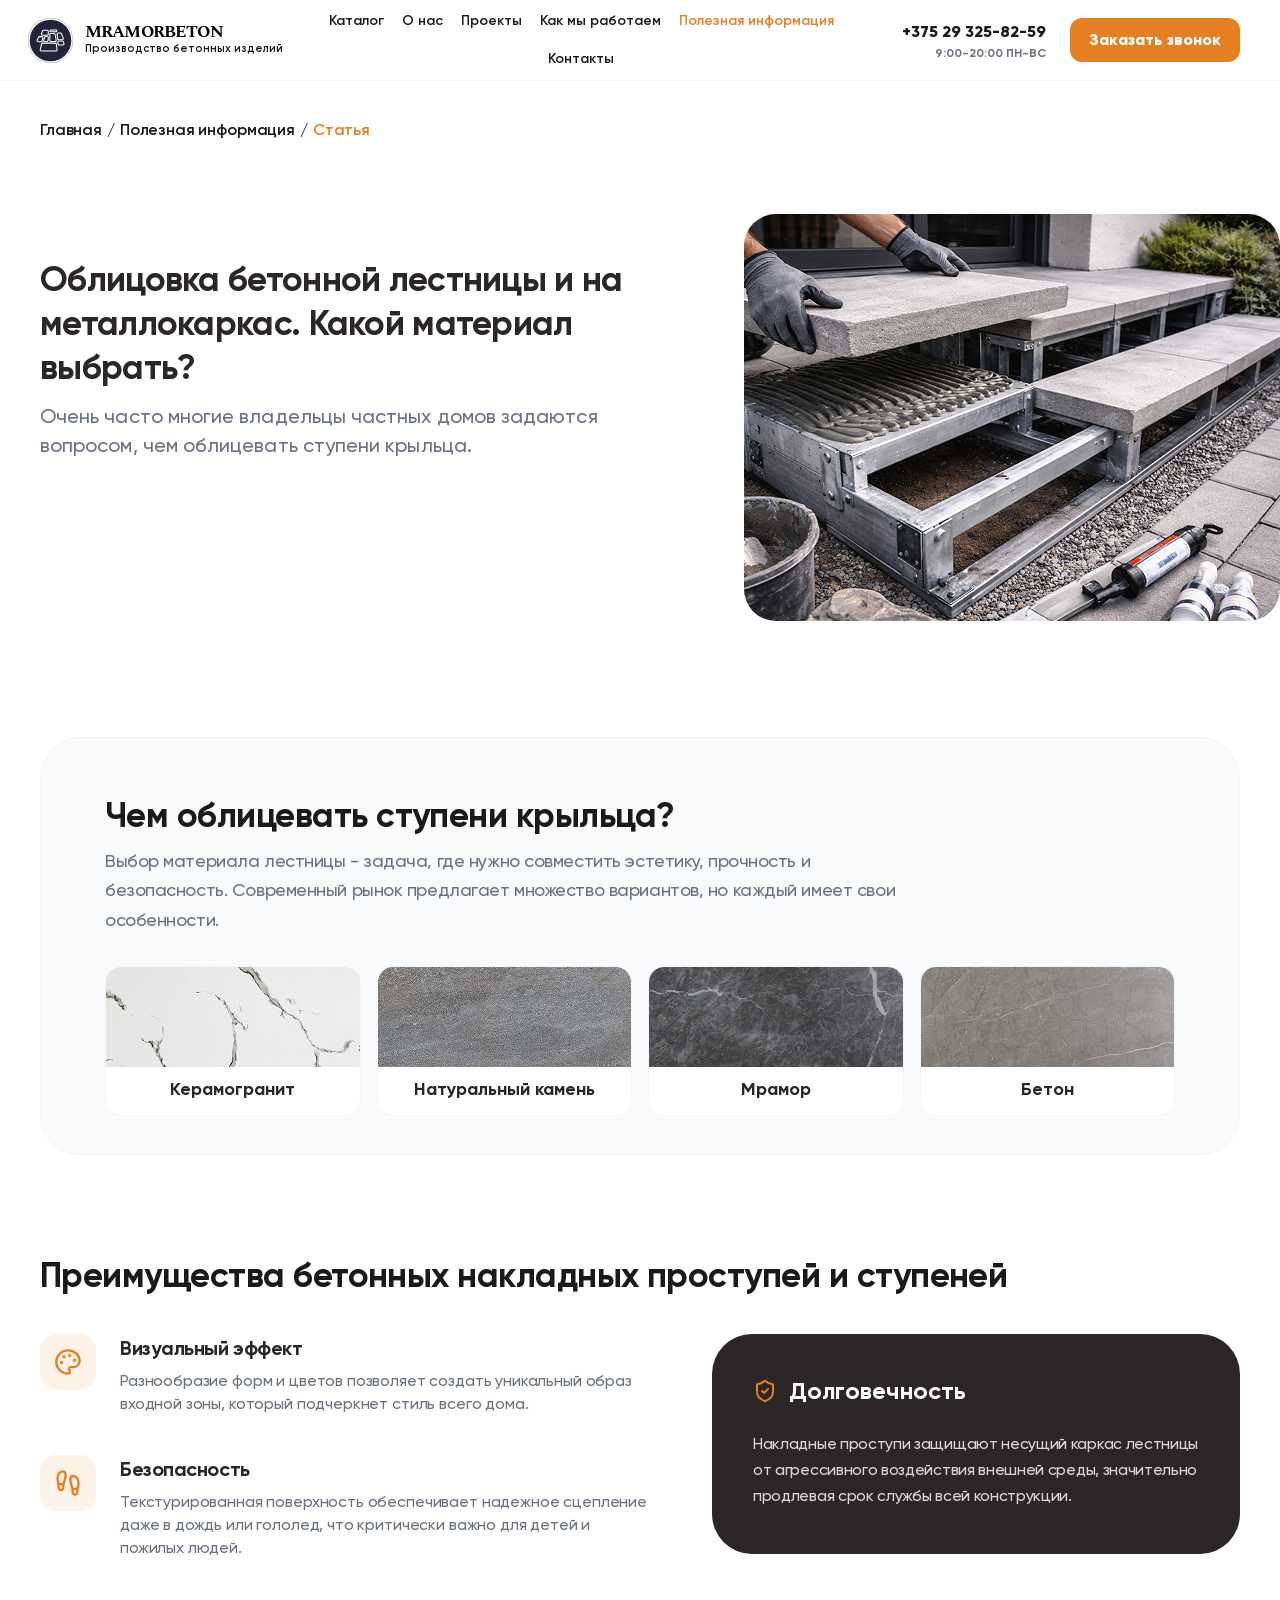
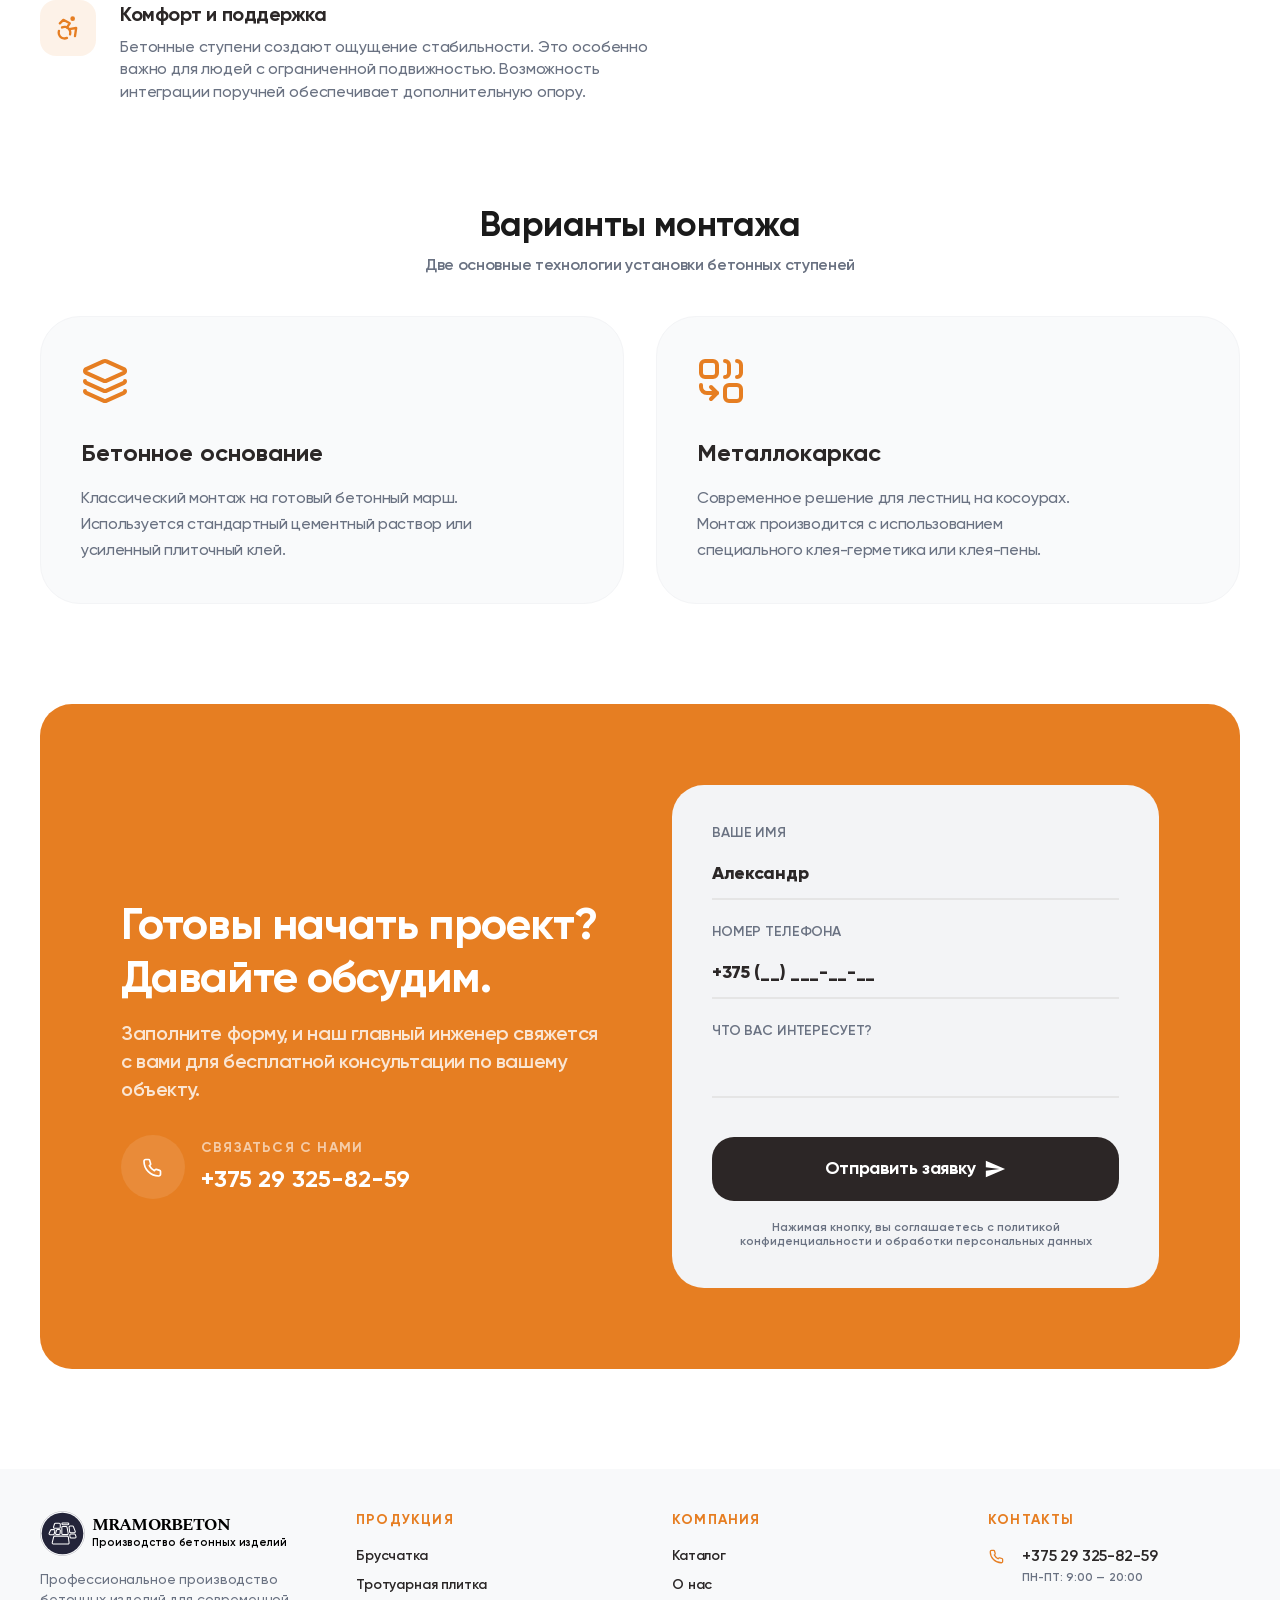
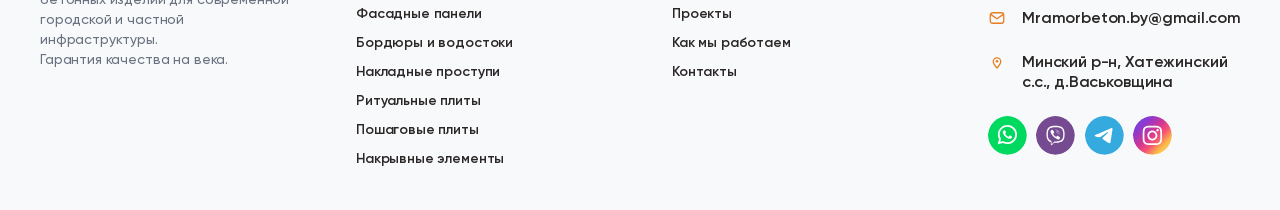
==== article-cladding.html @ 26e768cf "admin + mobile index page" ====
<!DOCTYPE html>
<html lang="ru">
<head>
  <meta charset="UTF-8">
  <meta name="viewport" content="width=device-width, initial-scale=1.0">
  <title>Облицовка бетонной лестницы и на металлокаркас. Какой материал выбрать? — MRAMORBETON</title>
  <meta
    name="description"
    content="Сравнение материалов для облицовки ступеней крыльца, преимущества бетонных накладных проступей и варианты их монтажа."
  >
  <link rel="preconnect" href="https://fonts.googleapis.com">
  <link rel="preconnect" href="https://fonts.gstatic.com" crossorigin>
  <link
    href="https://fonts.googleapis.com/css2?family=Spectral+SC:wght@700&display=swap"
    rel="stylesheet"
  >
  <link rel="stylesheet" href="styles.css">
  <link rel="stylesheet" href="lead-form.css">
  <link rel="stylesheet" href="article.css">
</head>
<body class="page-article page-article-cladding">
  <header class="site-header">
    <div class="container header-inner">
      <a class="brand" href="index.html" aria-label="MRAMORBETON">
        <img class="brand-logo" src="assets/images/logo.svg" alt="Логотип MRAMORBETON">
        <span class="brand-copy">
          <strong>MRAMORBETON</strong>
          <small>Производство бетонных изделий</small>
        </span>
      </a>

      <button class="menu-toggle" type="button" aria-expanded="false" aria-controls="site-nav">
        Меню
      </button>

      <nav class="site-nav" id="site-nav">
        <a href="catalog.php">Каталог</a>
        <a href="index.html#about">О нас</a>
        <a href="projects.html">Проекты</a>
        <a href="index.html#process">Как мы работаем</a>
        <a href="useful-info.html" aria-current="page">Полезная информация</a>
        <a href="contacts.html">Контакты</a>
      </nav>

      <div class="header-contacts">
        <div class="header-phone-wrap">
          <a class="header-phone" href="tel:+375293258259">+375 29 325-82-59</a>
          <span>9:00-20:00 Пн-Вс</span>
        </div>
        <a class="button button-accent button-small" href="#contact-form">Заказать звонок</a>
      </div>
    </div>
  </header>

  <main class="article-main">
    <div class="container">
      <nav class="article-breadcrumbs" aria-label="Хлебные крошки">
        <a href="index.html">Главная</a>
        <span aria-hidden="true">/</span>
        <a class="article-breadcrumbs-current" href="useful-info.html">Полезная информация</a>
        <span aria-hidden="true">/</span>
        <span class="article-breadcrumbs-active">Статья</span>
      </nav>

      <section class="article-hero article-hero--cladding">
        <div class="article-copy article-copy--cladding">
          <h1 class="article-title">Облицовка бетонной лестницы и на металлокаркас. Какой материал выбрать?</h1>
          <p class="article-lead">
            Очень часто многие владельцы частных домов задаются вопросом, чем облицевать ступени крыльца.
          </p>
        </div>

        <figure class="article-media article-media--cladding">
          <img
            src="assets/article-cladding/hero.png"
            alt="Облицовка бетонной лестницы ступенями на металлокаркасе"
            loading="lazy"
          >
        </figure>
      </section>

      <section class="article-cladding-materials" aria-labelledby="cladding-materials-title">
        <div class="article-cladding-materials__head">
          <h2 class="article-section-title article-cladding-materials__title" id="cladding-materials-title">Чем облицевать ступени крыльца?</h2>
          <p class="article-section-text article-cladding-materials__text">
            Выбор материала лестницы - задача, где нужно совместить эстетику, прочность и безопасность. Современный
            рынок предлагает множество вариантов, но каждый имеет свои особенности.
          </p>
        </div>

        <div class="article-cladding-materials__grid">
          <article class="article-cladding-material">
            <img src="assets/article-cladding/ceramic.png" alt="Керамогранит" loading="lazy" decoding="async">
            <h3>Керамогранит</h3>
          </article>
          <article class="article-cladding-material">
            <img src="assets/article-cladding/natural-stone.png" alt="Натуральный камень" loading="lazy" decoding="async">
            <h3>Натуральный камень</h3>
          </article>
          <article class="article-cladding-material">
            <img src="assets/article-cladding/marble.png" alt="Мрамор" loading="lazy" decoding="async">
            <h3>Мрамор</h3>
          </article>
          <article class="article-cladding-material">
            <img src="assets/article-cladding/concrete.png" alt="Бетон" loading="lazy" decoding="async">
            <h3>Бетон</h3>
          </article>
        </div>
      </section>

      <section class="article-cladding-benefits" aria-labelledby="cladding-benefits-title">
        <h2 class="article-section-title article-cladding-benefits__title" id="cladding-benefits-title">
          Преимущества бетонных накладных проступей и ступеней
        </h2>

        <div class="article-cladding-benefits__grid">
          <div class="article-cladding-benefits__list">
            <article class="article-cladding-benefit">
              <span class="article-cladding-benefit__icon-wrap" aria-hidden="true">
                <img src="assets/article-cladding/advantages-1.svg" alt="" decoding="async">
              </span>
              <div class="article-cladding-benefit__copy">
                <h3>Визуальный эффект</h3>
                <p>Разнообразие форм и цветов позволяет создать уникальный образ входной зоны, который подчеркнет стиль всего дома.</p>
              </div>
            </article>

            <article class="article-cladding-benefit">
              <span class="article-cladding-benefit__icon-wrap" aria-hidden="true">
                <img src="assets/article-cladding/advantages-2.svg" alt="" decoding="async">
              </span>
              <div class="article-cladding-benefit__copy">
                <h3>Безопасность</h3>
                <p>Текстурированная поверхность обеспечивает надежное сцепление даже в дождь или гололед, что критически важно для детей и пожилых людей.</p>
              </div>
            </article>

            <article class="article-cladding-benefit">
              <span class="article-cladding-benefit__icon-wrap" aria-hidden="true">
                <img src="assets/article-cladding/advantages-3.svg" alt="" decoding="async">
              </span>
              <div class="article-cladding-benefit__copy">
                <h3>Комфорт и поддержка</h3>
                <p>Бетонные ступени создают ощущение стабильности. Это особенно важно для людей с ограниченной подвижностью. Возможность интеграции поручней обеспечивает дополнительную опору.</p>
              </div>
            </article>
          </div>

          <article class="article-cladding-spotlight">
            <div class="article-cladding-spotlight__head">
              <img src="assets/article-cladding/advantages-4.svg" alt="" aria-hidden="true" decoding="async">
              <h3>Долговечность</h3>
            </div>
            <p>
              Накладные проступи защищают несущий каркас лестницы от агрессивного воздействия внешней среды,
              значительно продлевая срок службы всей конструкции.
            </p>
          </article>
        </div>
      </section>

      <section class="article-cladding-montage" aria-labelledby="cladding-montage-title">
        <div class="article-cladding-montage__head">
          <h2 class="article-section-title article-cladding-montage__title" id="cladding-montage-title">Варианты монтажа</h2>
          <p class="article-cladding-montage__subtitle">Две основные технологии установки бетонных ступеней</p>
        </div>

        <div class="article-cladding-montage__grid">
          <article class="article-cladding-montage__card">
            <img src="assets/article-cladding/montage-1.svg" alt="" aria-hidden="true" decoding="async">
            <h3>Бетонное основание</h3>
            <p>Классический монтаж на готовый бетонный марш. Используется стандартный цементный раствор или усиленный плиточный клей.</p>
          </article>

          <article class="article-cladding-montage__card">
            <img src="assets/article-cladding/montage-2.svg" alt="" aria-hidden="true" decoding="async">
            <h3>Металлокаркас</h3>
            <p>Современное решение для лестниц на косоурах. Монтаж производится с использованием специального клея-герметика или клея-пены.</p>
          </article>
        </div>
      </section>
    </div>

    <section class="section section-article-cta">
      <div class="container">
        <div class="contact-banner article-contact-banner">
          <div class="contact-copy">
            <div class="contact-copy-lead">
              <h2>Готовы начать проект?<br>Давайте обсудим.</h2>
              <p>
                Заполните форму, и наш главный инженер свяжется с вами для бесплатной консультации по вашему объекту.
              </p>
            </div>

            <div class="contact-phone-card article-contact-phone">
              <span class="contact-icon" aria-hidden="true">
                <svg viewBox="0 0 24 24" fill="none">
                  <path d="M7.5 4.5H4.8A1.8 1.8 0 0 0 3 6.3c0 8.118 6.582 14.7 14.7 14.7a1.8 1.8 0 0 0 1.8-1.8v-2.7a1.2 1.2 0 0 0-.87-1.154l-3.252-.93a1.2 1.2 0 0 0-1.214.353l-.713.871a12.035 12.035 0 0 1-5.084-5.084l.871-.713a1.2 1.2 0 0 0 .353-1.214l-.93-3.252A1.2 1.2 0 0 0 7.5 4.5Z" stroke="currentColor" stroke-width="1.7" stroke-linecap="round" stroke-linejoin="round"/>
                </svg>
              </span>
              <div class="contact-phone-card__text">
                <small>Связаться с нами</small>
                <a href="tel:+375293258259">+375 29 325-82-59</a>
              </div>
            </div>
          </div>

          <form class="contact-form contact-form--underline" id="contact-form">
            <label>
              <span>Ваше имя</span>
              <input type="text" name="name" placeholder="Александр" autocomplete="name">
            </label>
            <label>
              <span>Номер телефона</span>
              <input type="tel" name="phone" placeholder="+375 (__) ___-__-__" autocomplete="tel">
            </label>
            <label>
              <span>Что вас интересует?</span>
              <input type="text" name="interest" autocomplete="off" required>
            </label>
            <button class="lead-form__submit" type="submit">
              <span>Отправить заявку</span>
              <svg class="lead-form__submit-icon" width="22" height="22" viewBox="0 0 24 24" aria-hidden="true">
                <path fill="currentColor" d="M2.01 21 23 12 2.01 3 2 10l15 2-15 2z"></path>
              </svg>
            </button>
            <p class="form-policy article-form-policy">
              Нажимая кнопку, вы соглашаетесь с политикой конфиденциальности и обработки персональных данных
            </p>
            <p class="form-status" id="form-status" aria-live="polite"></p>
          </form>
        </div>
      </div>
    </section>
  </main>

  <footer class="site-footer">
    <div class="container footer-grid">
      <div class="footer-brand">
        <div class="footer-brand-top">
          <a class="brand footer-brand-logo" href="index.html" aria-label="MRAMORBETON">
            <img class="brand-logo" src="assets/images/logo.svg" alt="" width="45" height="45" decoding="async">
            <span class="brand-copy">
              <strong>MRAMORBETON</strong>
              <small>Производство бетонных изделий</small>
            </span>
          </a>
        </div>
        <p class="footer-brand-text">
          Профессиональное производство<br>
          бетонных изделий для современной<br>
          городской и частной инфраструктуры.<br>
          Гарантия качества на века.
        </p>
      </div>

      <nav class="footer-column" aria-label="Продукция">
        <p class="footer-heading">Продукция</p>
        <div class="footer-links">
          <a href="category.php?c=trotuarnaya-plitka">Брусчатка</a>
          <a href="category.php?c=trotuarnaya-plitka">Тротуарная плитка</a>
          <a href="category.php?c=fasadnye-paneli">Фасадные панели</a>
          <a href="category.php?c=bordyury-i-vodostoki">Бордюры и водостоки</a>
          <a href="category.php?c=nakladnye-prostupi">Накладные проступи</a>
          <a href="category.php?c=ritualnye-plity">Ритуальные плиты</a>
          <a href="category.php?c=poshagovye-plity">Пошаговые плиты</a>
          <a href="category.php?c=parapetnye-plity">Накрывные элементы</a>
        </div>
      </nav>

      <nav class="footer-column" aria-label="Компания">
        <p class="footer-heading">Компания</p>
        <div class="footer-links">
          <a href="catalog.php">Каталог</a>
          <a href="index.html#about">О нас</a>
          <a href="projects.html">Проекты</a>
          <a href="index.html#process">Как мы работаем</a>
          <a href="contacts.html">Контакты</a>
        </div>
      </nav>

      <div class="footer-column footer-column-contacts">
        <p class="footer-heading">Контакты</p>
        <div class="footer-contacts-stack">
          <a class="footer-contact" href="tel:+375293258259">
            <span class="footer-contact-icon" aria-hidden="true">
              <svg viewBox="0 0 24 24" fill="none">
                <path d="M7.5 4.5H4.8A1.8 1.8 0 0 0 3 6.3c0 8.118 6.582 14.7 14.7 14.7a1.8 1.8 0 0 0 1.8-1.8v-2.7a1.2 1.2 0 0 0-.87-1.154l-3.252-.93a1.2 1.2 0 0 0-1.214.353l-.713.871a12.035 12.035 0 0 1-5.084-5.084l.871-.713a1.2 1.2 0 0 0 .353-1.214l-.93-3.252A1.2 1.2 0 0 0 7.5 4.5Z" stroke="currentColor" stroke-width="1.7" stroke-linecap="round" stroke-linejoin="round"/>
              </svg>
            </span>
            <span class="footer-contact-body">
              <span class="footer-contact-primary">+375 29 325-82-59</span>
              <span class="footer-contact-meta">Пн-Пт: 9:00 — 20:00</span>
            </span>
          </a>

          <a class="footer-contact" href="mailto:Mramorbeton.by@gmail.com">
            <span class="footer-contact-icon" aria-hidden="true">
              <svg viewBox="0 0 24 24" fill="none">
                <path d="M4 7.5 12 13l8-5.5" stroke="currentColor" stroke-width="1.7" stroke-linecap="round" stroke-linejoin="round"/>
                <rect x="3" y="5" width="18" height="14" rx="3" stroke="currentColor" stroke-width="1.7"></rect>
              </svg>
            </span>
            <span class="footer-contact-body">
              <span class="footer-contact-primary">Mramorbeton.by@gmail.com</span>
            </span>
          </a>

          <div class="footer-contact">
            <span class="footer-contact-icon" aria-hidden="true">
              <svg viewBox="0 0 24 24" fill="none">
                <path d="M12 20c3.333-3.895 5-6.727 5-8.5a5 5 0 1 0-10 0c0 1.773 1.667 4.605 5 8.5Z" stroke="currentColor" stroke-width="1.7" stroke-linecap="round" stroke-linejoin="round"/>
                <circle cx="12" cy="11" r="1.8" fill="currentColor"></circle>
              </svg>
            </span>
            <span class="footer-contact-body">
              <span class="footer-contact-primary footer-contact-primary--wide">Минский р-н, Хатежинский c.c., д.Васьковщина</span>
            </span>
          </div>

          <div class="socials socials-contacts" aria-label="Соцсети">
            <a class="social social--whatsapp" href="#" aria-label="WhatsApp">
              <img src="assets/images/footer-icon-1.svg" width="39" height="39" alt="" decoding="async">
            </a>
            <a class="social social--viber" href="#" aria-label="Viber">
              <img src="assets/images/footer-icon-2.svg" width="39" height="39" alt="" decoding="async">
            </a>
            <a class="social social--telegram" href="#" aria-label="Telegram">
              <img src="assets/images/footer-icon-3.svg" width="39" height="39" alt="" decoding="async">
            </a>
            <a class="social social--photo" href="#" aria-label="Наш профиль">
              <img src="assets/images/footer-icon-4.svg" width="39" height="39" alt="" decoding="async">
            </a>
          </div>
        </div>
      </div>
    </div>
  </footer>

  <script src="script.js"></script>
</body>
</html>
---- styles.css ----
@font-face {
  font-family: "Gilroy";
  src:
    url("assets/fonts/gilroy-medium.woff2") format("woff2"),
    url("assets/fonts/gilroy-medium.ttf") format("truetype");
  font-weight: 500;
  font-style: normal;
  font-display: swap;
}

@font-face {
  font-family: "Gilroy";
  src:
    url("assets/fonts/gilroy-bold.woff2") format("woff2"),
    url("assets/fonts/gilroy-bold.ttf") format("truetype");
  font-weight: 700;
  font-style: normal;
  font-display: swap;
}

@font-face {
  font-family: "Gilroy";
  src:
    url("assets/fonts/gilroy-semibold.woff2") format("woff2"),
    url("assets/fonts/gilroy-semibold.ttf") format("truetype");
  font-weight: 600;
  font-style: normal;
  font-display: swap;
}

@font-face {
  font-family: "Gilroy";
  src:
    url("assets/fonts/gilroy-extrabold.woff2") format("woff2"),
    url("assets/fonts/gilroy-extrabold.ttf") format("truetype");
  font-weight: 800;
  font-style: normal;
  font-display: swap;
}

:root {
  --font-sans: "Gilroy", -apple-system, BlinkMacSystemFont, "Segoe UI", Arial, sans-serif;
  --bg: #ffffff;
  --bg-soft: #f8f9fa;
  --bg-tech: #e0e0e0;
  --text: #2b2727;
  --text-soft: #6a7282;
  --dark: #2c2626;
  --accent: #e67e22;
  --white: #ffffff;
  --border: #eceff3;
  --container: 1200px;
  --radius-xl: 32px;
  --radius-lg: 22px;
  --radius-md: 16px;
}

* {
  box-sizing: border-box;
}

html {
  scroll-behavior: smooth;
}

body {
  margin: 0;
  min-width: 320px;
  background: var(--bg);
  color: var(--text);
  font-family: var(--font-sans);
  font-weight: 500;
}

h1,
h2,
h3,
h4,
h5,
h6 {
  font-family: var(--font-sans);
  font-weight: 700;
}

img {
  display: block;
  max-width: 100%;
  width: 100%;
}

a {
  color: inherit;
  text-decoration: none;
}

button,
input,
textarea {
  font: inherit;
}

button {
  cursor: pointer;
}

.container {
  width: min(var(--container), calc(100% - 32px));
  margin: 0 auto;
}

.site-header {
  position: sticky;
  top: 0;
  z-index: 30;
  background: rgba(255, 255, 255, 0.92);
  border-bottom: 1px solid #f1f3f6;
  backdrop-filter: blur(16px);
}

.header-inner {
  display: grid;
  grid-template-columns: 220px 1fr auto;
  align-items: center;
  min-height: 80px;
  gap: 28px;
}

.brand {
  display: inline-flex;
  align-items: center;
  gap: 12px;
  margin-left: -12px;
}

.brand-logo {
  width: 45px;
  height: 45px;
  flex: 0 0 45px;
}

.brand-copy {
  display: flex;
  flex-direction: column;
  gap: 1px;
}

.brand-copy strong {
  font-family: "Spectral SC", serif;
  font-size: 17px;
  line-height: 1;
  letter-spacing: -0.05em;
  color: #000;
}

.brand-copy small {
  font-size: 11px;
  line-height: 1.3;
  font-weight: 600;
  color: #1a1a1a;
  white-space: nowrap;
}

.site-header a.brand:link,
.site-header a.brand:visited,
.site-header a.brand:hover,
.site-header a.brand:active {
  color: #000;
  text-decoration: none;
}

.site-nav {
  display: flex;
  justify-content: center;
  gap: 18px;
  flex-wrap: wrap;
}

.site-nav a {
  font-size: 14px;
  line-height: 20px;
  font-weight: 600;
  color: #1a1a1a;
  transition: color 0.2s ease;
}

.site-nav a:hover,
.site-nav a:focus-visible {
  color: var(--accent);
}

.site-nav a[aria-current="page"] {
  color: var(--accent);
}

.header-contacts {
  display: flex;
  align-items: center;
  gap: 24px;
}

.header-phone-wrap {
  display: flex;
  flex-direction: column;
  align-items: flex-end;
  gap: 2px;
}

.header-phone {
  font-size: 16px;
  line-height: 24px;
  font-weight: 800;
  color: #1a1a1a;
}

.header-phone-wrap span {
  font-size: 12px;
  line-height: 15px;
  font-weight: 700;
  text-transform: uppercase;
  color: var(--text-soft);
}

.menu-toggle {
  display: none;
  border: 1px solid var(--border);
  background: var(--white);
  border-radius: 12px;
  padding: 11px 14px;
  font-size: 14px;
  font-weight: 800;
  color: var(--text);
}

.button {
  display: inline-flex;
  align-items: center;
  justify-content: center;
  gap: 10px;
  border: none;
  border-radius: var(--radius-lg);
  padding: 18px 30px;
  min-height: 64px;
  font-size: 18px;
  line-height: 1.2;
  font-weight: 800;
  transition:
    background-color 0.22s ease,
    color 0.22s ease,
    box-shadow 0.22s ease;
}

.button:hover,
.button:focus-visible {
  outline: none;
}

.button-small {
  min-height: 44px;
  padding: 12px 19px;
  border-radius: 12px;
  font-size: 16px;
}

.button-accent {
  background: var(--accent);
  color: var(--white);
}

.button-dark {
  background: var(--dark);
  color: var(--white);
}

.button-accent:hover,
.button-accent:focus-visible,
.button-dark:hover,
.button-dark:focus-visible {
  background: #de6800;
}

.button-accent:active,
.button-dark:active {
  background: #f47301;
}

.button-outline {
  min-height: 71px;
  padding: 18px 34px;
  border: 3px solid var(--text);
  background: transparent;
  color: var(--text);
}

.button-icon .button-arrow {
  position: relative;
  width: 24px;
  height: 24px;
  flex: 0 0 24px;
  transition: transform 0.22s ease;
}

.button-icon .button-arrow::before,
.button-icon .button-arrow::after {
  content: "";
  position: absolute;
  display: block;
  background: currentColor;
}

.button-icon .button-arrow::before {
  left: 2px;
  top: 11px;
  width: 17px;
  height: 2px;
}

.button-icon .button-arrow::after {
  right: 3px;
  top: 6px;
  width: 8px;
  height: 8px;
  border-top: 2px solid currentColor;
  border-right: 2px solid currentColor;
  background: transparent;
  transform: rotate(45deg);
}

.button-icon:hover .button-arrow,
.button-icon:focus-visible .button-arrow {
  transform: translateX(3px);
}

.button-icon:active .button-arrow {
  transform: translateX(1px);
}

body.site-popup-open {
  overflow: hidden;
}

.site-popup {
  position: fixed;
  inset: 0;
  z-index: 120;
  display: flex;
  align-items: center;
  justify-content: center;
  padding: 24px 16px;
  opacity: 0;
  visibility: hidden;
  transition: opacity 0.24s ease, visibility 0.24s ease;
}

.site-popup.is-open {
  opacity: 1;
  visibility: visible;
}

.site-popup__backdrop {
  position: absolute;
  inset: 0;
  background: rgba(0, 0, 0, 0.6);
}

.site-popup__dialog {
  position: relative;
  width: min(100%, 600px);
  max-height: min(92vh, 758px);
  padding: 44px 44px 32px;
  overflow: auto;
  border-radius: 40px;
  background: #fff;
  box-shadow: 0 25px 50px -12px rgba(0, 0, 0, 0.25);
  transform: translateY(20px) scale(0.97);
  transition: transform 0.24s ease;
}

.site-popup.is-open .site-popup__dialog {
  transform: translateY(0) scale(1);
}

.site-popup__close {
  position: absolute;
  top: 33px;
  right: 33px;
  display: inline-flex;
  align-items: center;
  justify-content: center;
  width: 48px;
  height: 48px;
  padding: 0;
  border: 1px solid #e5e7eb;
  border-radius: 50%;
  background: #fff;
  color: #1a1a1a;
  cursor: pointer;
  transition: background-color 0.2s ease, border-color 0.2s ease, transform 0.2s ease;
}

.site-popup__close:hover,
.site-popup__close:focus-visible {
  background: #f8f9fb;
  border-color: #d7dde6;
  outline: none;
}

.site-popup__close:active {
  transform: scale(0.98);
}

.site-popup__close svg {
  width: 24px;
  height: 24px;
}

.site-popup__copy {
  max-width: 418px;
  margin-bottom: 26px;
}

.site-popup__title {
  margin: 0 0 5px;
  font-size: 32px;
  line-height: 1.25;
  font-weight: 700;
  letter-spacing: -0.64px;
  color: #1a1a1a;
}

.site-popup__subtitle {
  margin: 0;
  font-size: 18px;
  line-height: 26px;
  font-weight: 500;
  color: #6a7282;
}

.site-popup-form {
  display: flex;
  flex-direction: column;
  gap: 22px;
}

.site-popup-form__field {
  display: flex;
  flex-direction: column;
  gap: 10px;
}

.site-popup-form__label-row {
  display: flex;
  align-items: baseline;
  justify-content: space-between;
  gap: 12px;
}

.site-popup-form__label {
  margin: 0;
  font-size: 14px;
  line-height: 15px;
  font-weight: 600;
  letter-spacing: -0.14px;
  text-transform: uppercase;
  color: #6a7282;
}

.site-popup-form__error {
  margin: 0;
  font-size: 15px;
  line-height: 1;
  font-weight: 600;
  letter-spacing: -0.387px;
  color: #ff0000;
  opacity: 0;
  transition: opacity 0.2s ease;
}

.site-popup-form__error.is-visible {
  opacity: 1;
}

.site-popup-form__control {
  width: 100%;
  min-height: 58px;
  padding: 12px 18px;
  border: 2px solid #f5f5f5;
  border-radius: 16px;
  background: #f5f5f5;
  font-family: inherit;
  font-size: 18px;
  line-height: normal;
  font-weight: 600;
  letter-spacing: -0.3125px;
  color: #6a7282;
  outline: none;
  transition: border-color 0.2s ease, box-shadow 0.2s ease, background-color 0.2s ease, color 0.2s ease;
}

.site-popup-form__control::placeholder {
  color: #6a7282;
  opacity: 1;
}

.site-popup-form__control:hover,
.site-popup-form__control:focus {
  border-color: #2b2727;
  background: #f2f0f0;
  color: #2b2727;
}

.site-popup-form__control:focus {
  box-shadow: 0 0 0 4px rgba(43, 39, 39, 0.08);
}

.site-popup-form__control--message {
  min-height: 58px;
  resize: vertical;
  font-weight: 500;
}

.site-popup-form__control--error {
  border-color: #ff0000;
  border-bottom-width: 3px;
  box-shadow: none;
}

.site-popup-form__control--error:hover,
.site-popup-form__control--error:focus {
  border-color: #ff0000;
  background: #f5f5f5;
  color: #6a7282;
}

.site-popup-form__control--filled {
  color: #2b2727;
}

.site-popup-form__submit {
  display: inline-flex;
  align-items: center;
  justify-content: center;
  gap: 8px;
  width: 100%;
  min-height: 64px;
  margin-top: 8px;
  padding: 18px 24px;
  border: none;
  border-radius: 22px;
  background: #2c2626;
  color: #fff;
  font-family: inherit;
  font-size: 18px;
  line-height: 24px;
  font-weight: 700;
  letter-spacing: -0.3125px;
  cursor: pointer;
  transition: background-color 0.22s ease;
}

.site-popup-form__submit:hover,
.site-popup-form__submit:focus-visible {
  background: #de6800;
  outline: none;
}

.site-popup-form__submit:active {
  background: #f47301;
}

.site-popup-form__submit-icon {
  width: 22px;
  height: 22px;
  flex: 0 0 22px;
  transition: transform 0.22s ease;
}

.site-popup-form__submit:hover .site-popup-form__submit-icon,
.site-popup-form__submit:focus-visible .site-popup-form__submit-icon {
  transform: translateX(3px);
}

.site-popup-form__submit:active .site-popup-form__submit-icon {
  transform: translateX(1px);
}

.site-popup-form__policy {
  max-width: 360px;
  margin: 0 auto;
  font-size: 12px;
  line-height: 14px;
  font-weight: 600;
  text-align: center;
  color: #6a7282;
}

.site-popup-form__status {
  min-height: 20px;
  margin: 0;
  font-size: 14px;
  line-height: 1.45;
  font-weight: 700;
  text-align: center;
  color: #6a7282;
}

@media (max-width: 767px) {
  .site-popup {
    padding: 18px 12px;
  }

  .site-popup__dialog {
    padding: 28px 20px 24px;
    border-radius: 28px;
  }

  .site-popup__close {
    top: 18px;
    right: 18px;
    width: 42px;
    height: 42px;
  }

  .site-popup__copy {
    max-width: none;
    padding-right: 52px;
  }

  .site-popup__title {
    font-size: 28px;
    line-height: 1.2;
  }

  .site-popup__subtitle,
  .site-popup-form__control {
    font-size: 16px;
  }

  .site-popup-form__label {
    font-size: 13px;
  }

  .site-popup-form__control {
    min-height: 60px;
    padding: 14px 16px;
  }

  .site-popup-form__submit {
    min-height: 64px;
    border-radius: 22px;
  }

  .site-popup-form__policy {
    font-size: 12px;
    line-height: 16px;
  }
}

.section {
  padding: 100px 0;
}

.section.section-tech {
  padding: 58px 0 72px;
  background: #e0e0e0;
}

.section-projects {
  background: var(--bg-soft);
  padding-top: 58px;
}

.section-heading {
  margin-bottom: 39px;
}

.section-heading-inline {
  display: flex;
  justify-content: space-between;
  align-items: flex-start;
  gap: 24px;
}

.section-tag {
  margin: 0 0 13px;
  font-family: var(--font-sans);
  font-size: 20px;
  line-height: 1;
  font-weight: 700;
  color: var(--accent);
  text-transform: uppercase;
}

.section-tag-light {
  color: rgba(255, 255, 255, 0.78);
}

.section-heading h2,
.about-copy h2,
.process-copy h2,
.contact-copy h2 {
  margin: 0;
  font-size: clamp(36px, 4vw, 45px);
  line-height: 1.17;
  letter-spacing: -0.02em;
}

.section-note,
.about-copy p,
.process-copy p,
.contact-copy p {
  margin: 14px 0 0;
  max-width: 550px;
  font-size: 18px;
  line-height: 1.62;
  color: var(--text-soft);
}

#instagram .section-heading-inline > div {
  display: flex;
  flex-direction: column;
  align-items: flex-start;
  max-width: 527px;
}

#instagram .section-heading-inline h2 {
  margin: 0;
  font-size: clamp(32px, 4vw, 45px);
  line-height: 1.173;
  letter-spacing: -0.9px;
  color: #2b2727;
}

#instagram .section-note {
  margin: 5px 0 0;
  max-width: 412px;
  font-size: 16px;
  line-height: 24px;
  letter-spacing: -0.3125px;
  color: var(--text-soft);
}

#instagram .section-note strong {
  color: #2b2727;
  font-weight: 700;
}

#instagram {
  background: var(--white);
}

#shop {
  background: var(--white);
}

#shop .section-heading {
  margin-bottom: 44px;
}

#shop .section-tag {
  text-transform: uppercase;
}

#shop .section-heading h2 {
  font-size: clamp(32px, 4vw, 45px);
  line-height: 1.173;
  letter-spacing: -0.9px;
  color: #2b2727;
}

@media (min-width: 1261px) {
  #shop .products-grid {
    grid-template-columns: repeat(4, 272px);
    gap: 37px;
    justify-content: space-between;
    width: 100%;
    max-width: 1199px;
  }

  #shop .product-card {
    width: 272px;
    max-width: 272px;
    justify-self: start;
  }
}

.hero {
  background: var(--bg-soft);
  padding: 50px 0 60px;
}

.hero-grid {
  display: grid;
  grid-template-columns: 583px 537px;
  justify-content: space-between;
  align-items: start;
  gap: 40px;
  min-height: 511px;
  padding-top: 33px;
}

.hero-copy h1 {
  margin: 0;
  font-size: clamp(44px, 4.6vw, 50px);
  line-height: 0.96;
  letter-spacing: -0.04em;
}

.hero-copy h1 span {
  color: var(--accent);
}

.hero-description {
  max-width: 504px;
  margin: 17px 0 33px;
  font-size: 22px;
  line-height: 1.25;
  color: var(--text-soft);
}

.hero-actions {
  margin-bottom: 40px;
}

.hero-actions .button {
  min-width: 287px;
  min-height: 71px;
  padding: 0 34px;
}

.hero-features {
  display: flex;
  gap: 29px;
  flex-wrap: wrap;
  padding: 0;
  margin: 0;
  list-style: none;
}

.hero-features li {
  position: relative;
  width: 175px;
  padding-left: 25px;
  font-size: 18px;
  line-height: 1.25;
  font-weight: 700;
  letter-spacing: -0.03em;
}

.hero-features li::before {
  content: "";
  position: absolute;
  top: 5px;
  left: 0;
  width: 13px;
  height: 13px;
  background: var(--accent);
}

.image-frame {
  position: relative;
  overflow: hidden;
  border-radius: var(--radius-xl);
  background: linear-gradient(135deg, #d6dbe2, #b7c0ca);
}

.image-frame img {
  width: 100%;
  height: 100%;
  object-fit: cover;
  transition: opacity 0.24s ease;
}

.image-frame::after {
  content: "";
  position: absolute;
  inset: 0;
  border-radius: inherit;
  box-shadow: inset 0 0 0 1px rgba(255, 255, 255, 0.08);
  pointer-events: none;
}

.image-frame-hero {
  width: 537px;
  height: 460px;
  border-radius: 38px 0 38px 0;
}

.image-frame.is-loading,
.image-frame.is-missing,
.catalog-card.is-loading,
.catalog-card.is-missing {
  min-height: 220px;
  background: #f5f5f5;
}

.image-frame.is-loading::before,
.catalog-card.is-loading::before,
.image-frame.is-missing::before,
.catalog-card.is-missing::before {
  content: "";
  position: absolute;
  left: 50%;
  top: 50%;
  width: 64px;
  height: 64px;
  z-index: 2;
  background-position: center;
  background-repeat: no-repeat;
  background-size: contain;
  transform: translate(-50%, -50%);
  pointer-events: none;
}

.image-frame.is-loading::before,
.catalog-card.is-loading::before {
  background-image: url("assets/images/image-loading.svg");
}

.image-frame.is-missing::before,
.catalog-card.is-missing::before {
  background-image: url("assets/images/image-absent.svg");
}

.image-frame.is-loading img,
.catalog-card.is-loading img,
.image-frame.is-missing img,
.catalog-card.is-missing img {
  opacity: 0;
}

.catalog-grid {
  display: grid;
  grid-template-columns: 578px 276px 276px;
  grid-template-rows: repeat(3, 276px);
  column-gap: 35px;
  row-gap: 26px;
  width: 100%;
  max-width: 1200px;
  margin: 0 auto;
}

.catalog-grid__row3 {
  grid-column: 1;
  grid-row: 3;
  display: grid;
  grid-template-columns: 276px 276px;
  column-gap: 26px;
  align-items: stretch;
  min-height: 276px;
  width: 578px;
  max-width: 100%;
}

.catalog-grid__row3 .catalog-card-link {
  width: 276px;
  max-width: 100%;
  min-height: 276px;
}

a.catalog-card-link {
  text-decoration: none;
  color: inherit;
  cursor: pointer;
}

.catalog-grid a.catalog-card.catalog-card-link {
  color: #fff;
}

a.catalog-card-link:focus-visible {
  outline: 2px solid var(--accent);
  outline-offset: 3px;
}

.catalog-card {
  position: relative;
  overflow: hidden;
  border-radius: var(--radius-xl);
  color: var(--white);
  background: linear-gradient(135deg, #c4cbd3, #9da8b6);
}

.catalog-card > img {
  position: absolute;
  inset: 0;
  width: 100%;
  height: 100%;
  object-fit: cover;
  z-index: 0;
}

.catalog-card:focus-visible {
  outline: 2px solid var(--accent);
  outline-offset: 3px;
}

.catalog-card::after {
  content: "";
  position: absolute;
  inset: 0;
  z-index: 0;
  pointer-events: none;
  background: linear-gradient(
    to top,
    rgba(26, 26, 26, 0.9) 0%,
    rgba(26, 26, 26, 0.86) 46.8%,
    rgba(0, 0, 0, 0) 93.7%
  );
  opacity: 0.8;
}

.catalog-card-large {
  grid-column: 1;
  grid-row: 1 / span 2;
}

.catalog-card-top-center { grid-column: 2; grid-row: 1; }
.catalog-card-top-right { grid-column: 3; grid-row: 1; }
.catalog-card-middle-center { grid-column: 2; grid-row: 2; }
.catalog-card-middle-right { grid-column: 3; grid-row: 2; }
.catalog-card-bottom-left { grid-column: 1; grid-row: 3; }
.catalog-card-bottom-center { grid-column: 2; grid-row: 3; }

.catalog-card-content {
  position: absolute;
  left: 26px;
  right: 26px;
  bottom: 24px;
  z-index: 1;
  display: flex;
  flex-direction: column;
  gap: 14px;
}

.catalog-card h3 {
  margin: 0;
  font-size: 24px;
  line-height: 1.25;
  font-weight: 800;
  letter-spacing: 0.07px;
  color: #fff;
}

.catalog-card-large h3 {
  max-width: 508px;
  font-size: 36px;
  line-height: 1.25;
  letter-spacing: 0.37px;
}

.catalog-card-desc {
  margin: 0;
  max-height: 0;
  opacity: 0;
  overflow: hidden;
  font-size: 15px;
  line-height: 1.45;
  font-weight: 500;
  color: rgba(255, 255, 255, 0.92);
  transition:
    max-height 0.35s ease,
    opacity 0.3s ease,
    margin 0.35s ease;
}

.catalog-card:hover .catalog-card-desc,
.catalog-card:focus-within .catalog-card-desc {
  max-height: 6rem;
  opacity: 1;
  margin: 0 0 12px;
}

.catalog-card-large:hover .catalog-card-desc,
.catalog-card-large:focus-within .catalog-card-desc {
  max-height: 7.5rem;
}

@media (prefers-reduced-motion: reduce) {
  .catalog-card-desc {
    transition: none;
  }

  .catalog-card:hover .catalog-card-desc,
  .catalog-card:focus-within .catalog-card-desc {
    max-height: 6rem;
  }
}

.catalog-card .link-line {
  display: inline-flex;
  align-items: center;
  gap: 12px;
  font-size: 18px;
  line-height: 16px;
  font-weight: 800;
  color: var(--accent);
  text-transform: uppercase;
  letter-spacing: 1.2px;
}

.catalog-card .link-line::before {
  content: "";
  width: 32px;
  height: 2px;
  background: var(--accent);
}

.section-tech .section-heading {
  margin-bottom: 39px;
}

.section-tech .section-heading .section-tag {
  margin-bottom: 13px;
}

.section-tech .section-heading h2 {
  margin: 0;
  color: #1a1a1a;
  font-size: 45px;
  line-height: 52.8px;
  font-weight: 800;
  letter-spacing: -0.9px;
}

.section-tech .features-grid {
  display: grid;
  grid-template-columns: repeat(3, 373px);
  gap: 40px;
  justify-content: flex-start;
  align-items: stretch;
}

.section-tech .feature-card {
  display: flex;
  flex-direction: column;
  gap: 14px;
  width: 373px;
  min-height: 240px;
  box-sizing: border-box;
  border-radius: 32px;
  background: #ffffff;
  border: 1px solid #f3f4f6;
  box-shadow: 0 1px 2px rgba(0, 0, 0, 0.05);
  padding: 31px 31px 56px 36px;
}

.section-tech .feature-card.dark {
  background: #2b2727;
  border: none;
  box-shadow: none;
  padding: 31px 22px 56px 36px;
}

.section-tech .feature-card.accent {
  background: #e67e22;
  border: none;
  box-shadow: none;
  padding: 31px 31px 56px 36px;
}

.section-tech .feature-card-top {
  display: flex;
  flex-direction: row;
  align-items: center;
  justify-content: space-between;
  gap: 8px;
  width: 100%;
  max-width: 100%;
  min-height: 40px;
  flex-shrink: 0;
}

.section-tech .feature-card h3 {
  margin: 0;
  flex: 1 1 auto;
  min-width: 0;
  font-size: 22px;
  line-height: 37.5px;
  font-weight: 800;
  letter-spacing: -0.22px;
  color: #1a1a1a;
}

.section-tech .feature-card.dark h3,
.section-tech .feature-card.accent h3 {
  color: #ffffff;
  letter-spacing: 0.3955px;
}

.section-tech .feature-card:not(.dark):not(.accent) h3 {
  flex: 1 1 0;
  white-space: nowrap;
  overflow: hidden;
  text-overflow: clip;
}

.section-tech .feature-card-badge {
  display: inline-flex;
  align-items: center;
  justify-content: center;
  flex: 0 0 56px;
  width: 56px;
  height: 40px;
  border-radius: 10px;
  border: 1px solid #6a7282;
  background: transparent;
  font-size: 12px;
  line-height: 16px;
  font-weight: 800;
  letter-spacing: 1.2px;
  text-transform: uppercase;
  color: #6a7282;
}

.section-tech .feature-card.dark .feature-card-badge,
.section-tech .feature-card.accent .feature-card-badge {
  border-color: rgba(255, 255, 255, 0.22);
  color: #ffffff;
}

.section-tech .feature-card p {
  margin: 0;
  max-width: 300px;
  width: 100%;
  font-size: 18px;
  line-height: 24px;
  font-weight: 500;
  letter-spacing: -0.4395px;
  color: #6a7282;
}

.section-tech .feature-card.dark p,
.section-tech .feature-card.accent p {
  color: rgba(255, 255, 255, 0.8);
}

.about-grid {
  display: grid;
  grid-template-columns: 552px 552px;
  column-gap: 80px;
  justify-content: flex-start;
  align-items: start;
  max-width: 1200px;
  margin: 0 auto;
}

.section-about {
  overflow: visible;
}

.about-visual {
  position: relative;
  width: 552px;
  min-height: 454px;
  overflow: visible;
}

.about-visual__square {
  position: absolute;
  left: -40px;
  top: -40px;
  width: 160px;
  height: 160px;
  background: #f9fafb;
  z-index: 0;
  pointer-events: none;
}

.about-photo {
  position: relative;
  z-index: 1;
  width: 552px;
  height: 414px;
  border-radius: var(--radius-xl);
  overflow: hidden;
}

.about-photo.image-frame {
  background: #e8eaef;
}

.about-badge {
  position: absolute;
  left: 292px;
  top: 302px;
  z-index: 2;
  right: auto;
  bottom: auto;
  display: flex;
  flex-direction: column;
  gap: 8px;
  align-items: flex-start;
  box-sizing: border-box;
  width: 300px;
  height: 152px;
  padding: 40px 40px 0;
  border-radius: 32px;
  background: #2b2727;
  color: var(--white);
}

.about-badge strong {
  display: block;
  font-size: 51px;
  line-height: 48px;
  font-weight: 700;
  letter-spacing: 0.35px;
}

.about-badge span {
  display: block;
  margin: 0;
  font-size: 14px;
  line-height: 16px;
  font-weight: 700;
  letter-spacing: 2.4px;
  text-transform: uppercase;
}

.section-about .about-copy {
  padding-top: 0;
  max-width: 552px;
}

.section-about .about-copy .section-tag {
  margin: 0 0 15px;
  color: var(--accent);
}

.section-about .about-copy h2 {
  margin: 0 0 18px;
  max-width: 536px;
  font-size: 48px;
  line-height: 52.8px;
  font-weight: 700;
  letter-spacing: -0.96px;
  color: #1a1a1a;
}

.section-about .about-copy .about-copy__lead {
  margin: 0;
  max-width: 550px;
  font-size: 18px;
  line-height: 29.25px;
  font-weight: 500;
  letter-spacing: -0.4395px;
  color: #4a5565;
}

.projects-grid {
  display: grid;
  grid-template-columns: minmax(0, 788fr) minmax(0, 383fr);
  gap: 29px;
  align-items: start;
}

.section-projects .section-heading h2 {
  font-size: clamp(32px, 4vw, 45px);
  line-height: 1.173;
  letter-spacing: -0.9px;
  color: #2b2727;
}

.section-projects .section-heading-inline .button-outline {
  width: 276px;
  min-height: 71px;
  flex-shrink: 0;
  padding: 18px 24px;
}

.project-card {
  position: relative;
  min-height: 388px;
  border-radius: var(--radius-xl);
  overflow: hidden;
}

.project-card > img {
  position: absolute;
  inset: 0;
  width: 100%;
  height: 100%;
  object-fit: cover;
}

.project-card-large {
  min-height: 800px;
}

.project-card::after {
  content: "";
  position: absolute;
  left: 0;
  right: 0;
  bottom: 0;
  height: 103px;
  opacity: 0.8;
  pointer-events: none;
  background: linear-gradient(
    0.73deg,
    rgba(0, 0, 0, 0.9) 18.07%,
    rgba(26, 26, 26, 0.2) 89.05%,
    rgba(0, 0, 0, 0) 102.14%
  );
}

.project-card-large::after {
  height: 197px;
}

.project-overlay {
  position: absolute;
  z-index: 1;
  color: var(--white);
}

.project-card-large .project-overlay {
  left: 40px;
  right: 40px;
  bottom: 40px;
}

.project-card:not(.project-card-large) .project-overlay {
  left: 32px;
  right: 32px;
  bottom: 32px;
}

.project-overlay h3 {
  margin: 0 0 8px;
  font-size: 30px;
  line-height: 36px;
  font-weight: 700;
  letter-spacing: 0.3955px;
}

.project-card:not(.project-card-large) .project-overlay h3 {
  margin: 0;
  font-size: 20px;
  line-height: 28px;
  letter-spacing: -0.4492px;
}

.project-overlay p {
  margin: 0;
  font-size: 16px;
  line-height: 24px;
  font-weight: 600;
  letter-spacing: -0.3125px;
  color: rgba(255, 255, 255, 0.82);
}

.projects-stack {
  display: grid;
  gap: 24px;
}

.instagram-grid {
  display: grid;
  grid-template-columns: repeat(4, 282px);
  justify-content: space-between;
  gap: 24px;
}

.instagram-card {
  width: 282px;
  aspect-ratio: 282 / 278;
}

.instagram-card .image-frame,
.instagram-card img {
  height: 100%;
}

.section-process {
  padding: 48px 0;
  background: var(--bg-soft);
}

.process-layout {
  display: flex;
  align-items: flex-start;
  gap: 51px;
}

.process-copy {
  flex: 0 0 auto;
  width: min(404px, 100%);
  max-width: 404px;
}

.section-process .process-copy .section-tag {
  margin: 0 0 13px;
  color: var(--accent);
}

.section-process .process-copy h2 {
  margin: 0 0 20px;
  font-size: clamp(32px, 4vw, 45px);
  line-height: 1.173;
  letter-spacing: -0.02em;
  color: #2b2727;
}

.section-process .process-copy .process-intro {
  margin: 0;
  max-width: 367px;
  font-size: 16px;
  line-height: 26px;
  letter-spacing: -0.3125px;
  color: var(--text-soft);
}

.process-steps-panel {
  flex: 1 1 0;
  min-width: 0;
  border-left: 1px solid rgba(106, 114, 130, 0.24);
  padding: 0 0 0 61px;
}

.process-steps {
  display: flex;
  flex-direction: column;
  gap: 48px;
}

.process-step {
  display: flex;
  align-items: flex-start;
  gap: 24px;
}

.process-step__number {
  flex: 0 0 70px;
  width: 70px;
  font-family: system-ui, -apple-system, "Segoe UI", Roboto, sans-serif;
  font-size: 48px;
  font-weight: 900;
  line-height: 48px;
  letter-spacing: 0.35px;
  color: rgba(106, 114, 130, 0.28);
}

.process-step--current .process-step__number {
  color: var(--accent);
  opacity: 1;
}

.process-step__body {
  flex: 1 1 0;
  min-width: 0;
  display: flex;
  flex-direction: column;
  gap: 9px;
}

.process-step__title {
  margin: 0;
  font-size: 20px;
  line-height: 28px;
  font-weight: 700;
  color: #1a1a1a;
}

.process-step__text-block {
  display: flex;
  flex-direction: column;
}

.process-step__text {
  margin: 0;
  font-size: 16px;
  line-height: 22.75px;
  letter-spacing: -0.1504px;
  font-weight: 500;
  color: var(--text-soft);
}

.products-grid {
  display: grid;
  grid-template-columns: repeat(4, minmax(0, 1fr));
  gap: 37px;
  align-items: stretch;
}

.product-card {
  display: flex;
  flex-direction: column;
  width: 100%;
  max-width: 272px;
  min-height: 380px;
  height: 100%;
  justify-self: center;
  border-radius: var(--radius-xl);
  border: 1px solid rgba(0, 0, 0, 0.06);
  background: var(--bg-soft);
  overflow: hidden;
  box-shadow: none;
}

.products-grid .product-card .product-card-link {
  text-decoration: none;
  color: inherit;
  display: flex;
  flex-direction: column;
  flex: 1 1 auto;
  min-height: 0;
  cursor: pointer;
}

.products-grid .product-card .product-card-link:focus-visible {
  outline: 2px solid var(--accent);
  outline-offset: 3px;
}

.product-media {
  position: relative;
  width: 100%;
  height: 209px;
  flex-shrink: 0;
  overflow: hidden;
}

.product-media.image-frame {
  border-radius: 32px 32px 0 0;
  background: var(--bg-soft);
}

.product-media.image-frame::after {
  display: none;
}

.product-media img {
  width: 100%;
  height: 209px;
  object-fit: cover;
}

.product-stock-badge {
  position: absolute;
  top: 22px;
  right: 22px;
  z-index: 2;
  display: inline-flex;
  align-items: center;
  justify-content: center;
  gap: 10px;
  min-height: 36px;
  padding: 9px 16px;
  border-radius: 12px;
  background: #f03;
  color: #fff;
  font-size: 16px;
  line-height: 15px;
  font-weight: 700;
  text-transform: uppercase;
  letter-spacing: 0;
  text-align: center;
  box-shadow: 0 6px 20px rgba(255, 0, 51, 0.22);
  pointer-events: none;
}

.product-stock-badge::before {
  content: "";
  width: 8px;
  height: 8px;
  border-radius: 50%;
  background: #fff;
  flex-shrink: 0;
}

.product-stock-badge--compact {
  max-width: calc(100% - 28px);
}

.product-content {
  display: flex;
  flex-direction: column;
  align-items: stretch;
  flex: 1 1 auto;
  min-height: 170px;
  padding: 18px 24px 32px;
  box-sizing: border-box;
}

.product-card h3 {
  margin: 0;
  font-size: 20px;
  line-height: 28px;
  font-weight: 700;
  letter-spacing: -0.4395px;
  color: #2b2727;
  text-transform: capitalize;
}

.product-meta {
  margin: 0;
  max-width: 222px;
  font-size: 14px;
  line-height: 20px;
  font-weight: 600;
  letter-spacing: -0.1504px;
  color: var(--text-soft);
}

div.product-meta {
  display: flex;
  flex-direction: column;
  align-items: flex-start;
  gap: 0;
  font-size: unset;
  line-height: unset;
  font-weight: unset;
  letter-spacing: unset;
  color: unset;
}

.product-meta p {
  margin: 0;
  font-size: 14px;
  line-height: 20px;
  font-weight: 600;
  letter-spacing: -0.1504px;
  color: var(--text-soft);
}

.product-bottom {
  display: flex;
  justify-content: space-between;
  align-items: center;
  gap: 12px;
  margin-top: auto;
  padding-top: 18px;
  min-height: 40px;
}

.product-price {
  font-size: 20px;
  line-height: 28px;
  font-weight: 700;
  letter-spacing: -0.4492px;
  color: #1a1a1a;
}

.product-price__sq {
  font-size: 12.9px;
  font-weight: 700;
  line-height: 0;
  vertical-align: 0.35em;
}

.product-action {
  display: inline-flex;
  align-items: center;
  justify-content: center;
  flex-shrink: 0;
  width: 40px;
  height: 40px;
  border-radius: 10px;
  background: #2b2727;
  color: var(--white);
}

.product-action__icon {
  display: block;
  width: 18px;
  max-width: 18px;
  height: 18px;
  flex-shrink: 0;
  object-fit: contain;
}

.contact-banner {
  display: grid;
  grid-template-columns: minmax(0, 487px) minmax(0, 487px);
  justify-content: space-between;
  align-items: start;
  gap: 64px;
  min-height: 658px;
  padding: 81px;
  border-radius: var(--radius-xl);
  background: var(--accent);
  color: var(--white);
}

.contact-banner > .contact-copy {
  display: flex;
  flex-direction: column;
  gap: 32px;
  padding-top: 113px;
  box-sizing: border-box;
}

.contact-copy {
  padding-top: 0;
}

.contact-copy-lead {
  display: flex;
  flex-direction: column;
  gap: 16px;
  align-items: flex-start;
  max-width: 487px;
}

.contact-banner .contact-copy-lead h2 {
  margin: 0;
  font-size: clamp(32px, 4vw, 45px);
  line-height: 1.173;
  letter-spacing: -0.9px;
  color: var(--white);
  max-width: 520px;
}

.contact-banner .contact-copy-lead > p:not(.section-tag) {
  margin: 0;
  font-size: 20px;
  line-height: 28px;
  font-weight: 600;
  letter-spacing: -0.4492px;
  color: rgba(255, 255, 255, 0.8);
  max-width: 485px;
}

.contact-phone-card {
  display: inline-flex;
  align-items: center;
  gap: 16px;
}

.contact-icon {
  display: inline-flex;
  align-items: center;
  justify-content: center;
  width: 64px;
  height: 64px;
  border-radius: 50%;
  background: rgba(255, 255, 255, 0.1);
}

.contact-icon svg {
  width: 24px;
  height: 24px;
}

.contact-phone-card__text {
  display: flex;
  flex-direction: column;
  gap: 7px;
  align-items: flex-start;
}

.contact-phone-card small {
  display: block;
  font-size: 14px;
  line-height: 16px;
  font-weight: 700;
  letter-spacing: 1.2px;
  text-transform: uppercase;
  color: rgba(255, 255, 255, 0.6);
}

.contact-phone-card a {
  font-size: 24px;
  line-height: 32px;
  font-weight: 700;
  letter-spacing: 0.07px;
  color: #fff;
}

.contact-form {
  padding: 40px;
  border-radius: var(--radius-xl);
  background: var(--white);
  color: var(--text);
}

.contact-form label {
  display: block;
}

.contact-form label + label {
  margin-top: 20px;
}

.contact-form span {
  display: block;
  margin-bottom: 8px;
  font-size: 14px;
  line-height: 15px;
  font-weight: 600;
  letter-spacing: -0.14px;
  text-transform: uppercase;
  color: var(--text-soft);
}

.contact-form input,
.contact-form textarea {
  width: 100%;
  border: 2px solid #f5f5f5;
  border-radius: 16px;
  background: #f5f5f5;
  padding: 18px;
  color: var(--text);
  outline: none;
  transition: border-color 0.2s ease, box-shadow 0.2s ease;
}

.contact-form input:focus,
.contact-form textarea:focus {
  border-color: rgba(230, 126, 34, 0.75);
  box-shadow: 0 0 0 4px rgba(230, 126, 34, 0.12);
}

.contact-form textarea {
  min-height: 58px;
  resize: vertical;
}

.button-submit {
  width: 100%;
  margin-top: 21px;
}

.button-submit .button-arrow {
  margin-left: auto;
}

.form-policy {
  margin: 16px 0 0;
  font-size: 12px;
  line-height: 14px;
  font-weight: 600;
  text-align: center;
  color: var(--text-soft);
}

.form-status {
  margin: 16px 0 0;
  font-size: 14px;
  line-height: 1.45;
  color: var(--text-soft);
}

.form-status {
  min-height: 20px;
  font-weight: 700;
}

.site-footer {
  padding: 42px 0 41px;
  background: var(--bg-soft);
}

.footer-grid {
  display: grid;
  grid-template-columns: repeat(4, minmax(0, 1fr));
  column-gap: 64px;
  row-gap: 64px;
  align-items: start;
}

.footer-brand {
  display: flex;
  flex-direction: column;
  align-items: flex-start;
  row-gap: 13px;
  max-width: 284px;
  min-width: 0;
}

.footer-brand-top {
  display: flex;
  flex-direction: column;
  align-items: flex-start;
  flex-shrink: 0;
}

.site-footer .footer-brand .footer-brand-top .brand {
  display: flex;
  align-items: center;
  min-height: 45px;
  margin: 0;
  padding: 0;
}

.site-footer .footer-brand .brand {
  margin-left: 0;
  gap: 7px;
}

.site-footer .footer-brand a.brand:link,
.site-footer .footer-brand a.brand:visited,
.site-footer .footer-brand a.brand:hover,
.site-footer .footer-brand a.brand:active {
  color: #000;
  text-decoration: none;
}

.site-footer .footer-brand .brand-logo {
  flex-shrink: 0;
  align-self: center;
  border-radius: 50%;
  box-shadow: 0 0 0 0.75px rgba(255, 255, 255, 0.45);
}

.site-footer .footer-brand .brand-copy {
  display: flex;
  flex-direction: column;
  justify-content: center;
  align-items: flex-start;
  align-self: center;
  gap: 0;
  height: 39px;
  min-width: 0;
  box-sizing: border-box;
}

.site-footer .footer-brand .brand-copy strong {
  font-family: "Spectral SC", serif;
  font-size: 17px;
  line-height: 1;
  font-weight: 700;
  letter-spacing: -0.85px;
  color: #000;
  margin: 0;
  padding: 0;
}

.site-footer .footer-brand .brand-copy small {
  display: block;
  margin: 0;
  margin-top: 2px;
  padding: 0;
  font-size: 11px;
  line-height: 1.2;
  font-weight: 600;
  letter-spacing: -0.11px;
  color: #000;
  white-space: nowrap;
}

.footer-brand-text {
  margin: 0;
  padding: 0;
  max-width: 284px;
  width: 100%;
  font-size: 14px;
  line-height: 20px;
  font-weight: 500;
  letter-spacing: -0.1504px;
  color: #6a7282;
}

.footer-brand > p:not(.footer-brand-text) {
  margin: 0;
  max-width: 284px;
  font-size: 14px;
  line-height: 20px;
  font-weight: 500;
  letter-spacing: -0.1504px;
  color: var(--text-soft);
}

.footer-heading {
  margin: 0;
  padding-top: 1px;
  min-height: 16px;
  font-size: 14px;
  line-height: 16px;
  font-weight: 700;
  letter-spacing: 1.2px;
  text-transform: uppercase;
  color: var(--accent);
}

.footer-column {
  display: flex;
  flex-direction: column;
  gap: 18px;
  min-width: 0;
}

.footer-column:not(.footer-column-contacts):has(> h3) {
  gap: 0;
}

.footer-column > h3 {
  margin: 0 0 18px;
  font-size: 14px;
  line-height: 16px;
  font-weight: 700;
  letter-spacing: 1.2px;
  text-transform: uppercase;
  color: var(--accent);
}

.footer-column:not(.footer-column-contacts):has(> h3) > a {
  margin-top: 9px;
  font-size: 14px;
  line-height: 20px;
  font-weight: 600;
  letter-spacing: -0.1504px;
  color: #2b2727;
  text-decoration: none;
  width: fit-content;
}

.footer-column:not(.footer-column-contacts):has(> h3) > a:hover,
.footer-column:not(.footer-column-contacts):has(> h3) > a:focus-visible {
  color: var(--accent);
}

.footer-column:not(.footer-column-contacts):has(> h3) > h3 + a {
  margin-top: 0;
}

.footer-links {
  display: flex;
  flex-direction: column;
  gap: 9px;
}

.footer-links a {
  font-size: 14px;
  line-height: 20px;
  font-weight: 600;
  letter-spacing: -0.1504px;
  color: #2b2727;
  text-decoration: none;
  width: fit-content;
}

.footer-links a:hover,
.footer-links a:focus-visible {
  color: var(--accent);
}

.footer-column-contacts {
  gap: 18px;
}

.footer-column-contacts > .footer-heading,
.footer-column-contacts > h3 {
  margin-bottom: 0;
}

.footer-contacts-stack {
  display: flex;
  flex-direction: column;
  gap: 24px;
}

.footer-contact {
  display: flex;
  align-items: flex-start;
  gap: 16px;
  color: var(--text);
  text-decoration: none;
}

a.footer-contact:hover .footer-contact-primary,
a.footer-contact:focus-visible .footer-contact-primary {
  color: var(--accent);
}

.footer-contact-body {
  display: flex;
  flex-direction: column;
  gap: 4px;
  min-width: 0;
}

.footer-contact-primary {
  font-size: 16px;
  line-height: 20px;
  font-weight: 600;
  letter-spacing: -0.1504px;
  color: #2b2727;
}

.footer-contact-primary--wide {
  max-width: 212px;
}

.footer-contact-meta {
  font-size: 12px;
  line-height: 14.286px;
  font-weight: 600;
  letter-spacing: 0.1172px;
  text-transform: uppercase;
  color: var(--text-soft);
}

.footer-contact-icon {
  display: inline-flex;
  flex-shrink: 0;
  align-items: center;
  justify-content: center;
  width: 18px;
  height: 18px;
  margin-top: 1px;
  color: var(--accent);
}

.footer-contact-icon svg {
  width: 18px;
  height: 18px;
}

.footer-contact:not(:has(.footer-contact-body)) .footer-contact-icon {
  margin-top: 2px;
}

.footer-contact:not(:has(.footer-contact-body)) > span:last-child {
  display: flex;
  flex-direction: column;
  gap: 4px;
  min-width: 0;
}

.footer-contact:not(:has(.footer-contact-body)) strong {
  font-size: 16px;
  line-height: 20px;
  font-weight: 600;
  letter-spacing: -0.1504px;
  color: #2b2727;
}

.footer-contact:not(:has(.footer-contact-body)) small {
  font-size: 12px;
  line-height: 14.286px;
  font-weight: 600;
  letter-spacing: 0.1172px;
  text-transform: uppercase;
  color: var(--text-soft);
}

a.footer-contact:not(:has(.footer-contact-body)):hover strong,
a.footer-contact:not(:has(.footer-contact-body)):focus-visible strong {
  color: var(--accent);
}

.site-footer .socials-contacts {
  display: flex;
  flex-wrap: wrap;
  align-items: center;
  gap: 9.684px;
  margin: 0;
}

.socials-contacts .social {
  display: inline-flex;
  align-items: center;
  justify-content: center;
  width: 38.737px;
  height: 38.737px;
  border-radius: 50%;
  font-size: 0;
  text-decoration: none;
  background: transparent !important;
  overflow: hidden;
}

.socials-contacts .social img {
  display: block;
  width: 100%;
  height: 100%;
  object-fit: contain;
}

@media (max-width: 1260px) {
  .header-inner {
    grid-template-columns: auto auto;
  }

  .menu-toggle {
    display: inline-flex;
    justify-self: end;
  }

  .site-nav {
    display: none;
    grid-column: 1 / -1;
    justify-content: flex-start;
    padding-bottom: 6px;
  }

  .site-nav.is-open {
    display: flex;
  }

  .header-contacts {
    grid-column: 1 / -1;
    justify-content: space-between;
    padding-bottom: 16px;
  }

  .hero-grid,
  .about-grid,
  .projects-grid,
  .contact-banner,
  .footer-grid {
    grid-template-columns: 1fr;
  }

  .hero-grid,
  .about-grid,
  .projects-grid,
  .contact-banner,
  .blog-grid {
    gap: 40px;
  }

  .contact-banner {
    min-height: 0;
  }

  .process-layout {
    flex-direction: column;
    gap: 40px;
  }

  .process-steps-panel {
    border-left: none;
    border-top: 1px solid rgba(106, 114, 130, 0.24);
    padding: 40px 0 0;
  }

  .image-frame-hero,
  .about-visual,
  .about-photo,
  .instagram-card,
  .product-media {
    width: 100%;
    max-width: 552px;
  }

  .about-visual {
    min-height: 0;
    margin: 0 auto;
  }

  .about-photo {
    height: auto;
    min-height: 260px;
    aspect-ratio: 552 / 414;
  }

  .about-badge {
    left: auto;
    top: auto;
    right: max(16px, 4%);
    bottom: max(-20px, -4vw);
    width: min(300px, 92%);
  }

  .catalog-grid {
    grid-template-columns: repeat(2, minmax(0, 1fr));
    grid-template-rows: auto;
  }

  .catalog-card,
  .catalog-card-large,
  .catalog-card-top-center,
  .catalog-card-top-right,
  .catalog-card-middle-center,
  .catalog-card-middle-right,
  .catalog-card-bottom-left,
  .catalog-card-bottom-center,
  .catalog-card--row3-tile {
    grid-column: auto;
    grid-row: auto;
    min-height: 276px;
  }

  .catalog-card-large {
    min-height: 578px;
  }

  .catalog-grid__row3 {
    grid-column: 1 / -1;
    grid-row: auto;
    width: 100%;
    max-width: none;
    grid-template-columns: repeat(2, minmax(0, 1fr));
  }

  .catalog-grid__row3 .catalog-card-link {
    width: 100%;
  }

  .features-grid,
  .instagram-grid,
  .products-grid {
    grid-template-columns: repeat(2, minmax(0, 1fr));
  }

  #shop .products-grid {
    justify-content: stretch;
    max-width: none;
  }

  .section-tech .features-grid {
    grid-template-columns: repeat(2, minmax(0, 1fr));
  }

  .section-tech .feature-card {
    width: 100%;
    max-width: 373px;
    height: auto;
    min-height: 240px;
  }

  .instagram-card,
  .product-card {
    width: 100%;
    max-width: none;
  }

  .projects-stack {
    grid-template-columns: repeat(2, minmax(0, 1fr));
  }
}

@media (max-width: 767px) {
  .section {
    padding: 68px 0;
  }

  .container {
    width: min(var(--container), calc(100% - 24px));
  }

  .header-phone-wrap,
  .header-contacts {
    align-items: flex-start;
  }

  .header-contacts {
    flex-wrap: wrap;
    gap: 12px;
  }

  .hero {
    padding: 24px 0 50px;
  }

  .hero-grid {
    padding-top: 10px;
  }

  .hero-copy h1 {
    font-size: 42px;
  }

  .hero-description {
    font-size: 18px;
  }

  .hero-actions .button,
  .button-outline,
  .button-submit {
    width: 100%;
    min-width: 0;
  }

  .section-projects .section-heading-inline .button-outline {
    width: 100%;
  }

  .section-heading-inline {
    flex-direction: column;
    align-items: stretch;
    gap: 20px;
  }

  .hero-features,
  .features-grid,
  .instagram-grid,
  .products-grid,
  .catalog-grid,
  .projects-stack {
    grid-template-columns: 1fr;
  }

  .catalog-grid__row3 {
    grid-template-columns: 1fr;
  }

  .catalog-card-large {
    min-height: 320px;
  }

  .catalog-card h3,
  .catalog-card-large h3 {
    font-size: 28px;
  }

  .section-tech .section-heading h2 {
    font-size: clamp(28px, 8vw, 45px);
    line-height: 1.15;
    letter-spacing: -0.06em;
  }

  .section-tech .feature-card:not(.dark):not(.accent) h3 {
    white-space: normal;
    font-size: 22px;
    letter-spacing: -0.22px;
  }

  .section-tech .feature-card,
  .contact-banner,
  .contact-form {
    padding: 24px;
  }

  .section-tech .feature-card {
    width: 100%;
    max-width: none;
    height: auto;
    min-height: 0;
  }

  .section-tech .feature-card-top {
    max-width: none;
  }

  .section-tech .feature-card p {
    max-width: none;
  }

  .about-badge {
    position: relative;
    left: auto;
    top: auto;
    right: auto;
    bottom: auto;
    width: 100%;
    max-width: none;
    height: auto;
    min-height: 152px;
    margin-top: -48px;
    border-radius: 0 0 32px 32px;
  }

  .section-about .about-copy h2 {
    font-size: clamp(32px, 8vw, 48px);
    line-height: 1.1;
  }

  .contact-copy {
    padding-top: 0;
  }

  .contact-banner > .contact-copy {
    padding-top: 24px;
  }

  .contact-phone-card a {
    font-size: 26px;
  }

  .process-step {
    gap: 16px;
  }

  .process-step__number {
    flex: 0 0 54px;
    width: 54px;
    font-size: 38px;
    line-height: 38px;
  }

  .footer-grid {
    gap: 32px;
  }
}

.mobile-menu {
  position: fixed;
  inset: 0;
  z-index: 140;
  opacity: 0;
  visibility: hidden;
  transition: opacity 0.24s ease, visibility 0.24s ease;
}

.mobile-menu.is-open {
  opacity: 1;
  visibility: visible;
}

.mobile-menu__backdrop {
  position: absolute;
  inset: 0;
  background: rgba(255, 255, 255, 0.9);
}

.mobile-menu__panel {
  position: relative;
  display: flex;
  flex-direction: column;
  min-height: 100%;
  padding: 78px 18px 28px;
  background: rgba(255, 255, 255, 0.9);
}

.mobile-menu__header {
  display: flex;
  align-items: flex-start;
  justify-content: space-between;
  gap: 16px;
}

.mobile-menu__brand {
  margin-left: 0;
}

.mobile-menu__close {
  display: inline-flex;
  align-items: center;
  justify-content: center;
  width: 24px;
  height: 24px;
  margin-top: 8px;
  padding: 0;
  border: none;
  background: transparent;
}

.mobile-menu__close img {
  width: 24px;
  height: 24px;
}

.mobile-menu__nav {
  display: flex;
  flex-direction: column;
  gap: 9px;
  margin-top: 38px;
}

.mobile-menu__nav a,
.mobile-menu__catalog-toggle {
  padding: 0;
  border: none;
  background: transparent;
  font-size: 16px;
  line-height: 20px;
  font-weight: 600;
  text-align: left;
  color: #2b2727;
}

.mobile-menu__group {
  display: flex;
  flex-direction: column;
  gap: 9px;
}

.mobile-menu__catalog-toggle {
  display: inline-flex;
  align-items: center;
  gap: 6px;
}

.mobile-menu__chevron {
  width: 12px;
  height: 12px;
  border-right: 2px solid currentColor;
  border-bottom: 2px solid currentColor;
  transform: rotate(45deg) translateY(-2px);
  transform-origin: center;
  transition: transform 0.2s ease;
}

.mobile-menu__catalog-toggle[aria-expanded="false"] .mobile-menu__chevron {
  transform: rotate(-45deg) translateY(2px);
}

.mobile-menu__catalog-list {
  display: flex;
  flex-direction: column;
  gap: 9px;
}

.mobile-menu__catalog-list a {
  font-weight: 600;
}

.mobile-menu__group.is-collapsed .mobile-menu__catalog-list {
  display: none;
}

.mobile-menu__footer {
  margin-top: auto;
  padding-top: 18px;
  border-top: 1px solid #eceff3;
}

.mobile-menu__contacts {
  display: flex;
  flex-direction: column;
  gap: 12px;
}

.mobile-menu__phone {
  font-size: 24px;
  line-height: 24px;
  font-weight: 700;
  color: #1a1a1a;
}

.mobile-menu__contacts p {
  margin: 0;
  font-size: 16px;
  line-height: 15px;
  font-weight: 600;
  text-transform: uppercase;
  color: #6a7282;
}

.mobile-menu__button {
  display: inline-flex;
  align-items: center;
  justify-content: center;
  width: 100%;
  min-height: 69px;
  margin-top: 119px;
  border-radius: 16px;
  background: #e67e22;
  font-size: 18px;
  line-height: 20px;
  font-weight: 700;
  color: #fff;
}

.mobile-slider-controls,
.mobile-section-button {
  display: none;
}

body.mobile-menu-open {
  overflow: hidden;
}

@media (max-width: 1260px) {
  .header-inner {
    grid-template-columns: minmax(0, 1fr) 24px;
    gap: 20px;
  }

  .site-nav,
  .header-contacts {
    display: none;
  }

  .menu-toggle {
    position: relative;
    display: inline-flex;
    justify-self: end;
    width: 24px;
    height: 24px;
    padding: 0;
    border: none;
    background: transparent;
    color: transparent;
    font-size: 0;
  }

  .menu-toggle::before {
    content: "";
    position: absolute;
    inset: 0;
    background: url("assets/menu.svg") center / 24px 24px no-repeat;
  }
}

@media (max-width: 767px) {
  .container {
    width: min(var(--container), calc(100% - 36px));
  }

  .site-header {
    border-bottom: 1px solid #f3f4f6;
    background: rgba(255, 255, 255, 0.9);
    backdrop-filter: none;
  }

  .header-inner {
    min-height: 74px;
    padding: 12px 0;
    align-items: center;
  }

  .brand {
    gap: 6.236px;
    margin-left: 0;
  }

  .brand-logo {
    width: 40.091px;
    height: 40.091px;
    flex-basis: 40.091px;
  }

  .brand-copy {
    gap: 0;
  }

  .brand-copy strong {
    font-size: 15.145px;
    letter-spacing: -0.05em;
  }

  .brand-copy small {
    font-size: 9.8px;
    line-height: 1.25;
  }

  .page-home {
    background: #fbfbfb;
  }

  .page-home .site-header {
    border-bottom-width: 2px;
    background: #fefefe;
  }

  .page-home .header-inner {
    min-height: 72px;
    height: auto;
    padding: 12px 0 10px;
    align-items: center;
  }

  .page-home .brand-copy {
    height: auto;
    padding-bottom: 0;
  }

  .page-home .hero {
    padding: 14px 0 16px;
    background: #f8f9fa;
  }

  .page-home .hero-grid {
    display: flex;
    flex-direction: column;
    gap: 0;
    min-height: 0;
    padding-top: 0;
  }

  .page-home .hero-copy {
    width: 357px;
    max-width: 100%;
  }

  .page-home .hero-copy h1 {
    margin: 0;
    width: 329px;
    max-width: 100%;
    font-size: 35px;
    line-height: 0.96;
    letter-spacing: -0.7px;
  }

  .page-home .hero-description {
    width: 324px;
    max-width: 100%;
    margin: 12px 0 0;
    font-size: 16px;
    line-height: 20.05px;
    letter-spacing: -0.64px;
  }

  .page-home .hero-actions {
    margin-top: 24px;
    margin-bottom: 0;
  }

  .page-home .hero-actions .button {
    width: 241px;
    min-width: 0;
    min-height: 64px;
    padding: 0 22px 0 24px;
    border-radius: 22px;
    font-size: 18px;
    line-height: 24px;
    font-weight: 600;
    letter-spacing: 0.16px;
    gap: 10px;
    justify-content: center;
  }

  .page-home .hero-actions .button > span:first-child {
    white-space: nowrap;
  }

  .page-home .image-frame-hero {
    width: 100%;
    height: 306px;
    max-width: none;
    margin-top: 25px;
    border-radius: 38px 0 38px 0;
  }

  .page-home .hero-features {
    display: grid;
    grid-template-columns: 116px 99px 92px;
    gap: 15px;
    margin-top: 25px;
    width: 100%;
  }

  .page-home .hero-features li {
    width: auto;
    padding-left: 25px;
    font-size: 14px;
    line-height: 17.54px;
    font-weight: 600;
    letter-spacing: -0.42px;
  }

  .page-home .hero-features li::before {
    top: 5px;
    width: 13px;
    height: 13px;
  }

  .page-home .hero-features li:nth-child(2)::before,
  .page-home .hero-features li:nth-child(3)::before {
    top: 6px;
    width: 10.707px;
    height: 10.707px;
  }

  .page-home .hero-actions .button-arrow {
    flex: 0 0 24px;
    width: 24px;
    height: 24px;
    background: url("assets/arrow-form.svg") center / 18px 18px no-repeat;
    transform: none;
  }

  .page-home .hero-actions .button-arrow::before,
  .page-home .hero-actions .button-arrow::after {
    display: none;
  }

  .page-home .section-tag {
    margin: 0 0 4px;
    font-size: 16px;
    line-height: 1;
  }

  .page-home .section-heading,
  .page-home .section-tech .section-heading,
  .page-home #shop .section-heading {
    margin-bottom: 25px;
  }

  .page-home .section-heading h2,
  .page-home .section-tech .section-heading h2,
  .page-home .section-about .about-copy h2,
  .page-home .section-projects .section-heading h2,
  .page-home #instagram .section-heading-inline h2,
  .page-home .section-process .process-copy h2,
  .page-home .contact-banner .contact-copy-lead h2,
  .page-home #shop .section-heading h2 {
    font-size: 25px;
    line-height: 34px;
    letter-spacing: -0.5px;
  }

  .page-home #catalog {
    padding-top: 50px;
    padding-bottom: 50px;
  }

  .page-home .catalog-grid {
    grid-template-columns: repeat(2, minmax(0, 174px));
    grid-template-rows: none;
    column-gap: 9px;
    row-gap: 9px;
    width: 100%;
    max-width: 357px;
    margin: 0;
  }

  .page-home .catalog-card,
  .page-home .catalog-card-large,
  .page-home .catalog-card-top-center,
  .page-home .catalog-card-top-right,
  .page-home .catalog-card-middle-center,
  .page-home .catalog-card-middle-right,
  .page-home .catalog-card-bottom-left,
  .page-home .catalog-card-bottom-center,
  .page-home .catalog-card--row3-tile {
    grid-column: auto;
    grid-row: auto;
    min-height: 276px;
    border-radius: 32px;
  }

  .page-home .catalog-card-large {
    grid-column: auto;
  }

  .page-home .catalog-grid__row3 {
    grid-column: 1 / -1;
    width: 100%;
    grid-template-columns: repeat(2, minmax(0, 174px));
    column-gap: 9px;
  }

  .page-home .catalog-grid__row3 .catalog-card-link {
    width: 100%;
    min-height: 276px;
  }

  .page-home .catalog-card-content {
    left: 15px;
    right: 15px;
    bottom: 15px;
    gap: 8px;
  }

  .page-home .catalog-card h3,
  .page-home .catalog-card-large h3 {
    max-width: 139px;
    font-size: 18px;
    line-height: 25px;
    font-weight: 600;
    letter-spacing: 0.07px;
  }

  .page-home .catalog-card-desc {
    display: none;
  }

  .page-home .catalog-card .link-line {
    gap: 12px;
    font-size: 16px;
    line-height: 1;
  }

  .page-home .catalog-card .link-line::before {
    width: 32px;
    height: 2px;
  }

  .page-home .section-tech {
    padding: 30px 0;
  }

  .page-home .section-tech .features-grid {
    grid-template-columns: 1fr;
    gap: 14px;
  }

  .page-home .section-tech .feature-card,
  .page-home .section-tech .feature-card.dark,
  .page-home .section-tech .feature-card.accent {
    max-width: none;
    min-height: 240px;
    padding: 31px 31px 56px 36px;
  }

  .page-home .section-tech .feature-card h3,
  .page-home .section-tech .feature-card:not(.dark):not(.accent) h3 {
    font-size: 20px;
    line-height: 37.5px;
    letter-spacing: -0.2px;
  }

  .page-home .section-about {
    padding: 50px 0;
  }

  .page-home .about-grid {
    display: flex;
    flex-direction: column;
    gap: 24px;
  }

  .page-home .about-copy {
    order: 1;
    max-width: none;
  }

  .page-home .about-visual {
    order: 2;
    position: relative;
    width: 100%;
    min-height: 414px;
    max-width: none;
    margin: 0;
  }

  .page-home .about-visual__square {
    display: none;
  }

  .page-home .about-photo {
    position: relative;
    z-index: 1;
    width: 100%;
    height: 414px;
    max-width: none;
    aspect-ratio: auto;
  }

  .page-home .about-badge {
    position: absolute;
    z-index: 2;
    top: 246px;
    right: auto;
    bottom: auto;
    left: 16px;
    width: 300px;
    max-width: calc(100% - 32px);
    height: 152px;
    margin-top: 0;
    padding: 40px 40px 0;
    border-radius: 32px;
  }

  .page-home .section-projects {
    padding: 30px 0 50px;
    background: #f8f9fa;
  }

  .page-home .section-projects .section-heading-inline {
    display: block;
  }

  .page-home .section-projects .section-heading-inline .button-outline,
  .page-home #instagram .section-heading-inline .button-outline {
    display: none;
  }

  .page-home .projects-grid,
  .page-home .instagram-grid,
  .page-home .products-grid {
    display: flex;
    gap: 24px;
    overflow-x: auto;
    scroll-snap-type: x mandatory;
    padding-right: 18px;
    margin-right: -18px;
    scrollbar-width: none;
  }

  .page-home .projects-grid::-webkit-scrollbar,
  .page-home .instagram-grid::-webkit-scrollbar,
  .page-home .products-grid::-webkit-scrollbar {
    display: none;
  }

  .page-home .projects-grid > *,
  .page-home .instagram-grid > *,
  .page-home .products-grid > * {
    scroll-snap-align: start;
  }

  .page-home .project-card,
  .page-home .projects-stack {
    flex: 0 0 357px;
  }

  .page-home .project-card,
  .page-home .project-card-large {
    min-height: 387px;
    border-radius: 32px;
  }

  .page-home .projects-stack {
    display: grid;
    grid-template-columns: 1fr;
    gap: 24px;
  }

  .page-home .projects-stack .project-card {
    min-height: 181px;
  }

  .page-home .project-card-large .project-overlay,
  .page-home .project-card:not(.project-card-large) .project-overlay {
    left: 22px;
    right: 18px;
    bottom: 22px;
  }

  .page-home .project-overlay h3,
  .page-home .project-card:not(.project-card-large) .project-overlay h3 {
    margin: 0;
    font-size: 20px;
    line-height: 36px;
    letter-spacing: 0.3955px;
  }

  .page-home .project-overlay p {
    font-size: 16px;
    line-height: 24px;
    letter-spacing: -0.3125px;
  }

  .page-home #instagram {
    padding-top: 0;
    padding-bottom: 50px;
  }

  .page-home #instagram .section-heading-inline {
    display: block;
  }

  .page-home #instagram .section-heading-inline {
    margin-bottom: 24px;
  }

  .page-home #instagram .section-note {
    margin: 5px 0 0;
    max-width: 356px;
    font-size: 16px;
    line-height: 24px;
  }

  .page-home .instagram-card {
    flex: 0 0 355px;
    width: 355px;
    height: 317px;
  }

  .page-home .instagram-card .image-frame {
    height: 317px;
    border-radius: 32px;
  }

  .page-home .section-process {
    padding: 30px 0;
  }

  .page-home .process-layout {
    gap: 24px;
  }

  .page-home .process-copy {
    width: 100%;
    max-width: none;
  }

  .page-home .process-steps-panel {
    padding: 0;
    border-top: none;
  }

  .page-home .process-steps {
    gap: 16px;
  }

  .page-home .process-step {
    gap: 24px;
  }

  .page-home .process-step__number {
    flex: 0 0 45px;
    width: 45px;
    font-size: 30px;
    line-height: 48px;
  }

  .page-home .process-step__title {
    font-size: 20px;
    line-height: 28px;
  }

  .page-home .process-step__text {
    font-size: 16px;
    line-height: 22.75px;
  }

  .page-home #shop {
    padding-top: 50px;
    padding-bottom: 72px;
  }

  .page-home #shop .section-heading {
    margin-bottom: 14px;
  }

  .page-home .product-card {
    flex: 0 0 272px;
    width: 272px;
    max-width: 272px;
  }

  .page-home #contacts {
    padding: 0;
  }

  .page-home #contacts .container {
    width: 100%;
    max-width: none;
  }

  .page-home .contact-banner {
    gap: 20px;
    min-height: 0;
    padding: 30px 18px;
    border-radius: 0;
  }

  .page-home .contact-banner > .contact-copy {
    gap: 17px;
    padding-top: 0;
  }

  .page-home .contact-copy-lead {
    gap: 4px;
    max-width: 352px;
  }

  .page-home .contact-banner .contact-copy-lead > p:not(.section-tag) {
    max-width: 352px;
    font-size: 16px;
    line-height: 24px;
    letter-spacing: -0.4492px;
  }

  .page-home .contact-banner .contact-copy-lead h2 {
    line-height: 37px;
  }

  .page-home .contact-phone-card a {
    font-size: 20px;
    line-height: 32px;
  }

  .page-home .lead-form {
    width: 357px;
    max-width: 100%;
    min-height: 465px;
    margin: 0 auto;
    padding: 18px;
    border-radius: 32px;
  }

  .page-home .site-footer {
    padding: 30px 0 23px;
    background: #f8f9fa;
  }

  .page-home .footer-grid {
    grid-template-columns: 153px minmax(0, 1fr);
    column-gap: 7px;
    row-gap: 20px;
  }

  .page-home .footer-brand {
    grid-column: 1 / -1;
    max-width: none;
    row-gap: 13px;
  }

  .page-home .footer-brand-text {
    max-width: 357px;
    line-height: 18px;
  }

  .page-home .footer-column[aria-label="Продукция"] {
    display: none;
  }

  .page-home .footer-heading {
    font-size: 12px;
    line-height: 16px;
  }

  .page-home .footer-column {
    gap: 12px;
  }

  .page-home .footer-links {
    gap: 9px;
  }

  .page-home .footer-contacts-stack {
    gap: 14px;
  }

  .page-home .footer-contact {
    gap: 16px;
  }

  .page-home .footer-column-contacts {
    min-width: 0;
  }

  .page-home .site-footer .socials-contacts {
    display: grid;
    grid-template-columns: repeat(4, 38.737px);
    justify-content: start;
    gap: 9.684px;
    width: max-content;
    max-width: 100%;
  }

  .page-home .footer-links a,
  .page-home .footer-contact-primary,
  .page-home .footer-contact:not(:has(.footer-contact-body)) strong {
    font-size: 14px;
    line-height: 20px;
  }

  .page-home .footer-contact-meta,
  .page-home .footer-contact:not(:has(.footer-contact-body)) small {
    font-size: 12px;
    line-height: 14.286px;
  }

  .page-home .mobile-slider-controls {
    display: flex;
    justify-content: center;
    gap: 21px;
    margin-top: 24px;
  }

  .page-home #instagram .mobile-slider-controls,
  .page-home #shop .mobile-slider-controls {
    margin-top: 19px;
  }

  .page-home .mobile-slider-control {
    position: relative;
    width: 62px;
    height: 62px;
    padding: 0;
    border: 1px solid #eceff3;
    border-radius: 50%;
    background: #fff;
    color: #2b2727;
    box-shadow: 0 1px 2px rgba(0, 0, 0, 0.05);
  }

  .page-home .mobile-slider-control::before {
    content: "";
    position: absolute;
    inset: 0;
    width: 23px;
    height: 15px;
    margin: auto;
    background-position: center;
    background-repeat: no-repeat;
    background-size: 23px 15px;
  }

  .page-home .mobile-slider-control--prev::before {
    background-image: url("assets/arrow-left.svg");
  }

  .page-home .mobile-slider-control--next::before {
    background-image: url("assets/arrow-right.svg");
  }

  .page-home .mobile-slider-control:disabled {
    opacity: 0.45;
  }

  .page-home .mobile-section-button {
    display: inline-flex;
    width: 100%;
    margin-top: 23px;
    min-height: 71px;
    border-radius: 22px;
    padding: 0 24px;
    font-size: 20px;
    line-height: 1;
    letter-spacing: 0;
  }

  .page-home #instagram .mobile-section-button {
    margin-top: 19px;
  }
}
---- lead-form.css ----
.lead-form {
  box-sizing: border-box;
  width: 100%;
  max-width: 487px;
  min-height: 495px;
  margin: 0;
  padding: 40px;
  border: none;
  border-radius: 32px;
  background: #fff;
  color: #2b2727;
  font-family: inherit;
}

.lead-form__inner {
  display: flex;
  flex-direction: column;
  width: 100%;
  max-width: 407px;
}

.lead-form__field {
  display: flex;
  flex-direction: column;
  gap: 8px;
}

.lead-form__field + .lead-form__field {
  margin-top: 20px;
}

.lead-form__label {
  display: block;
  margin: 0;
  font-size: 14px;
  line-height: 15px;
  font-weight: 600;
  letter-spacing: -0.14px;
  text-transform: uppercase;
  color: #6a7282;
}

.lead-form__control {
  box-sizing: border-box;
  width: 100%;
  min-height: 58px;
  margin: 0;
  padding: 12px 18px;
  border: 2px solid #f5f5f5;
  border-radius: 16px;
  background: #f5f5f5;
  font-family: inherit;
  font-size: 18px;
  font-weight: 700;
  letter-spacing: -0.3125px;
  line-height: normal;
  color: #2b2727;
  outline: none;
  transition: border-color 0.2s ease, box-shadow 0.2s ease;
}

.lead-form__control::placeholder {
  font-weight: 700;
  color: #2b2727;
  opacity: 1;
}

.lead-form__control--message {
  min-height: 58px;
  resize: vertical;
  font-weight: 600;
}

.lead-form__control--message::placeholder {
  font-weight: 600;
  color: #6a7282;
}

.lead-form__control:hover {
  border-color: #ebebeb;
}

.lead-form__control:focus {
  border-color: rgba(230, 126, 34, 0.85);
  box-shadow: 0 0 0 4px rgba(230, 126, 34, 0.12);
}

.lead-form__submit {
  display: flex;
  align-items: center;
  justify-content: center;
  gap: 8.668px;
  width: 100%;
  min-height: 64px;
  margin: 21px 0 0;
  padding: 0 24px;
  border: none;
  border-radius: 22px;
  background: #2c2626;
  font-family: inherit;
  font-size: 18px;
  font-weight: 700;
  line-height: 29.72px;
  letter-spacing: -0.387px;
  color: #fff;
  cursor: pointer;
  transition: background 0.2s ease, transform 0.2s ease;
}

.lead-form__submit:hover {
  background: #252020;
}

.lead-form__submit:focus-visible {
  outline: 2px solid #e67e22;
  outline-offset: 3px;
}

.lead-form__submit:active {
  transform: translateY(1px);
}

.lead-form__submit-icon {
  flex-shrink: 0;
  display: block;
}

.lead-form__policy {
  box-sizing: border-box;
  max-width: 360px;
  margin: 19px auto 0;
  padding: 0 4px;
  font-size: 12px;
  line-height: 14px;
  font-weight: 600;
  text-align: center;
  color: #6a7282;
}

.lead-form__status {
  margin: 12px 0 0;
  min-height: 20px;
  font-size: 14px;
  line-height: 1.45;
  font-weight: 700;
  text-align: center;
  color: #6a7282;
}

@media (max-width: 767px) {
  .lead-form {
    min-height: 0;
    max-width: none;
    padding: 24px;
  }

  .lead-form__inner {
    max-width: none;
  }

  .lead-form__policy {
    max-width: none;
  }
}

@media (max-width: 767px) {
  .page-home .lead-form {
    min-height: 465px;
    padding: 18px;
    border-radius: 32px;
  }

  .page-home .lead-form__inner {
    max-width: 321px;
  }

  .page-home .lead-form__label {
    font-size: 14px;
    line-height: 15px;
  }

  .page-home .lead-form__control {
    min-height: 58px;
    padding: 12px 18px;
    border-bottom-width: 2px;
    font-size: 18px;
    line-height: normal;
    letter-spacing: -0.3125px;
  }

  .page-home .lead-form__field + .lead-form__field {
    margin-top: 25px;
  }

  .page-home .lead-form__submit {
    gap: 7px;
    min-height: 64px;
    margin-top: 30px;
    font-size: 18px;
    line-height: 24px;
    letter-spacing: -0.3125px;
  }

  .page-home .lead-form__policy {
    margin-top: 12px;
    padding: 0;
    max-width: 360px;
    font-size: 12px;
    line-height: 14px;
  }
}
---- article.css ----
.article-main {
  padding: 39px 0 0;
}

.article-breadcrumbs {
  display: flex;
  flex-wrap: wrap;
  align-items: center;
  gap: 5px;
  margin: 0 0 58px;
  font-size: 16px;
  line-height: 20px;
  font-weight: 600;
  letter-spacing: -0.1504px;
  color: #1a1a1a;
}

.article-breadcrumbs a {
  color: inherit;
  text-decoration: none;
}

.article-breadcrumbs a:hover,
.article-breadcrumbs a:focus-visible {
  color: var(--accent);
}

.article-breadcrumbs-current {
  color: #2b2727;
}

.article-breadcrumbs-active {
  color: var(--accent);
}

.article-hero {
  display: grid;
  grid-template-columns: minmax(0, 595px) minmax(0, 536px);
  justify-content: space-between;
  align-items: start;
  gap: 64px;
  margin-bottom: 100px;
}

.article-title {
  margin: 0 0 13px;
  max-width: 526px;
  font-size: 35px;
  line-height: 44px;
  font-weight: 700;
  letter-spacing: -0.7px;
  color: #2b2727;
}

.article-lead {
  margin: 0;
  font-size: 20px;
  line-height: 29px;
  font-weight: 500;
  letter-spacing: 0.0703px;
  color: #6a7282;
}

.article-lead + .article-lead {
  margin-top: 28px;
}

.article-media {
  height: 407px;
  border-radius: 32px;
  overflow: hidden;
  background: #f9fafb;
}

.article-media img {
  display: block;
  width: 100%;
  height: 100%;
  object-fit: cover;
}

.article-section {
  margin-bottom: 100px;
}

.article-section-title {
  margin: 0 0 14px;
  font-size: 35px;
  line-height: 40px;
  font-weight: 700;
  letter-spacing: -0.5309px;
  color: #1a1a1a;
}

.article-section-text {
  margin: 0;
  max-width: 876px;
  font-size: 18px;
  line-height: 29.25px;
  font-weight: 500;
  letter-spacing: -0.4395px;
  color: #6a7282;
}

.benefits-grid {
  margin-top: 39px;
  display: grid;
  grid-template-columns: repeat(3, minmax(0, 1fr));
  gap: 33px;
}

.benefit-card {
  min-height: 229px;
  border-radius: 32px;
  border: 0.3px solid #c5c9d0;
  background: #fff;
  padding: 36px 32px;
}

.benefit-icon {
  display: block;
  width: 32px;
  height: 32px;
  margin-bottom: 16px;
  object-fit: contain;
}

.benefit-card h3 {
  margin: 0 0 6px;
  font-size: 20px;
  line-height: 28px;
  font-weight: 700;
  letter-spacing: -0.4492px;
  color: #2b2727;
}

.benefit-card p {
  margin: 0;
  font-size: 16px;
  line-height: 26px;
  font-weight: 500;
  letter-spacing: -0.3125px;
  color: #6a7282;
}

.article-process-grid {
  display: grid;
  grid-template-columns: repeat(2, minmax(0, 1fr));
  gap: 48px;
  margin-bottom: 100px;
}

.process-card {
  min-height: 812px;
  border-radius: 32px;
  padding: 56px;
}

.process-card--light {
  border: 1px solid rgba(106, 114, 130, 0.4);
  background: #fff;
}

.process-card--dark {
  background: #2b2727;
}

.process-card-head {
  display: flex;
  align-items: center;
  gap: 16px;
  margin-bottom: 48px;
}

.process-card-number {
  width: 48px;
  height: 48px;
  border-radius: 50%;
  background: var(--accent);
  color: #fff;
  display: inline-flex;
  align-items: center;
  justify-content: center;
  flex: 0 0 48px;
  font-size: 20px;
  line-height: 1;
  font-weight: 700;
}

.process-card-title {
  margin: 0;
  font-size: 35px;
  line-height: 36px;
  font-weight: 700;
  letter-spacing: -0.7px;
  color: #2b2727;
}

.process-card--dark .process-card-title {
  color: #fff;
}

.process-list {
  display: flex;
  flex-direction: column;
  gap: 20px;
}

.process-item {
  display: flex;
  align-items: flex-start;
  gap: 15px;
}

.process-item-icon {
  display: block;
  width: 29px;
  height: 29px;
  flex: 0 0 29px;
  margin-top: 4px;
  object-fit: contain;
}

.process-item-copy h3 {
  margin: 0 0 4px;
  font-size: 20px;
  line-height: 28px;
  font-weight: 700;
  letter-spacing: -0.4395px;
  color: #2b2727;
}

.process-item-copy p {
  margin: 0;
  font-size: 16px;
  line-height: 26px;
  font-weight: 500;
  letter-spacing: -0.3125px;
  color: #6a7282;
}

.process-card--dark .process-item-copy h3 {
  font-size: 18px;
  color: #fff;
}

.process-card--dark .process-item-copy p {
  color: rgba(255, 255, 255, 0.65);
}

.page-article-tiles .article-hero--tiles {
  grid-template-columns: 595px 535.893px;
  gap: 69.107px;
}

.page-article-tiles .article-copy--tiles {
  padding-top: 52px;
}

.page-article-tiles .article-copy--tiles .article-title {
  width: 526px;
}

.page-article-tiles .article-copy--tiles .article-lead {
  width: 595px;
}

.page-article-tiles .article-media--tiles {
  width: 535.893px;
  height: 407px;
}

.page-article-tiles .article-process-grid--tiles {
  gap: 48px;
}

.page-article-tiles .article-process-grid--tiles .process-card {
  min-height: 812px;
}

.page-article-tiles .article-process-grid--tiles .process-card--light {
  padding: 56px;
}

.page-article-tiles .article-process-grid--tiles .process-card--dark {
  padding: 56px 56px 56px;
}

.page-article-tiles .article-process-grid--tiles .process-card-number {
  font-size: 20px;
  line-height: 24px;
  font-weight: 700;
  letter-spacing: -0.3125px;
}

.page-article-tiles .article-process-grid--tiles .process-card-title {
  font-size: 35px;
  line-height: 36px;
  letter-spacing: -0.7px;
}

.page-article-tiles .article-process-grid--tiles .process-list {
  gap: 20px;
}

.page-article-tiles .article-process-grid--tiles .process-item {
  gap: 15px;
}

.page-article-tiles .article-process-grid--tiles .process-item-icon {
  margin-top: 4px;
}

.page-article-tiles .article-process-grid--tiles .process-card--light .process-item-copy {
  max-width: 444px;
}

.page-article-tiles .article-process-grid--tiles .process-card--dark .process-item-copy {
  max-width: 431px;
}

.page-article-tiles .article-process-grid--tiles .process-card--light .process-item-copy h3 {
  font-size: 20px;
  line-height: 28px;
  letter-spacing: -0.4395px;
}

.page-article-tiles .article-process-grid--tiles .process-card--light .process-item-copy p {
  font-size: 16px;
  line-height: 26px;
  letter-spacing: -0.3125px;
}

.page-article-tiles .article-process-grid--tiles .process-card--dark .process-item-copy h3 {
  font-size: 18px;
  line-height: 28px;
  letter-spacing: -0.4395px;
}

.page-article-tiles .article-process-grid--tiles .process-card--dark .process-item-copy p {
  font-size: 16px;
  line-height: 26px;
  letter-spacing: -0.3125px;
}

.page-article-cladding .article-hero--cladding {
  grid-template-columns: 595px 535.893px;
  gap: 69.107px;
}

.page-article-cladding .article-copy--cladding {
  padding-top: 59px;
}

.page-article-cladding .article-copy--cladding .article-title,
.page-article-cladding .article-copy--cladding .article-lead {
  max-width: 595px;
}

.page-article-cladding .article-media--cladding {
  width: 535.893px;
  height: 407px;
}

.article-cladding-materials {
  margin-bottom: 100px;
  padding: 57px 64px 38px;
  border: 1px solid #f3f4f6;
  border-radius: 40px;
  background: #f9fafb;
}

.article-cladding-materials__head {
  display: flex;
  flex-direction: column;
  gap: 11px;
  margin-bottom: 32px;
}

.article-cladding-materials__title,
.article-cladding-materials__text {
  margin: 0;
}

.article-cladding-materials__text {
  max-width: 823px;
}

.article-cladding-materials__grid {
  display: grid;
  grid-template-columns: repeat(4, minmax(0, 1fr));
  gap: 16px;
}

.article-cladding-material {
  overflow: hidden;
  min-height: 148px;
  border: 1px solid #f3f4f6;
  border-radius: 16px;
  background: #fff;
}

.article-cladding-material img {
  display: block;
  width: 100%;
  height: 100px;
  object-fit: cover;
}

.article-cladding-material h3 {
  margin: 0;
  padding: 10px 12px 14px;
  font-size: 18px;
  line-height: 24px;
  font-weight: 700;
  text-align: center;
  color: #2b2727;
}

.article-cladding-benefits {
  margin-bottom: 100px;
}

.article-cladding-benefits__title {
  margin-bottom: 39px;
}

.article-cladding-benefits__grid {
  display: grid;
  grid-template-columns: 608px minmax(0, 1fr);
  gap: 64px;
  align-items: start;
}

.article-cladding-benefits__list {
  display: flex;
  flex-direction: column;
  gap: 40px;
}

.article-cladding-benefit {
  display: flex;
  gap: 24px;
  align-items: flex-start;
}

.article-cladding-benefit__icon-wrap {
  display: inline-flex;
  align-items: center;
  justify-content: center;
  width: 56px;
  height: 56px;
  border-radius: 16px;
  background: rgba(230, 126, 34, 0.1);
  flex: 0 0 56px;
}

.article-cladding-benefit__icon-wrap img {
  width: 28px;
  height: 28px;
}

.article-cladding-benefit__copy h3 {
  margin: 0 0 8px;
  font-size: 20px;
  line-height: 28px;
  font-weight: 700;
  letter-spacing: -0.4492px;
  color: #2b2727;
}

.article-cladding-benefit__copy p {
  margin: 0;
  font-size: 16px;
  line-height: 22.75px;
  font-weight: 500;
  letter-spacing: -0.1504px;
  color: #6a7282;
}

.article-cladding-spotlight {
  display: flex;
  flex-direction: column;
  gap: 24px;
  min-height: 220px;
  padding: 41px;
  border-radius: 40px;
  background: #2c2626;
}

.article-cladding-spotlight__head {
  display: flex;
  gap: 12px;
  align-items: center;
}

.article-cladding-spotlight__head img {
  width: 24px;
  height: 24px;
  flex: 0 0 24px;
}

.article-cladding-spotlight h3 {
  margin: 0;
  font-size: 24px;
  line-height: 32px;
  font-weight: 700;
  letter-spacing: 0.0703px;
  color: #fff;
}

.article-cladding-spotlight p {
  margin: 0;
  font-size: 16px;
  line-height: 26px;
  font-weight: 500;
  letter-spacing: -0.3125px;
  color: rgba(255, 255, 255, 0.82);
}

.article-cladding-montage {
  margin-bottom: 100px;
}

.article-cladding-montage__head {
  margin-bottom: 39px;
  text-align: center;
}

.article-cladding-montage__title {
  margin-bottom: 9px;
}

.article-cladding-montage__subtitle {
  margin: 0;
  font-size: 16px;
  line-height: 24px;
  font-weight: 600;
  letter-spacing: -0.3125px;
  color: #6a7282;
}

.article-cladding-montage__grid {
  display: grid;
  grid-template-columns: repeat(2, minmax(0, 1fr));
  gap: 32px;
}

.article-cladding-montage__card {
  min-height: 288px;
  padding: 40px;
  border: 1px solid #f3f4f6;
  border-radius: 40px;
  background: #f9fafb;
}

.article-cladding-montage__card img {
  display: block;
  width: 48px;
  height: 48px;
  margin-bottom: 32px;
}

.article-cladding-montage__card h3 {
  margin: 0 0 16px;
  font-size: 24px;
  line-height: 32px;
  font-weight: 700;
  letter-spacing: 0.0703px;
  color: #2b2727;
}

.article-cladding-montage__card p {
  margin: 0;
  max-width: 396px;
  font-size: 16px;
  line-height: 26px;
  font-weight: 500;
  letter-spacing: -0.3125px;
  color: #6a7282;
}

.page-article-ritual .article-hero--ritual {
  grid-template-columns: 595px 535.893px;
  gap: 69.107px;
}

.page-article-ritual .article-copy--ritual {
  padding-top: 80px;
}

.page-article-ritual .article-copy--ritual .article-title {
  width: 526px;
}

.page-article-ritual .article-copy--ritual .article-lead {
  width: 595px;
}

.page-article-ritual .article-media--ritual {
  position: relative;
  width: 535.893px;
  height: 407px;
}

.article-ritual-hero-layer {
  position: absolute;
  display: block;
  max-width: none;
  object-fit: cover;
}

.article-ritual-hero-layer--base {
  top: -224px;
  left: -37px;
  width: 591px;
  height: 887px;
}

.article-ritual-hero-layer--middle {
  top: -28px;
  left: -59.107px;
  width: 654px;
  height: 436px;
}

.article-ritual-hero-layer--top {
  top: 0;
  left: -17.107px;
  width: 612px;
  height: 408px;
}

.article-section--ritual-benefits .article-section-title {
  margin-bottom: 39px;
}

.article-installation {
  margin-bottom: 100px;
  padding: 58px 0;
  background: #f8f9fa;
}

.article-installation-title {
  margin-bottom: 39px;
  text-align: center;
}

.article-installation-grid {
  display: grid;
  grid-template-columns: repeat(3, minmax(0, 331px));
  justify-content: center;
  gap: 21px 90px;
}

.article-installation-item {
  display: flex;
  flex-direction: column;
  align-items: center;
  gap: 16px;
  min-height: 211px;
  text-align: center;
}

.article-installation-icon-wrap {
  display: inline-flex;
  align-items: center;
  justify-content: center;
  width: 80px;
  height: 80px;
  border-radius: 24px;
  background: var(--accent);
}

.article-installation-icon {
  display: block;
  width: 36px;
  height: 36px;
  object-fit: contain;
}

.article-installation-item h3 {
  margin: 0;
  width: 100%;
  font-size: 20px;
  line-height: 28px;
  font-weight: 700;
  letter-spacing: -0.4492px;
  color: #2b2727;
}

.article-installation-item p {
  margin: 0;
  width: 100%;
  font-size: 16px;
  line-height: 24px;
  font-weight: 500;
  letter-spacing: -0.3125px;
  color: #6a7282;
}

.page-article-heights .article-hero--heights {
  grid-template-columns: 595px 535.893px;
  gap: 69.107px;
}

.page-article-heights .article-copy--heights {
  padding-top: 24px;
}

.page-article-heights .article-copy--heights .article-title,
.page-article-heights .article-copy--heights .article-lead {
  width: 595px;
}

.page-article-heights .article-media--heights {
  width: 535.893px;
  height: 407px;
}

.article-heights-note-title {
  margin: 10px 0 0;
  font-size: 20px;
  line-height: 29px;
  font-weight: 700;
  letter-spacing: 0.0703px;
  color: var(--accent);
}

.article-lead--heights-note {
  margin-top: 0;
}

.article-section--heights-categories {
  margin-bottom: 100px;
}

.article-section--heights-categories .article-section-title {
  margin-bottom: 39px;
}

.benefits-grid--heights {
  grid-template-columns: repeat(3, minmax(0, 378px));
  gap: 33px;
  margin-top: 0;
}

.benefit-card--heights {
  min-height: 229px;
}

.article-cleaning {
  display: grid;
  grid-template-columns: 506px 664px;
  gap: 30px;
  align-items: start;
  margin-bottom: 100px;
}

.article-cleaning-intro {
  padding-top: 53px;
}

.article-cleaning-title {
  margin-bottom: 10px;
}

.article-cleaning-text {
  margin: 0;
  max-width: 444px;
  font-size: 16px;
  line-height: 26px;
  font-weight: 500;
  letter-spacing: -0.3125px;
  color: #6a7282;
}

.article-cleaning-methods {
  margin-top: 32px;
  display: flex;
  flex-direction: column;
  gap: 30px;
}

.article-cleaning-method {
  display: flex;
  gap: 16px;
  align-items: flex-start;
}

.article-cleaning-method__number {
  display: inline-flex;
  align-items: center;
  justify-content: center;
  width: 40px;
  height: 40px;
  flex: 0 0 40px;
  border-radius: 999px;
  background: rgba(230, 126, 34, 0.2);
  color: var(--accent);
  font-family: Inter, sans-serif;
  font-size: 16px;
  line-height: 24px;
  font-weight: 700;
  letter-spacing: -0.3125px;
}

.article-cleaning-method__copy h3 {
  margin: 0 0 4px;
  font-size: 18px;
  line-height: 24px;
  font-weight: 700;
  letter-spacing: -0.3125px;
  color: #0a0a0a;
}

.article-cleaning-method:last-child .article-cleaning-method__copy h3 {
  color: var(--accent);
}

.article-cleaning-method__copy p {
  margin: 0;
  font-size: 16px;
  line-height: 20px;
  font-weight: 500;
  letter-spacing: -0.1504px;
  color: #6a7282;
}

.article-cleaning-guide {
  min-height: 420px;
  border-radius: 40px;
  padding: 40px;
  background: #2c2626;
}

.article-cleaning-guide__title {
  margin: 0 0 32px;
  display: flex;
  align-items: center;
  gap: 12px;
  font-size: 20px;
  line-height: 28px;
  font-weight: 700;
  letter-spacing: -0.4492px;
  color: #fff;
}

.article-cleaning-guide__title img {
  width: 24px;
  height: 24px;
  object-fit: contain;
}

.article-cleaning-guide__list {
  margin: 0;
  padding: 0;
  list-style: none;
  display: flex;
  flex-direction: column;
  gap: 29px;
  counter-reset: cleaning-step;
}

.article-cleaning-guide__list li {
  position: relative;
  padding-left: 33px;
  font-size: 18px;
  line-height: 20px;
  font-weight: 600;
  letter-spacing: -0.1504px;
  color: #fff;
}

.article-cleaning-guide__list li::before {
  counter-increment: cleaning-step;
  content: counter(cleaning-step, decimal-leading-zero);
  position: absolute;
  left: 0;
  top: 0;
  color: rgba(255, 255, 255, 0.69);
  font-size: 18px;
  line-height: 20px;
  font-weight: 700;
  letter-spacing: -0.1504px;
}

.article-prevention {
  margin-bottom: 100px;
}

.article-prevention-head {
  margin-bottom: 39px;
  display: flex;
  flex-direction: column;
  align-items: center;
  gap: 10px;
  text-align: center;
}

.article-prevention-title {
  margin-bottom: 0;
}

.article-prevention-subtitle {
  margin: 0;
  font-size: 16px;
  line-height: 24px;
  font-weight: 600;
  letter-spacing: -0.3125px;
  color: #6a7282;
}

.article-prevention-grid {
  display: grid;
  grid-template-columns: repeat(2, minmax(0, 1fr));
  gap: 32px;
}

.article-prevention-card {
  border-radius: 40px;
  border: 1px solid #f3f4f6;
  background: #f9fafb;
  padding: 40px;
}

.article-prevention-card--short {
  min-height: 262px;
}

.article-prevention-card--tall {
  min-height: 373px;
}

.article-prevention-card__icon {
  display: block;
  width: 40px;
  height: 40px;
  margin-bottom: 24px;
  object-fit: contain;
}

.article-prevention-card h3 {
  margin: 0 0 16px;
  font-size: 24px;
  line-height: 32px;
  font-weight: 700;
  color: #2b2727;
}

.article-prevention-card p {
  margin: 0;
  font-size: 16px;
  line-height: 22.75px;
  font-weight: 500;
  letter-spacing: -0.1504px;
  color: #6a7282;
}

.article-prevention-list {
  margin: 24px 0 0;
  padding: 0;
  list-style: none;
  display: flex;
  flex-direction: column;
  gap: 16px;
}

.article-prevention-list li {
  display: flex;
  align-items: flex-start;
  gap: 5px;
  font-size: 14px;
  line-height: 16px;
  font-weight: 500;
  color: #2b2727;
}

.article-prevention-list img {
  width: 17px;
  height: 17px;
  flex: 0 0 17px;
}

.article-prevention-card__stack {
  display: flex;
  flex-direction: column;
  gap: 20px;
}

.article-prevention-card__stack h4 {
  margin: 0 0 8px;
  font-size: 14px;
  line-height: 20px;
  font-weight: 700;
  letter-spacing: -0.1504px;
  text-transform: uppercase;
  color: var(--accent);
}

.article-expert-note {
  margin-top: 39px;
  display: flex;
  gap: 40px;
  border: 2px solid var(--accent);
  border-radius: 40px;
  background: #fff;
  padding: 58px;
}

.article-expert-note__icon-wrap {
  display: inline-flex;
  align-items: center;
  justify-content: center;
  width: 80px;
  height: 80px;
  flex: 0 0 80px;
  border-radius: 24px;
  background: var(--accent);
}

.article-expert-note__icon {
  width: 40px;
  height: 40px;
  object-fit: contain;
}

.article-expert-note__body {
  flex: 1;
}

.article-expert-note__body h3 {
  margin: 0 0 4px;
  font-size: 24px;
  line-height: 36px;
  font-weight: 700;
  letter-spacing: -0.3545px;
  color: #2b2727;
}

.article-expert-note__body > p {
  margin: 0 0 27px;
  max-width: 711px;
  font-size: 18px;
  line-height: 29.25px;
  font-weight: 500;
  letter-spacing: -0.4395px;
  color: #6a7282;
}

.article-expert-note__label {
  display: inline-flex;
  align-items: center;
  min-height: 44px;
  padding: 12px 28px;
  border-radius: 14px;
  background: rgba(230, 126, 34, 0.1);
  font-size: 16px;
  line-height: 20px;
  font-weight: 700;
  letter-spacing: 1.2496px;
  text-transform: uppercase;
  color: var(--accent);
}

.article-expert-note blockquote {
  margin: 24px 0 0;
  padding: 0 0 0 24px;
  border-left: 4px solid var(--accent);
  max-width: 772px;
  font-size: 16px;
  line-height: 26px;
  font-weight: 600;
  letter-spacing: -0.3125px;
  color: #2b2727;
}

.page-article-paving .article-hero--paving {
  grid-template-columns: 595px 535.893px;
  gap: 69.107px;
}

.page-article-paving .article-copy--paving {
  padding-top: 80px;
}

.page-article-paving .article-copy--paving .article-title,
.page-article-paving .article-copy--paving .article-lead {
  width: 595px;
}

.page-article-paving .article-media--paving {
  width: 535.893px;
  height: 407px;
}

.article-prep {
  margin-bottom: 100px;
  padding: 58px;
  border: 1px solid #f3f4f6;
  border-radius: 40px;
  background: #f9fafb;
}

.article-prep__head {
  margin-bottom: 39px;
}

.article-prep__title {
  margin: 0 0 9px;
  font-size: 35px;
  line-height: 36px;
  font-weight: 700;
  letter-spacing: -0.7px;
  color: #0a0a0a;
}

.article-prep__text {
  margin: 0;
  max-width: 877px;
  font-size: 18px;
  line-height: 29.25px;
  font-weight: 500;
  letter-spacing: -0.4395px;
  color: #6a7282;
}

.article-prep__grid {
  display: grid;
  grid-template-columns: repeat(2, minmax(0, 526px));
  gap: 32px;
}

.article-prep__card {
  min-height: 228px;
  padding: 33px;
  border-radius: 32px;
  background: #fff;
}

.article-prep__icon {
  display: block;
  width: 32px;
  height: 32px;
  margin-bottom: 24px;
  object-fit: contain;
}

.article-prep__card h3 {
  margin: 0 0 9px;
  font-size: 20px;
  line-height: 28px;
  font-weight: 700;
  letter-spacing: -0.4492px;
  color: #2b2727;
}

.article-prep__card p {
  margin: 0;
  font-size: 16px;
  line-height: 22.75px;
  font-weight: 500;
  letter-spacing: -0.1504px;
  color: #6a7282;
}

.article-stage {
  margin-bottom: 100px;
}

.article-stage__head {
  display: flex;
  align-items: flex-end;
  justify-content: space-between;
  min-height: 88px;
  padding-bottom: 26px;
  border-bottom: 2px solid #6a7282;
}

.article-stage__title {
  margin: 0;
  font-size: 35px;
  line-height: 48px;
  font-weight: 700;
  letter-spacing: -0.7px;
  color: #0a0a0a;
}

.article-stage__number {
  font-family: Inter, sans-serif;
  font-size: 60px;
  line-height: 60px;
  font-weight: 900;
  letter-spacing: 0.2637px;
  color: rgba(106, 114, 130, 0.36);
}

.article-stage__grid {
  display: grid;
  gap: 64px;
  margin-top: 39px;
}

.article-stage__grid--support,
.article-stage__grid--leveling,
.article-stage__grid--final {
  grid-template-columns: repeat(2, minmax(0, 1fr));
}

.article-stage__column {
  display: flex;
  flex-direction: column;
  gap: 32px;
}

.article-stage__column--narrow {
  gap: 32px;
}

.article-stage__text {
  margin: 0;
  font-size: 16px;
  line-height: 26px;
  font-weight: 500;
  letter-spacing: -0.3125px;
  color: #6a7282;
}

.article-stage__metrics {
  display: grid;
  grid-template-columns: repeat(2, minmax(0, 1fr));
  gap: 16px;
}

.article-stage__metric {
  padding: 24px;
  border-radius: 24px;
  border: 1px solid #f3f4f6;
  background: #f9fafb;
}

.article-stage__metric strong {
  display: block;
  margin-bottom: 10px;
  font-size: 24px;
  line-height: 36px;
  font-weight: 800;
  letter-spacing: 0.3955px;
  color: var(--accent);
}

.article-stage__metric span {
  display: block;
  font-size: 14px;
  line-height: 15px;
  font-weight: 700;
  letter-spacing: 0.1172px;
  text-transform: uppercase;
  color: #6a7282;
}

.article-stage__dark-note {
  display: flex;
  gap: 24px;
  align-items: center;
  min-height: 112px;
  padding: 24px;
  border-radius: 24px;
  background: #2c2626;
}

.article-stage__dark-note img {
  width: 40px;
  height: 40px;
  object-fit: contain;
  flex: 0 0 40px;
}

.article-stage__dark-note h3,
.article-stage__highlight-head h3,
.article-stage__panel-title,
.article-stage__article-copy h3,
.article-stage__icon-card h3,
.article-stage__cut-card h3,
.article-stage__text-block h3,
.article-stage__finish-card h3 {
  margin: 0;
}

.article-stage__dark-note h3 {
  margin-bottom: 4px;
  font-size: 16px;
  line-height: 20px;
  font-weight: 700;
  color: #fff;
}

.article-stage__dark-note p {
  margin: 0;
  font-size: 14px;
  line-height: 19.5px;
  font-weight: 500;
  color: rgba(255, 255, 255, 0.88);
}

.article-stage__highlight-card {
  min-height: 303px;
  padding: 41px;
  border-radius: 40px;
  background: #f9fafb;
}

.article-stage__highlight-head {
  display: flex;
  align-items: center;
  gap: 16px;
  margin-bottom: 24px;
}

.article-stage__highlight-head img {
  width: 32px;
  height: 32px;
}

.article-stage__highlight-head h3 {
  font-size: 24px;
  line-height: 28px;
  font-weight: 700;
  letter-spacing: -0.48px;
  color: #1a1a1a;
}

.article-stage__highlight-card > p {
  margin: 0 0 24px;
  max-width: 455px;
  font-size: 16px;
  line-height: 22.75px;
  font-weight: 500;
  letter-spacing: -0.1504px;
  color: #6a7282;
}

.article-stage__chip {
  display: flex;
  align-items: center;
  gap: 16px;
  min-height: 73px;
  padding: 12px 18px;
  border-top: 1px solid #f3f4f6;
  border-radius: 23px;
  background: #fff;
}

.article-stage__chip-icon {
  display: inline-flex;
  align-items: center;
  justify-content: center;
  width: 48px;
  height: 48px;
  border-radius: 999px;
  background: #f9fafb;
  flex: 0 0 48px;
}

.article-stage__chip-icon img {
  width: 24px;
  height: 24px;
}

.article-stage__chip-text {
  display: block;
  width: 220px;
  font-size: 10px;
  line-height: 12.5px;
  font-weight: 700;
  letter-spacing: 1.1172px;
  text-transform: uppercase;
  color: #99a1af;
}

.article-stage__chip-text span {
  display: block;
  white-space: nowrap;
}

.article-stage__panel {
  min-height: 351px;
  padding: 48px;
  border-radius: 50px;
  background: #f9fafb;
}

.article-stage__panel-title {
  margin: 0 0 32px;
  padding-left: 21px;
  border-left: 4px solid var(--accent);
  font-size: 24px;
  line-height: 32px;
  font-weight: 700;
  letter-spacing: 0.0703px;
  color: #2b2727;
}

.article-stage__panel-list {
  display: flex;
  flex-direction: column;
  gap: 24px;
}

.article-stage__panel-row {
  display: flex;
  gap: 24px;
  align-items: flex-start;
}

.article-stage__panel-row--ratio strong {
  min-width: 34px;
  font-family: Inter, sans-serif;
  font-size: 24px;
  line-height: 32px;
  font-weight: 900;
  color: var(--accent);
}

.article-stage__panel-row img {
  width: 24px;
  height: 24px;
  flex: 0 0 24px;
}

.article-stage__panel-row p,
.article-stage__article-copy p,
.article-stage__icon-card p,
.article-stage__cut-card p,
.article-stage__text-block p {
  margin: 0;
  font-size: 16px;
  line-height: 20px;
  font-weight: 500;
  letter-spacing: -0.1504px;
  color: #6a7282;
}

.article-stage__article-copy h3 {
  margin-bottom: 3px;
  font-size: 24px;
  line-height: 36px;
  font-weight: 700;
  color: #1a1a1a;
}

.article-stage__article-copy p {
  max-width: 475px;
  line-height: 26px;
  letter-spacing: -0.3125px;
}

.article-stage__alert {
  display: flex;
  gap: 14px;
  align-items: center;
  min-height: 90px;
  padding: 20px 31px;
  border: 2px solid #e67e22;
  border-radius: 32px;
  background: #fff;
}

.article-stage__alert img {
  width: 48px;
  height: 48px;
  flex: 0 0 48px;
}

.article-stage__alert span {
  font-size: 18px;
  line-height: 28px;
  font-weight: 700;
  color: #2c2626;
}

.article-stage__cards3 {
  display: grid;
  grid-template-columns: repeat(3, minmax(0, 328px));
  gap: 31px;
  margin-top: 39px;
}

.article-stage__icon-card {
  min-height: 224px;
}

.article-stage__icon-box {
  display: inline-flex;
  align-items: center;
  justify-content: center;
  width: 64px;
  height: 64px;
  margin-bottom: 24px;
  border-radius: 16px;
  background: rgba(230, 126, 34, 0.1);
}

.article-stage__icon-box img {
  width: 32px;
  height: 32px;
}

.article-stage__icon-card h3 {
  margin-bottom: 8px;
  font-size: 20px;
  line-height: 28px;
  font-weight: 700;
  letter-spacing: -0.4492px;
  color: #2b2727;
}

.article-stage__icon-card ul {
  margin: 0;
  padding: 0;
  list-style: none;
  display: flex;
  flex-direction: column;
  gap: 12px;
}

.article-stage__icon-card li {
  position: relative;
  padding-left: 14px;
  font-size: 16px;
  line-height: 20px;
  font-weight: 500;
  letter-spacing: -0.1504px;
  color: #6a7282;
}

.article-stage__icon-card li::before {
  content: "\2022";
  position: absolute;
  left: 0;
  top: 0;
}

.article-stage__bottom-grid {
  display: grid;
  grid-template-columns: 447px 620px;
  gap: 48px;
  margin-top: 39px;
  padding: 40px;
  border: 1px solid #f3f4f6;
  border-radius: 40px;
  background: #f9fafb;
}

.article-stage__cut-card h3,
.article-stage__text-block h3,
.article-stage__finish-card h3 {
  margin-bottom: 10px;
  font-size: 20px;
  line-height: 28px;
  font-weight: 700;
  letter-spacing: -0.4492px;
  color: #0a0a0a;
}

.article-stage__cut-card p,
.article-stage__text-block p {
  line-height: 22.75px;
}

.article-stage__crew-card {
  display: flex;
  gap: 24px;
  align-items: center;
  min-height: 112px;
  padding: 24px;
  border-radius: 24px;
  background: #2c2626;
}

.article-stage__crew-badge {
  display: inline-flex;
  flex-direction: column;
  align-items: center;
  justify-content: center;
  width: 88px;
  height: 64px;
  border-radius: 16px;
  background: #1a1a1a;
  color: #fff;
  flex: 0 0 88px;
}

.article-stage__crew-badge small {
  font-size: 12px;
  line-height: 12px;
  font-weight: 700;
}

.article-stage__crew-badge strong {
  font-size: 20px;
  line-height: 28px;
  font-weight: 700;
  letter-spacing: -0.4492px;
}

.article-stage__crew-card p {
  margin: 0;
  font-size: 16px;
  line-height: 22px;
  font-weight: 600;
  color: #fff;
}

.article-stage--final .article-stage__grid {
  gap: 80px;
}

.article-stage--final .article-stage__column {
  gap: 40px;
}

.article-stage__text-block + .article-stage__text-block {
  margin-top: 40px;
}

.article-stage--final .article-stage__text-block + .article-stage__text-block {
  margin-top: 0;
}

.article-stage__text-block h3 {
  margin-bottom: 24px;
}

.article-stage__finish-card {
  min-height: 292px;
  padding: 48px;
  border-radius: 32px;
  background: #e67e22;
  display: flex;
  flex-direction: column;
  gap: 32px;
}

.article-stage__finish-card h3 {
  margin-bottom: 0;
  color: #fff;
}

.article-stage__finish-row {
  display: flex;
  gap: 24px;
  align-items: flex-start;
}

.article-stage__finish-icon {
  display: inline-flex;
  align-items: center;
  justify-content: center;
  width: 40px;
  height: 40px;
  border-radius: 10px;
  background: rgba(255, 255, 255, 0.2);
  flex: 0 0 40px;
}

.article-stage__finish-icon img {
  width: 20px;
  height: 20px;
}

.article-stage__finish-row p,
.article-stage__finish-row h4 {
  margin: 0;
  color: #fff;
}

.article-stage__finish-row p {
  font-size: 16px;
  line-height: 20px;
  font-weight: 700;
  letter-spacing: -0.1504px;
}

.article-stage__finish-row h4 {
  margin-bottom: 8px;
  font-size: 16px;
  line-height: 20px;
  font-weight: 700;
  letter-spacing: -0.1504px;
}

.article-stage__finish-row div p {
  font-size: 14px;
  line-height: 21px;
  font-weight: 500;
  color: rgba(255, 255, 255, 0.7);
}

.article-stage__finish-row div {
  display: flex;
  flex-direction: column;
  gap: 8px;
}

.article-operation {
  position: relative;
  margin-bottom: 100px;
  padding: 58px 0;
  background: #f9fafb;
  overflow: hidden;
}

.article-operation__title {
  position: relative;
  z-index: 1;
  margin-bottom: 39px;
}

.article-operation__decor {
  position: absolute;
  right: -7px;
  top: -6px;
  width: 380px;
  height: 380px;
  opacity: 0.14;
  pointer-events: none;
}

.article-operation__grid {
  position: relative;
  z-index: 1;
  display: grid;
  grid-template-columns: repeat(3, minmax(0, 297px));
  gap: 48px;
}

.article-operation__card img {
  display: block;
  width: 32px;
  height: 32px;
  margin-bottom: 16px;
}

.article-operation__card h3 {
  margin: 0 0 16px;
  font-size: 20px;
  line-height: 28px;
  font-weight: 700;
  letter-spacing: -0.4492px;
  color: #2b2727;
}

.article-operation__card p {
  margin: 0;
  font-size: 16px;
  line-height: 22.75px;
  font-weight: 500;
  letter-spacing: -0.1504px;
  color: #6a7282;
}

.article-usage {
  margin-bottom: 100px;
  padding: 58px 0;
  background: #f8f9fa;
}

.usage-grid {
  margin-top: 48px;
  display: grid;
  grid-template-columns: repeat(2, minmax(0, 1fr));
  gap: 40px 64px;
}

.usage-item {
  display: flex;
  align-items: flex-start;
  gap: 24px;
}

.usage-index {
  width: 48px;
  height: 48px;
  border-radius: 50%;
  background: var(--accent);
  color: #fff;
  display: inline-flex;
  align-items: center;
  justify-content: center;
  flex: 0 0 48px;
  font-size: 20px;
  line-height: 1;
  font-weight: 700;
}

.usage-copy h3 {
  margin: 0 0 8px;
  font-size: 20px;
  line-height: 28px;
  font-weight: 700;
  letter-spacing: -0.4492px;
  color: #2b2727;
}

.usage-copy p {
  margin: 0;
  font-size: 16px;
  line-height: 26px;
  font-weight: 500;
  letter-spacing: -0.3125px;
  color: #6a7282;
}

.section-article-cta {
  padding-top: 0;
  padding-bottom: 100px;
}

.article-contact-banner {
  border-radius: 32px;
  padding: 81px;
  min-height: 0;
}

.article-contact-phone .contact-icon {
  background: rgba(255, 255, 255, 0.1);
}

.article-contact-phone small {
  font-size: 14px;
  line-height: 16px;
  font-weight: 700;
  letter-spacing: 1.2px;
  text-transform: uppercase;
  color: rgba(255, 255, 255, 0.6);
}

.article-contact-phone a {
  font-size: 24px;
  line-height: 32px;
  font-weight: 700;
  letter-spacing: 0.0703px;
  color: #fff;
}

.contact-form.contact-form--underline {
  border-radius: 32px;
  width: 100%;
  max-width: 487px;
  min-height: 495px;
  padding: 40px;
  background: #f3f4f6;
  color: #2b2727;
}

.contact-form.contact-form--underline label + label {
  margin-top: 24px;
}

.contact-form.contact-form--underline label span {
  margin-bottom: 8px;
  color: #6a7282;
}

.contact-form.contact-form--underline input {
  border-radius: 0;
  background: transparent;
  border: none;
  border-bottom: 2px solid #e5e5e5;
  min-height: 50px;
  padding: 12px 0;
  line-height: 26px;
  font-size: 18px;
  font-weight: 800;
  letter-spacing: -0.3125px;
  color: #2b2727;
  box-shadow: none;
}

.contact-form.contact-form--underline input::placeholder {
  color: #2b2727;
  opacity: 1;
}

.contact-form.contact-form--underline input:focus {
  border-color: var(--accent);
  box-shadow: none;
}

.contact-form.contact-form--underline .lead-form__submit {
  margin-top: 39px;
}

.contact-form.contact-form--underline .lead-form__submit > span {
  display: inline;
  margin-bottom: 0;
  font-size: 18px;
  line-height: 29.72px;
  font-weight: 700;
  letter-spacing: -0.387px;
  text-transform: none;
  color: #fff;
}

.article-form-policy {
  margin-top: 19px;
  font-size: 12px;
  line-height: 14px;
  font-weight: 600;
  text-align: center;
  max-width: 360px;
  margin-left: auto;
  margin-right: auto;
}

.contact-form.contact-form--underline .form-status {
  margin-top: 12px;
  min-height: 0;
  color: #6a7282;
  text-align: center;
}

.contact-form.contact-form--underline .form-status:empty {
  display: none;
}

@media (max-width: 1240px) {
  .article-hero {
    grid-template-columns: 1fr;
    gap: 36px;
  }

  .page-article-cladding .article-hero--cladding {
    grid-template-columns: 1fr;
    gap: 36px;
  }

  .page-article-tiles .article-hero--tiles {
    grid-template-columns: 1fr;
    gap: 36px;
  }

  .page-article-ritual .article-hero--ritual {
    grid-template-columns: 1fr;
    gap: 36px;
  }

  .page-article-heights .article-hero--heights {
    grid-template-columns: 1fr;
    gap: 36px;
  }

  .page-article-paving .article-hero--paving {
    grid-template-columns: 1fr;
    gap: 36px;
  }

  .page-article-tiles .article-copy--tiles {
    padding-top: 0;
  }

  .page-article-ritual .article-copy--ritual {
    padding-top: 0;
  }

  .page-article-heights .article-copy--heights {
    padding-top: 0;
  }

  .page-article-paving .article-copy--paving {
    padding-top: 0;
  }

  .page-article-cladding .article-copy--cladding {
    padding-top: 0;
  }

  .page-article-tiles .article-copy--tiles .article-title,
  .page-article-tiles .article-copy--tiles .article-lead,
  .page-article-cladding .article-copy--cladding .article-title,
  .page-article-cladding .article-copy--cladding .article-lead,
  .page-article-ritual .article-copy--ritual .article-title,
  .page-article-ritual .article-copy--ritual .article-lead,
  .page-article-heights .article-copy--heights .article-title,
  .page-article-heights .article-copy--heights .article-lead,
  .page-article-paving .article-copy--paving .article-title,
  .page-article-paving .article-copy--paving .article-lead,
  .page-article-cladding .article-media--cladding,
  .page-article-paving .article-media--paving,
  .page-article-heights .article-media--heights,
  .page-article-ritual .article-media--ritual,
  .page-article-tiles .article-media--tiles {
    width: auto;
    max-width: 100%;
  }

  .article-ritual-hero-layer--base,
  .article-ritual-hero-layer--middle {
    display: none;
  }

  .article-ritual-hero-layer--top {
    inset: 0;
    width: 100%;
    height: 100%;
  }

  .article-media {
    max-width: 720px;
    width: 100%;
  }

  .benefits-grid {
    grid-template-columns: repeat(2, minmax(0, 1fr));
  }

  .article-process-grid {
    grid-template-columns: 1fr;
  }

  .article-cladding-materials {
    padding: 48px 40px;
  }

  .article-cladding-materials__grid {
    grid-template-columns: repeat(2, minmax(0, 1fr));
  }

  .article-cladding-benefits__grid,
  .article-cladding-montage__grid {
    grid-template-columns: 1fr;
  }

  .article-installation-grid {
    grid-template-columns: repeat(2, minmax(0, 331px));
    gap: 32px 48px;
  }

  .benefits-grid--heights {
    grid-template-columns: repeat(2, minmax(0, 1fr));
  }

  .article-cleaning {
    grid-template-columns: 1fr;
  }

  .article-prevention-grid {
    grid-template-columns: 1fr;
  }

  .article-prep__grid,
  .article-stage__grid--support,
  .article-stage__grid--leveling,
  .article-stage__grid--final,
  .article-stage__bottom-grid,
  .article-operation__grid {
    grid-template-columns: 1fr;
  }

  .article-stage__cards3 {
    grid-template-columns: repeat(2, minmax(0, 1fr));
  }
}

@media (max-width: 900px) {
  .article-title,
  .article-section-title {
    font-size: 32px;
    line-height: 1.15;
  }

  .article-lead {
    font-size: 18px;
    line-height: 1.5;
  }

  .benefits-grid,
  .usage-grid {
    grid-template-columns: 1fr;
  }

  .article-installation-grid {
    grid-template-columns: 1fr;
  }

  .article-installation-item {
    min-height: 0;
  }

  .article-cladding-materials {
    padding: 36px 28px;
  }

  .article-cladding-materials__grid,
  .article-cladding-montage__grid {
    grid-template-columns: 1fr;
  }

  .article-cladding-spotlight,
  .article-cladding-montage__card {
    padding: 36px 28px;
  }

  .article-cleaning-guide {
    padding: 32px 28px;
  }

  .article-expert-note {
    flex-direction: column;
    padding: 36px 28px;
  }

  .article-prep,
  .article-stage__panel,
  .article-stage__finish-card,
  .article-stage__bottom-grid {
    padding: 36px 28px;
  }

  .article-stage__cards3 {
    grid-template-columns: 1fr;
  }

  .article-stage__metrics {
    grid-template-columns: 1fr;
  }

  .process-card {
    min-height: 0;
    padding: 36px 28px;
  }

  .page-article-tiles .article-process-grid--tiles .process-card--light,
  .page-article-tiles .article-process-grid--tiles .process-card--dark {
    padding: 36px 28px;
  }

  .page-article-tiles .article-process-grid--tiles .process-card--light .process-item-copy,
  .page-article-tiles .article-process-grid--tiles .process-card--dark .process-item-copy {
    max-width: none;
  }

  .process-card-title {
    font-size: 30px;
    line-height: 1.15;
  }

  .article-contact-banner {
    padding: 48px 32px;
  }
}

@media (max-width: 600px) {
  .article-main {
    padding-top: 24px;
  }

  .article-breadcrumbs {
    margin-bottom: 32px;
  }

  .article-installation {
    padding: 42px 0;
  }

  .article-cleaning-guide__list li {
    font-size: 16px;
    line-height: 1.35;
    white-space: normal;
  }

  .article-cleaning-guide__list li::before {
    top: 1px;
  }

  .article-cladding-materials,
  .article-cladding-spotlight,
  .article-cladding-montage__card {
    border-radius: 32px;
  }

  .article-expert-note,
  .article-cleaning-guide,
  .article-prevention-card,
  .article-prep,
  .article-stage__panel,
  .article-stage__finish-card,
  .article-stage__bottom-grid {
    border-radius: 32px;
  }

  .contact-form.contact-form--underline {
    padding: 28px 20px;
    min-height: 0;
  }

  .article-media {
    height: 300px;
  }
}
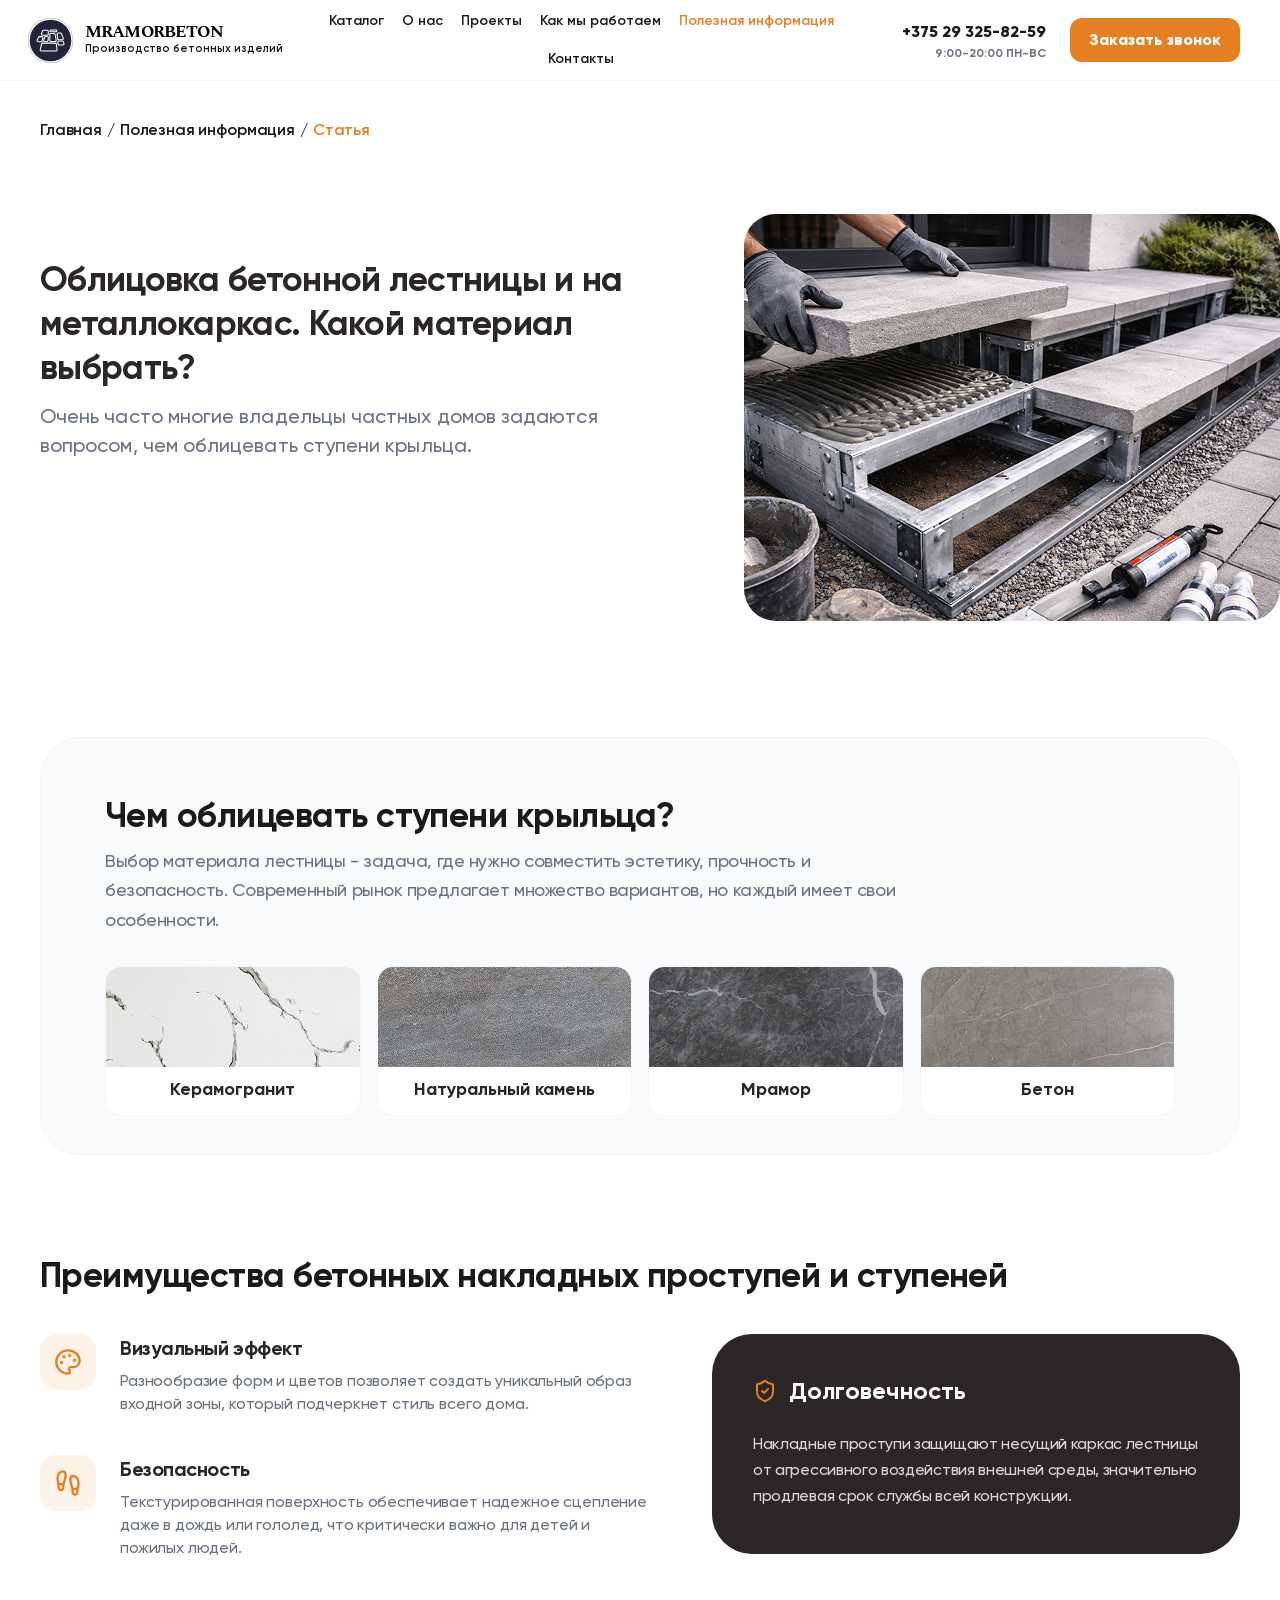
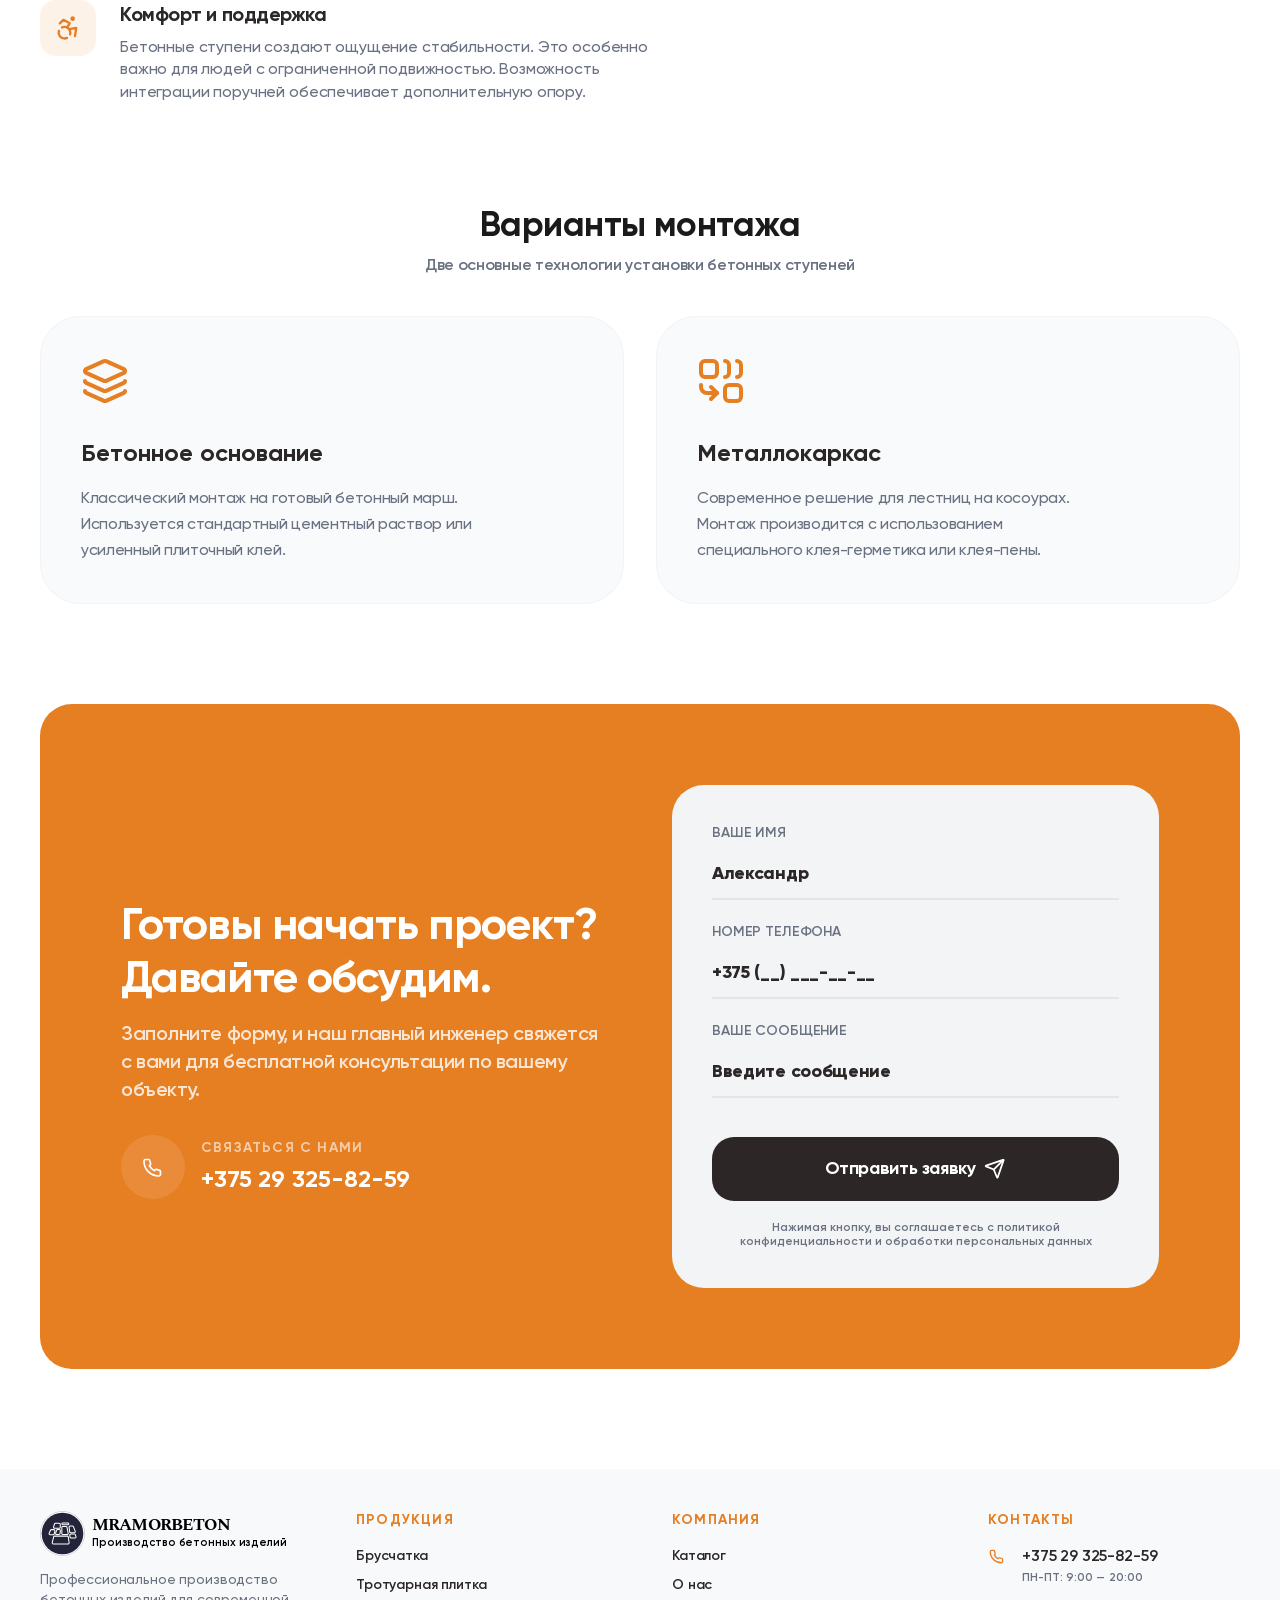
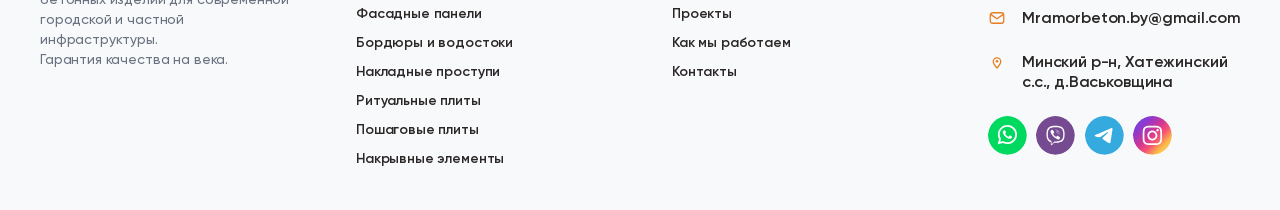
==== commit 2effd6ba: "mobile adaption + fixes" ====
--- a/article-cladding.html
+++ b/article-cladding.html
@@ -215,8 +215,8 @@
               <input type="tel" name="phone" placeholder="+375 (__) ___-__-__" autocomplete="tel">
             </label>
             <label>
-              <span>Что вас интересует?</span>
-              <input type="text" name="interest" autocomplete="off" required>
+              <span>Ваше сообщение</span>
+              <input type="text" name="interest" placeholder="Введите сообщение" autocomplete="off" required>
             </label>
             <button class="lead-form__submit" type="submit">
               <span>Отправить заявку</span>
--- a/styles.css
+++ b/styles.css
@@ -435,6 +435,59 @@
   color: #6a7282;
 }
 
+.site-popup__success {
+  display: none;
+  flex-direction: column;
+  align-items: center;
+  justify-content: center;
+  gap: 3px;
+  min-height: 470px;
+  text-align: center;
+}
+
+.site-popup.is-success .site-popup__copy,
+.site-popup.is-success .site-popup-form {
+  display: none;
+}
+
+.site-popup.is-success .site-popup__success {
+  display: flex;
+}
+
+.site-popup__success-icon {
+  position: relative;
+  width: 96px;
+  height: 96px;
+  border-radius: 50%;
+  background: rgba(0, 239, 52, 0.1);
+}
+
+.site-popup__success-icon::before {
+  content: "";
+  position: absolute;
+  inset: 24px;
+  background: url("assets/success.svg") center / contain no-repeat;
+}
+
+.site-popup__success-title {
+  margin: 0;
+  max-width: 309px;
+  font-size: 20px;
+  line-height: 26px;
+  font-weight: 700;
+  letter-spacing: -0.4px;
+  color: #1a1a1a;
+}
+
+.site-popup__success-text {
+  margin: 0;
+  max-width: 309px;
+  font-size: 16px;
+  line-height: 22px;
+  font-weight: 500;
+  color: #4a5568;
+}
+
 .site-popup-form {
   display: flex;
   flex-direction: column;
@@ -467,15 +520,17 @@
 .site-popup-form__error {
   margin: 0;
   font-size: 15px;
-  line-height: 1;
+  line-height: 1.2;
   font-weight: 600;
   letter-spacing: -0.387px;
   color: #ff0000;
   opacity: 0;
+  display: none;
   transition: opacity 0.2s ease;
 }
 
 .site-popup-form__error.is-visible {
+  display: block;
   opacity: 1;
 }
 
@@ -519,14 +574,16 @@
 }
 
 .site-popup-form__control--error {
-  border-color: #ff0000;
+  border-color: #f5f5f5;
+  border-bottom-color: #ff0000;
   border-bottom-width: 3px;
   box-shadow: none;
 }
 
 .site-popup-form__control--error:hover,
 .site-popup-form__control--error:focus {
-  border-color: #ff0000;
+  border-color: #f5f5f5;
+  border-bottom-color: #ff0000;
   background: #f5f5f5;
   color: #6a7282;
 }
@@ -539,7 +596,7 @@
   display: inline-flex;
   align-items: center;
   justify-content: center;
-  gap: 8px;
+  gap: 8.668px;
   width: 100%;
   min-height: 64px;
   margin-top: 8px;
@@ -568,10 +625,15 @@
 }
 
 .site-popup-form__submit-icon {
-  width: 22px;
-  height: 22px;
-  flex: 0 0 22px;
+  width: 22.29px;
+  height: 22.29px;
+  flex: 0 0 22.29px;
+  background: url("assets/arrow-req.svg") center / contain no-repeat;
   transition: transform 0.22s ease;
+}
+
+.site-popup-form__submit-icon path {
+  display: none;
 }
 
 .site-popup-form__submit:hover .site-popup-form__submit-icon,
@@ -613,6 +675,33 @@
     border-radius: 28px;
   }
 
+  .site-popup.is-success .site-popup__backdrop {
+    backdrop-filter: blur(5.7px);
+  }
+
+  .site-popup.is-success .site-popup__dialog {
+    width: 357px;
+    height: 336px;
+    max-width: calc(100vw - 24px);
+    max-height: none;
+    padding: 64px 24px 24px;
+    overflow: hidden;
+    border-radius: 40px;
+  }
+
+  .site-popup.is-success .site-popup__close {
+    top: 20.5px;
+    right: 20.5px;
+    width: 35px;
+    height: 35px;
+    border-width: 0.729px;
+  }
+
+  .site-popup.is-success .site-popup__close svg {
+    width: 17.5px;
+    height: 17.5px;
+  }
+
   .site-popup__close {
     top: 18px;
     right: 18px;
@@ -630,23 +719,69 @@
     line-height: 1.2;
   }
 
+  .site-popup__success {
+    gap: 3px;
+    min-height: 248px;
+    justify-content: flex-start;
+  }
+
+  .site-popup__success-icon {
+    width: 96px;
+    height: 96px;
+    margin-bottom: 10px;
+  }
+
+  .site-popup__success-title {
+    max-width: 309px;
+    font-size: 20px;
+    line-height: 26px;
+    letter-spacing: -0.4px;
+  }
+
+  .site-popup__success-text {
+    max-width: 309px;
+    font-size: 16px;
+    line-height: 22px;
+    color: #4a5568;
+  }
+
   .site-popup__subtitle,
   .site-popup-form__control {
     font-size: 16px;
   }
 
   .site-popup-form__label {
-    font-size: 13px;
+    font-size: 16px;
+    line-height: 18.575px;
+    letter-spacing: -0.16px;
   }
 
   .site-popup-form__control {
-    min-height: 60px;
-    padding: 14px 16px;
+    min-height: 70px;
+    padding: 14.86px 18px;
+    font-size: 18px;
+    line-height: normal;
+    letter-spacing: -0.387px;
+    border-width: 2px;
+    border-radius: 16px;
+  }
+
+  .site-popup-form__control--error {
+    border-bottom-width: 2.477px;
+  }
+
+  .site-popup-form__error {
+    font-size: 14px;
+    line-height: normal;
+    letter-spacing: -0.387px;
   }
 
   .site-popup-form__submit {
     min-height: 64px;
-    border-radius: 22px;
+    padding: 18px 24px;
+    border-radius: 16px;
+    line-height: 29.72px;
+    letter-spacing: -0.387px;
   }
 
   .site-popup-form__policy {
@@ -791,18 +926,36 @@
 .hero-grid {
   display: grid;
   grid-template-columns: 583px 537px;
-  justify-content: space-between;
+  grid-template-areas:
+    "copy media"
+    "features media";
   align-items: start;
-  gap: 40px;
+  column-gap: 80px;
+  row-gap: 40px;
   min-height: 511px;
-  padding-top: 33px;
+  padding-top: 0;
+}
+
+.hero-copy {
+  grid-area: copy;
+  margin-top: 33px;
+}
+
+.hero-media {
+  grid-area: media;
+}
+
+.hero-features {
+  grid-area: features;
 }
 
 .hero-copy h1 {
   margin: 0;
-  font-size: clamp(44px, 4.6vw, 50px);
+  width: 556px;
+  max-width: 100%;
+  font-size: 50px;
   line-height: 0.96;
-  letter-spacing: -0.04em;
+  letter-spacing: -1px;
 }
 
 .hero-copy h1 span {
@@ -811,26 +964,31 @@
 
 .hero-description {
   max-width: 504px;
-  margin: 17px 0 33px;
+  margin: 17px 0 0;
   font-size: 22px;
   line-height: 1.25;
+  letter-spacing: -0.88px;
   color: var(--text-soft);
 }
 
 .hero-actions {
-  margin-bottom: 40px;
+  margin-top: 33px;
+  margin-bottom: 0;
 }
 
 .hero-actions .button {
   min-width: 287px;
   min-height: 71px;
   padding: 0 34px;
+  font-size: 20px;
+  line-height: 24px;
+  letter-spacing: 0.16px;
 }
 
 .hero-features {
   display: flex;
   gap: 29px;
-  flex-wrap: wrap;
+  flex-wrap: nowrap;
   padding: 0;
   margin: 0;
   list-style: none;
@@ -842,8 +1000,8 @@
   padding-left: 25px;
   font-size: 18px;
   line-height: 1.25;
-  font-weight: 700;
-  letter-spacing: -0.03em;
+  font-weight: 600;
+  letter-spacing: -0.54px;
 }
 
 .hero-features li::before {
@@ -2169,6 +2327,7 @@
   flex-direction: column;
   gap: 4px;
   min-width: 0;
+  max-width: 100%;
 }
 
 .footer-contact-primary {
@@ -2181,6 +2340,8 @@
 
 .footer-contact-primary--wide {
   max-width: 212px;
+  overflow-wrap: anywhere;
+  word-break: break-word;
 }
 
 .footer-contact-meta {
@@ -2938,16 +3099,7 @@
   }
 
   .page-home .hero-actions .button-arrow {
-    flex: 0 0 24px;
-    width: 24px;
-    height: 24px;
-    background: url("assets/arrow-form.svg") center / 18px 18px no-repeat;
     transform: none;
-  }
-
-  .page-home .hero-actions .button-arrow::before,
-  .page-home .hero-actions .button-arrow::after {
-    display: none;
   }
 
   .page-home .section-tag {
@@ -3354,8 +3506,8 @@
   }
 
   .page-home .footer-grid {
-    grid-template-columns: 153px minmax(0, 1fr);
-    column-gap: 7px;
+    grid-template-columns: 136px minmax(0, 1fr);
+    column-gap: 16px;
     row-gap: 20px;
   }
 
--- a/lead-form.css
+++ b/lead-form.css
@@ -123,6 +123,13 @@
 .lead-form__submit-icon {
   flex-shrink: 0;
   display: block;
+  width: 22.29px;
+  height: 22.29px;
+  background: url("assets/arrow-req.svg") center / contain no-repeat;
+}
+
+.lead-form__submit-icon path {
+  display: none;
 }
 
 .lead-form__policy {
@@ -193,12 +200,14 @@
   }
 
   .page-home .lead-form__submit {
-    gap: 7px;
+    gap: 8.668px;
     min-height: 64px;
     margin-top: 30px;
+    padding: 0 24px;
+    border-radius: 16px;
     font-size: 18px;
-    line-height: 24px;
-    letter-spacing: -0.3125px;
+    line-height: 29.72px;
+    letter-spacing: -0.387px;
   }
 
   .page-home .lead-form__policy {
--- a/article.css
+++ b/article.css
@@ -2198,4 +2198,2683 @@
   .article-media {
     height: 300px;
   }
-}
+
+  .page-article-facade {
+    background: #fbfbfb;
+  }
+
+  .page-article-facade .site-header {
+    border-bottom: 2px solid #e9e9e9;
+    background: #fefefe;
+    backdrop-filter: none;
+  }
+
+  .page-article-facade .header-inner {
+    min-height: 74px;
+    padding: 12px 0;
+    align-items: center;
+  }
+
+  .page-article-facade .brand {
+    gap: 6.236px;
+    margin-left: 0;
+  }
+
+  .page-article-facade .brand-logo {
+    width: 40.091px;
+    height: 40.091px;
+    flex: 0 0 40.091px;
+  }
+
+  .page-article-facade .brand-copy {
+    gap: 0;
+  }
+
+  .page-article-facade .brand-copy strong {
+    font-size: 15.145px;
+    letter-spacing: -0.7573px;
+  }
+
+  .page-article-facade .brand-copy small {
+    font-size: 9.8px;
+    line-height: 1.25;
+    letter-spacing: -0.098px;
+  }
+
+  .page-article-facade .article-main {
+    padding: 14px 0 0;
+  }
+
+  .page-article-facade .article-breadcrumbs {
+    max-width: 318px;
+    margin-bottom: 24px;
+  }
+
+  .page-article-facade .article-hero {
+    display: flex;
+    flex-direction: column;
+    gap: 12px;
+    margin-bottom: 50px;
+  }
+
+  .page-article-facade .article-copy {
+    max-width: 357px;
+  }
+
+  .page-article-facade .article-title {
+    margin: 0 0 13px;
+    max-width: 357px;
+    font-size: 25px;
+    line-height: 31px;
+    letter-spacing: -0.5px;
+  }
+
+  .page-article-facade .article-lead {
+    max-width: 357px;
+    font-size: 18px;
+    line-height: 29px;
+    font-weight: 500;
+    letter-spacing: 0.0703px;
+  }
+
+  .page-article-facade .article-lead + .article-lead {
+    margin-top: 29px;
+  }
+
+  .page-article-facade .article-media {
+    width: 357px;
+    max-width: 100%;
+    height: 407px;
+    margin: 0;
+    border-radius: 32px;
+  }
+
+  .page-article-facade .article-media img {
+    object-position: center center;
+  }
+
+  .page-article-facade .article-section {
+    margin-bottom: 50px;
+  }
+
+  .page-article-facade .article-section-title {
+    margin: 0 0 14px;
+    font-size: 25px;
+    line-height: 33px;
+    letter-spacing: -0.5309px;
+  }
+
+  .page-article-facade .article-section-text {
+    max-width: 357px;
+    font-size: 18px;
+    line-height: 29.25px;
+    letter-spacing: -0.4395px;
+  }
+
+  .page-article-facade .benefits-grid {
+    margin-top: 16px;
+    grid-template-columns: 1fr;
+    gap: 18px;
+  }
+
+  .page-article-facade .benefit-card {
+    min-height: 212px;
+    padding: 26px;
+    border-radius: 32px;
+  }
+
+  .page-article-facade .benefit-icon {
+    margin-bottom: 16px;
+  }
+
+  .page-article-facade .benefit-card h3 {
+    margin-bottom: 6px;
+    line-height: 28px;
+  }
+
+  .page-article-facade .benefit-card p {
+    line-height: 26px;
+  }
+
+  .page-article-facade .article-mobile-slider-controls {
+    display: flex;
+    justify-content: center;
+    gap: 32px;
+    margin-top: 24px;
+  }
+
+  .page-article-facade .mobile-slider-control {
+    position: relative;
+    width: 62px;
+    height: 62px;
+    padding: 0;
+    border: 1px solid #e5e7eb;
+    border-radius: 50%;
+    background: #fff;
+    color: #2b2727;
+    box-shadow: 0 1px 2px rgba(0, 0, 0, 0.05);
+  }
+
+  .page-article-facade .mobile-slider-control::before {
+    content: "";
+    position: absolute;
+    inset: 0;
+    background-position: center;
+    background-repeat: no-repeat;
+    background-size: 23px 15px;
+  }
+
+  .page-article-facade .mobile-slider-control--prev::before {
+    background-image: url("assets/arrow-left.svg");
+  }
+
+  .page-article-facade .mobile-slider-control--next::before {
+    background-image: url("assets/arrow-right.svg");
+  }
+
+  .page-article-facade .mobile-slider-control:disabled {
+    opacity: 0.45;
+  }
+
+  .page-article-facade .article-usage {
+    margin-bottom: 50px;
+    padding: 30px 0;
+    background: #f8f9fa;
+  }
+
+  .page-article-facade .usage-grid {
+    margin-top: 22px;
+    grid-template-columns: 1fr;
+    gap: 18px;
+  }
+
+  .page-article-facade .usage-item {
+    gap: 24px;
+  }
+
+  .page-article-facade .usage-copy h3 {
+    margin-bottom: 8px;
+    line-height: 28px;
+  }
+
+  .page-article-facade .usage-copy p {
+    max-width: 282px;
+    line-height: 26px;
+  }
+
+  .page-article-facade .section-article-cta {
+    padding: 0;
+    background: #e67e22;
+  }
+
+  .page-article-facade .section-article-cta > .container {
+    width: 100%;
+    max-width: none;
+  }
+
+  .page-article-facade .article-contact-banner {
+    display: flex;
+    flex-direction: column;
+    gap: 20px;
+    min-height: 0;
+    padding: 30px 18px;
+    border-radius: 0;
+  }
+
+  .page-article-facade .article-contact-banner > .contact-copy {
+    gap: 17px;
+    padding-top: 0;
+  }
+
+  .page-article-facade .contact-copy-lead {
+    gap: 4px;
+    max-width: 352px;
+  }
+
+  .page-article-facade .article-contact-banner .contact-copy-lead h2 {
+    max-width: 352px;
+    font-size: 25px;
+    line-height: 37px;
+    letter-spacing: -0.5px;
+  }
+
+  .page-article-facade .article-contact-banner .contact-copy-lead > p:not(.section-tag) {
+    max-width: 352px;
+    font-size: 16px;
+    line-height: 24px;
+    letter-spacing: -0.4492px;
+  }
+
+  .page-article-facade .article-contact-phone a {
+    font-size: 20px;
+    line-height: 32px;
+  }
+
+  .page-article-facade .contact-form.contact-form--underline {
+    width: 100%;
+    max-width: 357px;
+    min-height: 465px;
+    padding: 18px;
+    border-radius: 32px;
+    background: #fff;
+  }
+
+  .page-article-facade .contact-form.contact-form--underline label + label {
+    margin-top: 25px;
+  }
+
+  .page-article-facade .contact-form.contact-form--underline label span {
+    font-size: 14px;
+    line-height: 15px;
+    font-weight: 600;
+    letter-spacing: -0.14px;
+    text-transform: uppercase;
+  }
+
+  .page-article-facade .contact-form.contact-form--underline input {
+    min-height: 58px;
+    padding: 12px 18px;
+    border: 2px solid #f5f5f5;
+    border-radius: 16px;
+    background: #f5f5f5;
+    line-height: normal;
+    font-weight: 700;
+  }
+
+  .page-article-facade .contact-form.contact-form--underline input[name="interest"]::placeholder {
+    color: #6a7282;
+    font-weight: 600;
+  }
+
+  .page-article-facade .contact-form.contact-form--underline .lead-form__submit {
+    gap: 7px;
+    min-height: 64px;
+    margin-top: 25px;
+    padding: 20px 24px;
+    border-radius: 22px;
+  }
+
+  .page-article-facade .contact-form.contact-form--underline .lead-form__submit > span {
+    line-height: 24px;
+    letter-spacing: -0.3125px;
+  }
+
+  .page-article-facade .contact-form.contact-form--underline .lead-form__submit-icon {
+    width: 18px;
+    height: 18px;
+    flex: 0 0 18px;
+  }
+
+  .page-article-facade .article-form-policy {
+    margin-top: 12px;
+  }
+
+  .page-article-facade .site-footer {
+    padding: 30px 0 23px;
+    background: #f8f9fa;
+  }
+
+  .page-article-facade .footer-grid {
+    grid-template-columns: 136px minmax(0, 1fr);
+    column-gap: 16px;
+    row-gap: 20px;
+  }
+
+  .page-article-facade .footer-brand {
+    grid-column: 1 / -1;
+    max-width: none;
+    row-gap: 13px;
+  }
+
+  .page-article-facade .footer-brand-text {
+    max-width: 357px;
+    line-height: 18px;
+  }
+
+  .page-article-facade .footer-column[aria-label="Продукция"] {
+    display: none;
+  }
+
+  .page-article-facade .footer-heading {
+    font-size: 12px;
+    line-height: 16px;
+  }
+
+  .page-article-facade .footer-column {
+    gap: 12px;
+  }
+
+  .page-article-facade .footer-links {
+    gap: 9px;
+  }
+
+  .page-article-facade .footer-contacts-stack {
+    gap: 14px;
+  }
+
+  .page-article-facade .footer-contact {
+    gap: 16px;
+  }
+
+  .page-article-facade .footer-column-contacts {
+    min-width: 0;
+  }
+
+  .page-article-facade .footer-links a,
+  .page-article-facade .footer-contact-primary,
+  .page-article-facade .footer-contact:not(:has(.footer-contact-body)) strong {
+    font-size: 14px;
+    line-height: 20px;
+  }
+
+  .page-article-facade .footer-contact-meta,
+  .page-article-facade .footer-contact:not(:has(.footer-contact-body)) small {
+    font-size: 12px;
+    line-height: 14.286px;
+  }
+
+  .page-article-facade .site-footer .socials-contacts {
+    display: grid;
+    grid-template-columns: repeat(4, 38.737px);
+    justify-content: start;
+    gap: 9.684px;
+    width: max-content;
+    max-width: 100%;
+  }
+
+  .page-article-tiles {
+    background: #fbfbfb;
+  }
+
+  .page-article-tiles .site-header {
+    border-bottom: 2px solid #e9e9e9;
+    background: #fefefe;
+    backdrop-filter: none;
+  }
+
+  .page-article-tiles .header-inner {
+    min-height: 74px;
+    padding: 12px 0;
+    align-items: center;
+  }
+
+  .page-article-tiles .brand {
+    gap: 6.236px;
+    margin-left: 0;
+  }
+
+  .page-article-tiles .brand-logo {
+    width: 40.091px;
+    height: 40.091px;
+    flex: 0 0 40.091px;
+  }
+
+  .page-article-tiles .brand-copy {
+    gap: 0;
+  }
+
+  .page-article-tiles .brand-copy strong {
+    font-size: 15.145px;
+    letter-spacing: -0.7573px;
+  }
+
+  .page-article-tiles .brand-copy small {
+    font-size: 9.8px;
+    line-height: 1.25;
+    letter-spacing: -0.098px;
+  }
+
+  .page-article-tiles .article-main {
+    padding: 14px 0 0;
+  }
+
+  .page-article-tiles .article-breadcrumbs {
+    max-width: 318px;
+    margin-bottom: 24px;
+  }
+
+  .page-article-tiles .article-hero {
+    display: flex;
+    flex-direction: column;
+    gap: 26px;
+    margin-bottom: 50px;
+  }
+
+  .page-article-tiles .article-copy {
+    max-width: 357px;
+  }
+
+  .page-article-tiles .article-title {
+    margin: 0 0 13px;
+    max-width: 357px;
+    font-size: 25px;
+    line-height: 31px;
+    letter-spacing: -0.5px;
+  }
+
+  .page-article-tiles .article-lead {
+    max-width: 357px;
+    font-size: 18px;
+    line-height: 29px;
+    font-weight: 500;
+    letter-spacing: 0.0703px;
+  }
+
+  .page-article-tiles .article-media--tiles {
+    width: 357px;
+    max-width: 100%;
+    height: 407px;
+    margin: 0;
+    border-radius: 32px;
+  }
+
+  .page-article-tiles .article-media--tiles img {
+    object-position: center center;
+  }
+
+  .page-article-tiles .article-process-grid--tiles {
+    gap: 18px;
+    margin-bottom: 50px;
+  }
+
+  .page-article-tiles .article-process-grid--tiles .process-card {
+    border-radius: 32px;
+  }
+
+  .page-article-tiles .article-process-grid--tiles .process-card--light {
+    min-height: 861px;
+    padding: 26px;
+  }
+
+  .page-article-tiles .article-process-grid--tiles .process-card--dark {
+    min-height: 573px;
+    padding: 26px;
+  }
+
+  .page-article-tiles .article-process-grid--tiles .process-card-head {
+    gap: 16px;
+    margin-bottom: 18px;
+  }
+
+  .page-article-tiles .article-process-grid--tiles .process-card-number {
+    width: 40px;
+    height: 40px;
+    flex: 0 0 40px;
+    font-size: 20px;
+    line-height: 24px;
+    letter-spacing: -0.3125px;
+  }
+
+  .page-article-tiles .article-process-grid--tiles .process-card-title {
+    font-size: 20px;
+    line-height: 36px;
+    letter-spacing: -0.4px;
+  }
+
+  .page-article-tiles .article-process-grid--tiles .process-list {
+    gap: 18px;
+  }
+
+  .page-article-tiles .article-process-grid--tiles .process-item {
+    gap: 15px;
+  }
+
+  .page-article-tiles .article-process-grid--tiles .process-item-icon {
+    width: 29px;
+    height: 29px;
+    flex: 0 0 29px;
+    margin-top: 4px;
+  }
+
+  .page-article-tiles .article-process-grid--tiles .process-card--light .process-item-copy,
+  .page-article-tiles .article-process-grid--tiles .process-card--dark .process-item-copy {
+    max-width: none;
+  }
+
+  .page-article-tiles .article-process-grid--tiles .process-card--light .process-item-copy h3 {
+    font-size: 20px;
+    line-height: 28px;
+    letter-spacing: -0.4395px;
+  }
+
+  .page-article-tiles .article-process-grid--tiles .process-card--light .process-item-copy p {
+    font-size: 16px;
+    line-height: 21px;
+    letter-spacing: -0.3125px;
+  }
+
+  .page-article-tiles .article-process-grid--tiles .process-card--dark .process-item-copy h3 {
+    font-size: 18px;
+    line-height: 28px;
+    letter-spacing: -0.4395px;
+  }
+
+  .page-article-tiles .article-process-grid--tiles .process-card--dark .process-item-copy p {
+    font-size: 16px;
+    line-height: 21px;
+    letter-spacing: -0.3125px;
+    color: rgba(255, 255, 255, 0.65);
+  }
+
+  .page-article-tiles .section-article-cta {
+    padding: 0;
+    background: #e67e22;
+  }
+
+  .page-article-tiles .section-article-cta > .container {
+    width: 100%;
+    max-width: none;
+  }
+
+  .page-article-tiles .article-contact-banner {
+    display: flex;
+    flex-direction: column;
+    gap: 20px;
+    min-height: 0;
+    padding: 30px 18px;
+    border-radius: 0;
+  }
+
+  .page-article-tiles .article-contact-banner > .contact-copy {
+    gap: 17px;
+    padding-top: 0;
+  }
+
+  .page-article-tiles .contact-copy-lead {
+    gap: 4px;
+    max-width: 352px;
+  }
+
+  .page-article-tiles .article-contact-banner .contact-copy-lead h2 {
+    max-width: 352px;
+    font-size: 25px;
+    line-height: 37px;
+    letter-spacing: -0.5px;
+  }
+
+  .page-article-tiles .article-contact-banner .contact-copy-lead > p:not(.section-tag) {
+    max-width: 352px;
+    font-size: 16px;
+    line-height: 24px;
+    letter-spacing: -0.4492px;
+  }
+
+  .page-article-tiles .article-contact-phone a {
+    font-size: 20px;
+    line-height: 32px;
+  }
+
+  .page-article-tiles .contact-form.contact-form--underline {
+    width: 100%;
+    max-width: 357px;
+    min-height: 465px;
+    padding: 18px;
+    border-radius: 32px;
+    background: #fff;
+  }
+
+  .page-article-tiles .contact-form.contact-form--underline label + label {
+    margin-top: 25px;
+  }
+
+  .page-article-tiles .contact-form.contact-form--underline label span {
+    font-size: 14px;
+    line-height: 15px;
+    font-weight: 600;
+    letter-spacing: -0.14px;
+    text-transform: uppercase;
+  }
+
+  .page-article-tiles .contact-form.contact-form--underline input {
+    min-height: 58px;
+    padding: 12px 18px;
+    border: 2px solid #f5f5f5;
+    border-radius: 16px;
+    background: #f5f5f5;
+    line-height: normal;
+    font-weight: 700;
+  }
+
+  .page-article-tiles .contact-form.contact-form--underline input[name="interest"]::placeholder {
+    color: #6a7282;
+    font-weight: 600;
+  }
+
+  .page-article-tiles .contact-form.contact-form--underline .lead-form__submit {
+    gap: 7px;
+    min-height: 64px;
+    margin-top: 25px;
+    padding: 20px 24px;
+    border-radius: 22px;
+  }
+
+  .page-article-tiles .contact-form.contact-form--underline .lead-form__submit > span {
+    line-height: 24px;
+    letter-spacing: -0.3125px;
+  }
+
+  .page-article-tiles .contact-form.contact-form--underline .lead-form__submit-icon {
+    width: 18px;
+    height: 18px;
+    flex: 0 0 18px;
+  }
+
+  .page-article-tiles .article-form-policy {
+    margin-top: 12px;
+  }
+
+  .page-article-tiles .site-footer {
+    padding: 30px 0 23px;
+    background: #f8f9fa;
+  }
+
+  .page-article-tiles .footer-grid {
+    grid-template-columns: 136px minmax(0, 1fr);
+    column-gap: 16px;
+    row-gap: 20px;
+  }
+
+  .page-article-tiles .footer-brand {
+    grid-column: 1 / -1;
+    max-width: none;
+    row-gap: 13px;
+  }
+
+  .page-article-tiles .footer-brand-text {
+    max-width: 357px;
+    line-height: 18px;
+  }
+
+  .page-article-tiles .footer-column[aria-label="Продукция"] {
+    display: none;
+  }
+
+  .page-article-tiles .footer-heading {
+    font-size: 12px;
+    line-height: 16px;
+  }
+
+  .page-article-tiles .footer-column {
+    gap: 12px;
+  }
+
+  .page-article-tiles .footer-links {
+    gap: 9px;
+  }
+
+  .page-article-tiles .footer-contacts-stack {
+    gap: 14px;
+  }
+
+  .page-article-tiles .footer-contact {
+    gap: 16px;
+  }
+
+  .page-article-tiles .footer-column-contacts {
+    min-width: 0;
+  }
+
+  .page-article-tiles .footer-links a,
+  .page-article-tiles .footer-contact-primary,
+  .page-article-tiles .footer-contact:not(:has(.footer-contact-body)) strong {
+    font-size: 14px;
+    line-height: 20px;
+  }
+
+  .page-article-tiles .footer-contact-meta,
+  .page-article-tiles .footer-contact:not(:has(.footer-contact-body)) small {
+    font-size: 12px;
+    line-height: 14.286px;
+  }
+
+  .page-article-tiles .site-footer .socials-contacts {
+    display: grid;
+    grid-template-columns: repeat(4, 38.737px);
+    justify-content: start;
+    gap: 9.684px;
+    width: max-content;
+    max-width: 100%;
+  }
+
+  .page-article-ritual {
+    background: #fbfbfb;
+  }
+
+  .page-article-ritual .site-header {
+    border-bottom: 2px solid #e9e9e9;
+    background: #fefefe;
+    backdrop-filter: none;
+  }
+
+  .page-article-ritual .header-inner {
+    min-height: 74px;
+    padding: 12px 0;
+    align-items: center;
+  }
+
+  .page-article-ritual .brand {
+    gap: 6.236px;
+    margin-left: 0;
+  }
+
+  .page-article-ritual .brand-logo {
+    width: 40.091px;
+    height: 40.091px;
+    flex: 0 0 40.091px;
+  }
+
+  .page-article-ritual .brand-copy {
+    gap: 0;
+  }
+
+  .page-article-ritual .brand-copy strong {
+    font-size: 15.145px;
+    letter-spacing: -0.7573px;
+  }
+
+  .page-article-ritual .brand-copy small {
+    font-size: 9.8px;
+    line-height: 1.25;
+    letter-spacing: -0.098px;
+  }
+
+  .page-article-ritual .article-main {
+    padding: 14px 0 0;
+  }
+
+  .page-article-ritual .article-breadcrumbs {
+    max-width: 318px;
+    margin-bottom: 24px;
+  }
+
+  .page-article-ritual .article-hero {
+    display: flex;
+    flex-direction: column;
+    gap: 26px;
+    margin-bottom: 50px;
+  }
+
+  .page-article-ritual .article-copy {
+    max-width: 357px;
+  }
+
+  .page-article-ritual .article-title {
+    margin: 0 0 13px;
+    max-width: 357px;
+    font-size: 25px;
+    line-height: 31px;
+    letter-spacing: -0.5px;
+  }
+
+  .page-article-ritual .article-lead {
+    max-width: 357px;
+    font-size: 18px;
+    line-height: 29px;
+    font-weight: 500;
+    letter-spacing: 0.0703px;
+  }
+
+  .page-article-ritual .article-media--ritual {
+    width: 357px;
+    max-width: 100%;
+    height: 407px;
+    margin: 0;
+    border-radius: 32px;
+  }
+
+  .page-article-ritual .article-media--ritual img {
+    object-position: center center;
+  }
+
+  .page-article-ritual .article-section--ritual-benefits {
+    margin-bottom: 50px;
+  }
+
+  .page-article-ritual .article-section--ritual-benefits .article-section-title {
+    margin-bottom: 16px;
+    font-size: 25px;
+    line-height: 31px;
+    letter-spacing: -0.5px;
+  }
+
+  .page-article-ritual .benefits-grid {
+    margin-top: 0;
+    grid-template-columns: 1fr;
+    gap: 18px;
+  }
+
+  .page-article-ritual .benefit-card {
+    min-height: 212px;
+    padding: 26px;
+    border-radius: 32px;
+  }
+
+  .page-article-ritual .benefit-card h3 {
+    margin-bottom: 6px;
+    line-height: 28px;
+  }
+
+  .page-article-ritual .benefit-card p {
+    line-height: 26px;
+  }
+
+  .page-article-ritual .article-mobile-slider-controls {
+    display: flex;
+    justify-content: center;
+    gap: 32px;
+    margin-top: 24px;
+  }
+
+  .page-article-ritual .mobile-slider-control {
+    position: relative;
+    width: 62px;
+    height: 62px;
+    padding: 0;
+    border: 1px solid #e5e7eb;
+    border-radius: 50%;
+    background: #fff;
+    color: #2b2727;
+    box-shadow: 0 1px 2px rgba(0, 0, 0, 0.05);
+  }
+
+  .page-article-ritual .mobile-slider-control::before {
+    content: "";
+    position: absolute;
+    inset: 0;
+    background-position: center;
+    background-repeat: no-repeat;
+    background-size: 23px 15px;
+  }
+
+  .page-article-ritual .mobile-slider-control--prev::before {
+    background-image: url("assets/arrow-left.svg");
+  }
+
+  .page-article-ritual .mobile-slider-control--next::before {
+    background-image: url("assets/arrow-right.svg");
+  }
+
+  .page-article-ritual .mobile-slider-control:disabled {
+    opacity: 0.45;
+  }
+
+  .page-article-ritual .article-installation {
+    margin-bottom: 50px;
+    padding: 30px 0 29px;
+    background: #f8f9fa;
+  }
+
+  .page-article-ritual .article-installation-title {
+    margin-bottom: 24px;
+    font-size: 25px;
+    line-height: 40px;
+    letter-spacing: -0.5px;
+  }
+
+  .page-article-ritual .article-installation-grid {
+    grid-template-columns: 1fr;
+    gap: 18px;
+  }
+
+  .page-article-ritual .article-installation-item {
+    gap: 16px;
+    min-height: 0;
+  }
+
+  .page-article-ritual .article-installation-icon-wrap {
+    width: 64px;
+    height: 64px;
+    border-radius: 12px;
+  }
+
+  .page-article-ritual .article-installation-icon {
+    width: 28.8px;
+    height: 28.8px;
+  }
+
+  .page-article-ritual .article-installation-item h3 {
+    font-size: 20px;
+    line-height: 28px;
+    letter-spacing: -0.4492px;
+  }
+
+  .page-article-ritual .article-installation-item p {
+    max-width: 331px;
+    line-height: 24px;
+  }
+
+  .page-article-ritual .section-article-cta {
+    padding: 0;
+    background: #e67e22;
+  }
+
+  .page-article-ritual .section-article-cta > .container {
+    width: 100%;
+    max-width: none;
+  }
+
+  .page-article-ritual .article-contact-banner {
+    display: flex;
+    flex-direction: column;
+    gap: 20px;
+    min-height: 0;
+    padding: 30px 18px;
+    border-radius: 0;
+  }
+
+  .page-article-ritual .article-contact-banner > .contact-copy {
+    gap: 17px;
+    padding-top: 0;
+  }
+
+  .page-article-ritual .contact-copy-lead {
+    gap: 4px;
+    max-width: 352px;
+  }
+
+  .page-article-ritual .article-contact-banner .contact-copy-lead h2 {
+    max-width: 352px;
+    font-size: 25px;
+    line-height: 37px;
+    letter-spacing: -0.5px;
+  }
+
+  .page-article-ritual .article-contact-banner .contact-copy-lead > p:not(.section-tag) {
+    max-width: 352px;
+    font-size: 16px;
+    line-height: 24px;
+    letter-spacing: -0.4492px;
+  }
+
+  .page-article-ritual .article-contact-phone a {
+    font-size: 20px;
+    line-height: 32px;
+  }
+
+  .page-article-ritual .contact-form.contact-form--underline {
+    width: 100%;
+    max-width: 357px;
+    min-height: 465px;
+    padding: 18px;
+    border-radius: 32px;
+    background: #fff;
+  }
+
+  .page-article-ritual .contact-form.contact-form--underline label + label {
+    margin-top: 25px;
+  }
+
+  .page-article-ritual .contact-form.contact-form--underline label span {
+    font-size: 14px;
+    line-height: 15px;
+    font-weight: 600;
+    letter-spacing: -0.14px;
+    text-transform: uppercase;
+  }
+
+  .page-article-ritual .contact-form.contact-form--underline input {
+    min-height: 58px;
+    padding: 12px 18px;
+    border: 2px solid #f5f5f5;
+    border-radius: 16px;
+    background: #f5f5f5;
+    line-height: normal;
+    font-weight: 700;
+  }
+
+  .page-article-ritual .contact-form.contact-form--underline input[name="interest"]::placeholder {
+    color: #6a7282;
+    font-weight: 600;
+  }
+
+  .page-article-ritual .contact-form.contact-form--underline .lead-form__submit {
+    gap: 7px;
+    min-height: 64px;
+    margin-top: 25px;
+    padding: 20px 24px;
+    border-radius: 22px;
+  }
+
+  .page-article-ritual .contact-form.contact-form--underline .lead-form__submit > span {
+    line-height: 24px;
+    letter-spacing: -0.3125px;
+  }
+
+  .page-article-ritual .contact-form.contact-form--underline .lead-form__submit-icon {
+    width: 18px;
+    height: 18px;
+    flex: 0 0 18px;
+  }
+
+  .page-article-ritual .article-form-policy {
+    margin-top: 12px;
+  }
+
+  .page-article-ritual .site-footer {
+    padding: 30px 0 23px;
+    background: #f8f9fa;
+  }
+
+  .page-article-ritual .footer-grid {
+    grid-template-columns: 136px minmax(0, 1fr);
+    column-gap: 16px;
+    row-gap: 20px;
+  }
+
+  .page-article-ritual .footer-brand {
+    grid-column: 1 / -1;
+    max-width: none;
+    row-gap: 13px;
+  }
+
+  .page-article-ritual .footer-brand-text {
+    max-width: 357px;
+    line-height: 18px;
+  }
+
+  .page-article-ritual .footer-column[aria-label="Продукция"] {
+    display: none;
+  }
+
+  .page-article-ritual .footer-heading {
+    font-size: 12px;
+    line-height: 16px;
+  }
+
+  .page-article-ritual .footer-column {
+    gap: 12px;
+  }
+
+  .page-article-ritual .footer-links {
+    gap: 9px;
+  }
+
+  .page-article-ritual .footer-contacts-stack {
+    gap: 14px;
+  }
+
+  .page-article-ritual .footer-contact {
+    gap: 16px;
+  }
+
+  .page-article-ritual .footer-column-contacts {
+    min-width: 0;
+  }
+
+  .page-article-ritual .footer-links a,
+  .page-article-ritual .footer-contact-primary,
+  .page-article-ritual .footer-contact:not(:has(.footer-contact-body)) strong {
+    font-size: 14px;
+    line-height: 20px;
+  }
+
+  .page-article-ritual .footer-contact-meta,
+  .page-article-ritual .footer-contact:not(:has(.footer-contact-body)) small {
+    font-size: 12px;
+    line-height: 14.286px;
+  }
+
+  .page-article-ritual .site-footer .socials-contacts {
+    display: grid;
+    grid-template-columns: repeat(4, 38.737px);
+    justify-content: start;
+    gap: 9.684px;
+    width: max-content;
+    max-width: 100%;
+  }
+
+  .page-article-heights {
+    background: #fbfbfb;
+  }
+
+  .page-article-heights .site-header {
+    border-bottom: 2px solid #e9e9e9;
+    background: #fefefe;
+    backdrop-filter: none;
+  }
+
+  .page-article-heights .header-inner {
+    min-height: 74px;
+    padding: 12px 0;
+    align-items: center;
+  }
+
+  .page-article-heights .brand {
+    gap: 6.236px;
+    margin-left: 0;
+  }
+
+  .page-article-heights .brand-logo {
+    width: 40.091px;
+    height: 40.091px;
+    flex: 0 0 40.091px;
+  }
+
+  .page-article-heights .brand-copy {
+    gap: 0;
+  }
+
+  .page-article-heights .brand-copy strong {
+    font-size: 15.145px;
+    letter-spacing: -0.7573px;
+  }
+
+  .page-article-heights .brand-copy small {
+    font-size: 9.8px;
+    line-height: 1.25;
+    letter-spacing: -0.098px;
+  }
+
+  .page-article-heights .article-main {
+    padding: 14px 0 0;
+  }
+
+  .page-article-heights .article-breadcrumbs {
+    max-width: 318px;
+    margin-bottom: 24px;
+  }
+
+  .page-article-heights .article-hero {
+    display: flex;
+    flex-direction: column;
+    gap: 22px;
+    margin-bottom: 56px;
+  }
+
+  .page-article-heights .article-copy {
+    max-width: 357px;
+  }
+
+  .page-article-heights .article-title {
+    margin: 0 0 10px;
+    max-width: 357px;
+    font-size: 25px;
+    line-height: 31px;
+    letter-spacing: -0.5px;
+  }
+
+  .page-article-heights .article-lead {
+    max-width: 357px;
+    font-size: 18px;
+    line-height: 29px;
+    font-weight: 500;
+    letter-spacing: -0.4395px;
+  }
+
+  .page-article-heights .article-heights-note-title {
+    margin: 22px 0 0;
+    font-size: 20px;
+    line-height: 29px;
+    letter-spacing: 0.0703px;
+  }
+
+  .page-article-heights .article-lead--heights-note {
+    margin-top: 0;
+  }
+
+  .page-article-heights .article-media--heights {
+    width: 357px;
+    max-width: 100%;
+    height: 407px;
+    margin: 0;
+    border-radius: 32px;
+  }
+
+  .page-article-heights .article-media--heights img {
+    object-position: center center;
+  }
+
+  .page-article-heights .article-section--heights-categories {
+    margin-bottom: 50px;
+  }
+
+  .page-article-heights .article-section--heights-categories .article-section-title {
+    margin-bottom: 18px;
+    font-size: 25px;
+    line-height: 31px;
+    letter-spacing: -0.5px;
+  }
+
+  .page-article-heights .benefits-grid--heights {
+    grid-template-columns: 1fr;
+    gap: 18px;
+  }
+
+  .page-article-heights .benefit-card--heights {
+    min-height: 212px;
+    padding: 26px;
+    border-radius: 32px;
+  }
+
+  .page-article-heights .benefit-card--heights h3 {
+    margin-bottom: 6px;
+    font-size: 20px;
+    line-height: 28px;
+  }
+
+  .page-article-heights .benefit-card--heights p {
+    line-height: 26px;
+  }
+
+  .page-article-heights .article-mobile-slider-controls {
+    display: flex;
+    justify-content: center;
+    gap: 32px;
+    margin-top: 24px;
+  }
+
+  .page-article-heights .mobile-slider-control {
+    position: relative;
+    width: 62px;
+    height: 62px;
+    padding: 0;
+    border: 1px solid #e5e7eb;
+    border-radius: 50%;
+    background: #fff;
+    color: #2b2727;
+    box-shadow: 0 1px 2px rgba(0, 0, 0, 0.05);
+  }
+
+  .page-article-heights .mobile-slider-control::before {
+    content: "";
+    position: absolute;
+    inset: 0;
+    background-position: center;
+    background-repeat: no-repeat;
+    background-size: 23px 15px;
+  }
+
+  .page-article-heights .mobile-slider-control--prev::before {
+    background-image: url("assets/arrow-left.svg");
+  }
+
+  .page-article-heights .mobile-slider-control--next::before {
+    background-image: url("assets/arrow-right.svg");
+  }
+
+  .page-article-heights .mobile-slider-control:disabled {
+    opacity: 0.45;
+  }
+
+  .page-article-heights .article-cleaning {
+    display: flex;
+    flex-direction: column;
+    gap: 24px;
+    margin-bottom: 50px;
+  }
+
+  .page-article-heights .article-cleaning-intro {
+    padding-top: 0;
+  }
+
+  .page-article-heights .article-cleaning-title {
+    margin-bottom: 10px;
+    font-size: 25px;
+    line-height: 31px;
+    letter-spacing: -0.5px;
+  }
+
+  .page-article-heights .article-cleaning-text {
+    max-width: 357px;
+    font-size: 16px;
+    line-height: 26px;
+    letter-spacing: -0.3125px;
+  }
+
+  .page-article-heights .article-cleaning-methods {
+    margin-top: 32px;
+    gap: 19px;
+  }
+
+  .page-article-heights .article-cleaning-method {
+    gap: 16px;
+  }
+
+  .page-article-heights .article-cleaning-method__number {
+    background: #f3f4f6;
+    color: #0a0a0a;
+  }
+
+  .page-article-heights .article-cleaning-method:last-child .article-cleaning-method__number {
+    background: rgba(230, 126, 34, 0.2);
+    color: var(--accent);
+  }
+
+  .page-article-heights .article-cleaning-method__copy h3 {
+    font-size: 18px;
+    line-height: 24px;
+    letter-spacing: -0.3125px;
+  }
+
+  .page-article-heights .article-cleaning-method__copy p {
+    line-height: 20px;
+    letter-spacing: -0.1504px;
+  }
+
+  .page-article-heights .article-cleaning-guide {
+    min-height: 427px;
+    padding: 18px;
+    border-radius: 40px;
+  }
+
+  .page-article-heights .article-cleaning-guide__title {
+    margin-bottom: 15px;
+    gap: 12px;
+    font-size: 20px;
+    line-height: 28px;
+  }
+
+  .page-article-heights .article-cleaning-guide__list {
+    width: 320px;
+    max-width: 100%;
+    gap: 20px;
+  }
+
+  .page-article-heights .article-cleaning-guide__list li,
+  .page-article-heights .article-cleaning-guide__list li::before {
+    font-size: 18px;
+    line-height: 23px;
+    letter-spacing: -0.1504px;
+  }
+
+  .page-article-heights .article-prevention {
+    margin-bottom: 50px;
+  }
+
+  .page-article-heights .article-prevention-head {
+    margin-bottom: 24px;
+    gap: 5px;
+  }
+
+  .page-article-heights .article-prevention-title {
+    font-size: 25px;
+    line-height: 31px;
+    letter-spacing: -0.5px;
+  }
+
+  .page-article-heights .article-prevention-subtitle {
+    max-width: 343px;
+    font-size: 16px;
+    line-height: 24px;
+    text-align: center;
+  }
+
+  .page-article-heights .article-prevention-grid {
+    gap: 18px;
+  }
+
+  .page-article-heights .article-prevention-card {
+    padding: 25px;
+    border-radius: 40px;
+  }
+
+  .page-article-heights .article-prevention-card--short {
+    min-height: 262px;
+  }
+
+  .page-article-heights .article-prevention-card--tall {
+    min-height: 329px;
+  }
+
+  .page-article-heights .article-prevention-card__icon {
+    margin-bottom: 13px;
+  }
+
+  .page-article-heights .article-prevention-card h3 {
+    margin-bottom: 5px;
+    font-size: 20px;
+    line-height: 32px;
+  }
+
+  .page-article-heights .article-prevention-card p {
+    line-height: 22.75px;
+    letter-spacing: -0.1504px;
+  }
+
+  .page-article-heights .article-prevention-list {
+    margin-top: 22px;
+    gap: 16px;
+  }
+
+  .page-article-heights .article-prevention-card__stack {
+    gap: 11px;
+  }
+
+  .page-article-heights .article-prevention-card__stack h4 {
+    margin-bottom: 8px;
+  }
+
+  .page-article-heights .article-expert-note {
+    gap: 16px;
+    margin-top: 18px;
+    padding: 26px 26px 28px;
+    border-radius: 40px;
+  }
+
+  .page-article-heights .article-expert-note__icon-wrap {
+    width: 62px;
+    height: 62px;
+    flex-basis: 62px;
+    border-radius: 18px;
+  }
+
+  .page-article-heights .article-expert-note__icon {
+    width: 34.444px;
+    height: 34.444px;
+  }
+
+  .page-article-heights .article-expert-note__body h3 {
+    margin-bottom: 4px;
+    max-width: 305px;
+    font-size: 20px;
+    line-height: 25px;
+    letter-spacing: -0.3545px;
+  }
+
+  .page-article-heights .article-expert-note__body > p {
+    margin-bottom: 22px;
+    max-width: 304px;
+    font-size: 18px;
+    line-height: 29.25px;
+    letter-spacing: -0.4395px;
+  }
+
+  .page-article-heights .article-expert-note__label {
+    min-height: 44px;
+    padding: 12px 28px;
+    font-size: 16px;
+    line-height: 20px;
+    letter-spacing: 1.2496px;
+  }
+
+  .page-article-heights .article-expert-note blockquote {
+    margin-top: 24px;
+    max-width: 278px;
+    line-height: 26px;
+    letter-spacing: -0.3125px;
+  }
+
+  .page-article-heights .section-article-cta {
+    padding: 0;
+    background: #e67e22;
+  }
+
+  .page-article-heights .section-article-cta > .container {
+    width: 100%;
+    max-width: none;
+  }
+
+  .page-article-heights .article-contact-banner {
+    display: flex;
+    flex-direction: column;
+    gap: 20px;
+    min-height: 0;
+    padding: 30px 18px;
+    border-radius: 0;
+  }
+
+  .page-article-heights .article-contact-banner > .contact-copy {
+    gap: 17px;
+    padding-top: 0;
+  }
+
+  .page-article-heights .contact-copy-lead {
+    gap: 4px;
+    max-width: 352px;
+  }
+
+  .page-article-heights .article-contact-banner .contact-copy-lead h2 {
+    max-width: 352px;
+    font-size: 25px;
+    line-height: 37px;
+    letter-spacing: -0.5px;
+  }
+
+  .page-article-heights .article-contact-banner .contact-copy-lead > p:not(.section-tag) {
+    max-width: 352px;
+    font-size: 16px;
+    line-height: 24px;
+    letter-spacing: -0.4492px;
+  }
+
+  .page-article-heights .article-contact-phone a {
+    font-size: 20px;
+    line-height: 32px;
+  }
+
+  .page-article-heights .contact-form.contact-form--underline {
+    width: 100%;
+    max-width: 357px;
+    min-height: 465px;
+    padding: 18px;
+    border-radius: 32px;
+    background: #fff;
+  }
+
+  .page-article-heights .contact-form.contact-form--underline label + label {
+    margin-top: 25px;
+  }
+
+  .page-article-heights .contact-form.contact-form--underline label span {
+    font-size: 14px;
+    line-height: 15px;
+    font-weight: 600;
+    letter-spacing: -0.14px;
+    text-transform: uppercase;
+  }
+
+  .page-article-heights .contact-form.contact-form--underline input {
+    min-height: 58px;
+    padding: 12px 18px;
+    border: 2px solid #f5f5f5;
+    border-radius: 16px;
+    background: #f5f5f5;
+    line-height: normal;
+    font-weight: 700;
+  }
+
+  .page-article-heights .contact-form.contact-form--underline input[name="interest"]::placeholder {
+    color: #6a7282;
+    font-weight: 600;
+  }
+
+  .page-article-heights .contact-form.contact-form--underline .lead-form__submit {
+    gap: 7px;
+    min-height: 64px;
+    margin-top: 25px;
+    padding: 20px 24px;
+    border-radius: 22px;
+  }
+
+  .page-article-heights .contact-form.contact-form--underline .lead-form__submit > span {
+    line-height: 24px;
+    letter-spacing: -0.3125px;
+  }
+
+  .page-article-heights .contact-form.contact-form--underline .lead-form__submit-icon {
+    width: 18px;
+    height: 18px;
+    flex: 0 0 18px;
+  }
+
+  .page-article-heights .article-form-policy {
+    margin-top: 12px;
+  }
+
+  .page-article-heights .site-footer {
+    padding: 30px 0 23px;
+    background: #f8f9fa;
+  }
+
+  .page-article-heights .footer-grid {
+    grid-template-columns: 136px minmax(0, 1fr);
+    column-gap: 16px;
+    row-gap: 20px;
+  }
+
+  .page-article-heights .footer-brand {
+    grid-column: 1 / -1;
+    max-width: none;
+    row-gap: 13px;
+  }
+
+  .page-article-heights .footer-brand-text {
+    max-width: 357px;
+    line-height: 18px;
+  }
+
+  .page-article-heights .footer-column[aria-label="Продукция"] {
+    display: none;
+  }
+
+  .page-article-heights .footer-heading {
+    font-size: 12px;
+    line-height: 16px;
+  }
+
+  .page-article-heights .footer-column {
+    gap: 12px;
+  }
+
+  .page-article-heights .footer-links {
+    gap: 9px;
+  }
+
+  .page-article-heights .footer-contacts-stack {
+    gap: 14px;
+  }
+
+  .page-article-heights .footer-contact {
+    gap: 16px;
+  }
+
+  .page-article-heights .footer-column-contacts {
+    min-width: 0;
+  }
+
+  .page-article-heights .footer-links a,
+  .page-article-heights .footer-contact-primary {
+    font-size: 14px;
+    line-height: 20px;
+  }
+
+  .page-article-heights .footer-contact-meta {
+    font-size: 12px;
+    line-height: 14.286px;
+  }
+
+  .page-article-heights .site-footer .socials-contacts {
+    display: grid;
+    grid-template-columns: repeat(4, 38.737px);
+    justify-content: start;
+    gap: 9.684px;
+    width: max-content;
+    max-width: 100%;
+  }
+
+  .page-article-paving {
+    background: #fbfbfb;
+  }
+
+  .page-article-paving .site-header {
+    border-bottom: 2px solid #e9e9e9;
+    background: #fefefe;
+    backdrop-filter: none;
+  }
+
+  .page-article-paving .header-inner {
+    min-height: 74px;
+    padding: 12px 0;
+    align-items: center;
+  }
+
+  .page-article-paving .brand {
+    gap: 6.236px;
+    margin-left: 0;
+  }
+
+  .page-article-paving .brand-logo {
+    width: 40.091px;
+    height: 40.091px;
+    flex: 0 0 40.091px;
+  }
+
+  .page-article-paving .brand-copy {
+    gap: 0;
+  }
+
+  .page-article-paving .brand-copy strong {
+    font-size: 15.145px;
+    letter-spacing: -0.7573px;
+  }
+
+  .page-article-paving .brand-copy small {
+    font-size: 9.8px;
+    line-height: 1.25;
+    letter-spacing: -0.098px;
+  }
+
+  .page-article-paving .article-main {
+    padding: 14px 0 0;
+  }
+
+  .page-article-paving .article-breadcrumbs {
+    max-width: 318px;
+    margin-bottom: 24px;
+  }
+
+  .page-article-paving .article-hero {
+    display: flex;
+    flex-direction: column;
+    gap: 26px;
+    margin-bottom: 50px;
+  }
+
+  .page-article-paving .article-copy {
+    max-width: 357px;
+  }
+
+  .page-article-paving .article-title {
+    margin: 0 0 10px;
+    max-width: 357px;
+    font-size: 25px;
+    line-height: 31px;
+    letter-spacing: -0.5px;
+  }
+
+  .page-article-paving .article-lead {
+    max-width: 357px;
+    font-size: 18px;
+    line-height: 29.25px;
+    font-weight: 500;
+    letter-spacing: -0.4395px;
+  }
+
+  .page-article-paving .article-media--paving {
+    width: 357px;
+    max-width: 100%;
+    height: 295px;
+    margin: 0;
+    border-radius: 32px;
+  }
+
+  .page-article-paving .article-media--paving img {
+    object-position: center center;
+  }
+
+  .page-article-paving .article-prep {
+    margin-bottom: 50px;
+    padding: 30px 18px 18px;
+    border-radius: 0;
+    margin-left: calc(50% - 50vw);
+    margin-right: calc(50% - 50vw);
+  }
+
+  .page-article-paving .article-prep__head {
+    margin-bottom: 24px;
+  }
+
+  .page-article-paving .article-prep__title {
+    margin-bottom: 9px;
+    font-size: 25px;
+    line-height: 36px;
+    letter-spacing: -0.5px;
+  }
+
+  .page-article-paving .article-prep__text {
+    max-width: 357px;
+    font-size: 18px;
+    line-height: 29.25px;
+    letter-spacing: -0.4395px;
+  }
+
+  .page-article-paving .article-prep__grid {
+    grid-template-columns: 1fr;
+    gap: 16px;
+  }
+
+  .page-article-paving .article-prep__card {
+    min-height: 0;
+    padding: 25px;
+    border-radius: 32px;
+  }
+
+  .page-article-paving .article-prep__icon {
+    margin-bottom: 13px;
+  }
+
+  .page-article-paving .article-prep__card h3 {
+    margin-bottom: 5px;
+    font-size: 20px;
+    line-height: 28px;
+  }
+
+  .page-article-paving .article-prep__card p {
+    line-height: 22.75px;
+  }
+
+  .page-article-paving .article-stage {
+    margin-bottom: 50px;
+  }
+
+  .page-article-paving .article-stage__head {
+    min-height: 55px;
+    padding-bottom: 19px;
+    align-items: flex-end;
+  }
+
+  .page-article-paving .article-stage__title {
+    font-size: 25px;
+    line-height: 1;
+    letter-spacing: -0.5px;
+  }
+
+  .page-article-paving .article-stage__number {
+    font-size: 30px;
+    line-height: 1;
+  }
+
+  .page-article-paving .article-stage__grid {
+    margin-top: 18px;
+    gap: 24px;
+  }
+
+  .page-article-paving .article-stage__column,
+  .page-article-paving .article-stage__column--narrow {
+    gap: 24px;
+  }
+
+  .page-article-paving .article-stage__text {
+    font-size: 16px;
+    line-height: 26px;
+    letter-spacing: -0.3125px;
+  }
+
+  .page-article-paving .article-stage__metrics {
+    grid-template-columns: repeat(2, minmax(0, 1fr));
+    gap: 16px;
+  }
+
+  .page-article-paving .article-stage__metric {
+    min-height: 114px;
+    padding: 24px;
+  }
+
+  .page-article-paving .article-stage__metric strong {
+    margin-bottom: 12px;
+    font-size: 20px;
+    line-height: 1;
+  }
+
+  .page-article-paving .article-stage__metric span {
+    line-height: 19px;
+  }
+
+  .page-article-paving .article-stage__dark-note {
+    gap: 24px;
+    min-height: 155px;
+    padding: 18px;
+  }
+
+  .page-article-paving .article-stage__highlight-card {
+    min-height: 293px;
+    padding: 26px 26px 27px;
+    border-radius: 40px;
+  }
+
+  .page-article-paving .article-stage__highlight-head {
+    margin-bottom: 9px;
+  }
+
+  .page-article-paving .article-stage__highlight-head h3 {
+    font-size: 20px;
+    line-height: 28px;
+    letter-spacing: -0.4px;
+  }
+
+  .page-article-paving .article-stage__highlight-card > p {
+    margin-bottom: 24px;
+    max-width: 310px;
+    line-height: 22.75px;
+  }
+
+  .page-article-paving .article-stage__chip {
+    min-height: 73px;
+    padding: 0 18px;
+    border-radius: 23px;
+  }
+
+  .page-article-paving .article-stage__chip-text {
+    width: auto;
+    font-size: 14px;
+    line-height: 16px;
+    letter-spacing: 1.1172px;
+  }
+
+  .page-article-paving .article-stage__chip-text span {
+    white-space: normal;
+  }
+
+  .page-article-paving .article-stage__panel {
+    min-height: 320px;
+    padding: 26px;
+    border-radius: 50px;
+  }
+
+  .page-article-paving .article-stage__panel-title {
+    margin-bottom: 24px;
+    padding-left: 12px;
+    font-size: 20px;
+    line-height: 32px;
+  }
+
+  .page-article-paving .article-stage__panel-list {
+    gap: 36px;
+  }
+
+  .page-article-paving .article-stage__panel-row {
+    gap: 24px;
+  }
+
+  .page-article-paving .article-stage__article-copy h3 {
+    margin-bottom: 3px;
+    font-size: 20px;
+    line-height: 36px;
+  }
+
+  .page-article-paving .article-stage__article-copy p {
+    max-width: 354px;
+    font-size: 16px;
+    line-height: 26px;
+    letter-spacing: -0.3125px;
+  }
+
+  .page-article-paving .article-stage__alert {
+    min-height: 90px;
+    padding: 2px 28px;
+    border-radius: 32px;
+  }
+
+  .page-article-paving .article-stage__alert span {
+    font-size: 18px;
+    line-height: 25px;
+  }
+
+  .page-article-paving .article-stage__cards3 {
+    grid-template-columns: 1fr;
+    gap: 18px;
+    margin-top: 18px;
+  }
+
+  .page-article-paving .article-stage__icon-card {
+    min-height: 0;
+  }
+
+  .page-article-paving .article-stage__icon-box {
+    margin-bottom: 12px;
+  }
+
+  .page-article-paving .article-stage__icon-card h3 {
+    margin-bottom: 8px;
+  }
+
+  .page-article-paving .article-stage__icon-card ul {
+    gap: 12px;
+  }
+
+  .page-article-paving .article-stage__bottom-grid {
+    grid-template-columns: 1fr;
+    gap: 18px;
+    margin-top: 24px;
+    padding: 17px 17px 19px;
+    border-radius: 40px;
+  }
+
+  .page-article-paving .article-stage__cut-card h3,
+  .page-article-paving .article-stage__text-block h3,
+  .page-article-paving .article-stage__finish-card h3 {
+    margin-bottom: 10px;
+  }
+
+  .page-article-paving .article-stage__crew-card {
+    gap: 12px;
+    min-height: 112px;
+    padding: 24px;
+  }
+
+  .page-article-paving .article-stage__crew-card p {
+    font-size: 16px;
+    line-height: 22px;
+  }
+
+  .page-article-paving .article-stage--final .article-stage__grid {
+    gap: 18px;
+  }
+
+  .page-article-paving .article-stage--final .article-stage__column {
+    gap: 18px;
+  }
+
+  .page-article-paving .article-stage__text-block + .article-stage__text-block {
+    margin-top: 0;
+  }
+
+  .page-article-paving .article-stage__text-block h3 {
+    margin-bottom: 12px;
+    font-size: 20px;
+    line-height: 32px;
+    letter-spacing: 0.0703px;
+  }
+
+  .page-article-paving .article-stage__text-block p {
+    font-size: 16px;
+    line-height: 26px;
+    font-weight: 600;
+    letter-spacing: -0.3125px;
+  }
+
+  .page-article-paving .article-stage__finish-card {
+    min-height: 296px;
+    padding: 26px;
+    gap: 24px;
+    border-radius: 32px;
+  }
+
+  .page-article-paving .article-stage__finish-row {
+    gap: 24px;
+  }
+
+  .page-article-paving .article-operation {
+    margin-bottom: 50px;
+    padding: 30px 0;
+  }
+
+  .page-article-paving .article-operation__title {
+    margin-bottom: 24px;
+    font-size: 25px;
+    line-height: 31px;
+    letter-spacing: -0.5px;
+  }
+
+  .page-article-paving .article-operation__decor {
+    display: none;
+  }
+
+  .page-article-paving .article-operation__grid {
+    grid-template-columns: 1fr;
+    gap: 24px;
+  }
+
+  .page-article-paving .article-operation__card img {
+    margin-bottom: 12px;
+  }
+
+  .page-article-paving .article-operation__card h3 {
+    margin-bottom: 8px;
+    font-size: 20px;
+    line-height: 28px;
+  }
+
+  .page-article-paving .article-operation__card p {
+    line-height: 22.75px;
+  }
+
+  .page-article-paving .section-article-cta {
+    padding: 0;
+    background: #e67e22;
+  }
+
+  .page-article-paving .section-article-cta > .container {
+    width: 100%;
+    max-width: none;
+  }
+
+  .page-article-paving .article-contact-banner {
+    display: flex;
+    flex-direction: column;
+    gap: 20px;
+    min-height: 0;
+    padding: 30px 18px;
+    border-radius: 0;
+  }
+
+  .page-article-paving .article-contact-banner > .contact-copy {
+    gap: 17px;
+    padding-top: 0;
+  }
+
+  .page-article-paving .contact-copy-lead {
+    gap: 4px;
+    max-width: 352px;
+  }
+
+  .page-article-paving .article-contact-banner .contact-copy-lead h2 {
+    max-width: 352px;
+    font-size: 25px;
+    line-height: 37px;
+    letter-spacing: -0.5px;
+  }
+
+  .page-article-paving .article-contact-banner .contact-copy-lead > p:not(.section-tag) {
+    max-width: 352px;
+    font-size: 16px;
+    line-height: 24px;
+    letter-spacing: -0.4492px;
+  }
+
+  .page-article-paving .article-contact-phone a {
+    font-size: 20px;
+    line-height: 32px;
+  }
+
+  .page-article-paving .contact-form.contact-form--underline {
+    width: 100%;
+    max-width: 357px;
+    min-height: 465px;
+    padding: 18px;
+    border-radius: 32px;
+    background: #fff;
+  }
+
+  .page-article-paving .contact-form.contact-form--underline label + label {
+    margin-top: 25px;
+  }
+
+  .page-article-paving .contact-form.contact-form--underline label span {
+    font-size: 14px;
+    line-height: 15px;
+    font-weight: 600;
+    letter-spacing: -0.14px;
+    text-transform: uppercase;
+  }
+
+  .page-article-paving .contact-form.contact-form--underline input {
+    min-height: 58px;
+    padding: 12px 18px;
+    border: 2px solid #f5f5f5;
+    border-radius: 16px;
+    background: #f5f5f5;
+    line-height: normal;
+    font-weight: 700;
+  }
+
+  .page-article-paving .contact-form.contact-form--underline input[name="interest"]::placeholder {
+    color: #6a7282;
+    font-weight: 600;
+  }
+
+  .page-article-paving .contact-form.contact-form--underline .lead-form__submit {
+    gap: 7px;
+    min-height: 64px;
+    margin-top: 25px;
+    padding: 20px 24px;
+    border-radius: 22px;
+  }
+
+  .page-article-paving .contact-form.contact-form--underline .lead-form__submit > span {
+    line-height: 24px;
+    letter-spacing: -0.3125px;
+  }
+
+  .page-article-paving .contact-form.contact-form--underline .lead-form__submit-icon {
+    width: 18px;
+    height: 18px;
+    flex: 0 0 18px;
+  }
+
+  .page-article-paving .article-form-policy {
+    margin-top: 12px;
+  }
+
+  .page-article-paving .site-footer {
+    padding: 30px 0 23px;
+    background: #f8f9fa;
+  }
+
+  .page-article-paving .footer-grid {
+    grid-template-columns: 136px minmax(0, 1fr);
+    column-gap: 16px;
+    row-gap: 20px;
+  }
+
+  .page-article-paving .footer-brand {
+    grid-column: 1 / -1;
+    max-width: none;
+    row-gap: 13px;
+  }
+
+  .page-article-paving .footer-brand-text {
+    max-width: 357px;
+    line-height: 18px;
+  }
+
+  .page-article-paving .footer-column[aria-label="Продукция"] {
+    display: none;
+  }
+
+  .page-article-paving .footer-heading {
+    font-size: 12px;
+    line-height: 16px;
+  }
+
+  .page-article-paving .footer-column {
+    gap: 12px;
+  }
+
+  .page-article-paving .footer-links {
+    gap: 9px;
+  }
+
+  .page-article-paving .footer-contacts-stack {
+    gap: 14px;
+  }
+
+  .page-article-paving .footer-contact {
+    gap: 16px;
+  }
+
+  .page-article-paving .footer-column-contacts {
+    min-width: 0;
+  }
+
+  .page-article-paving .footer-links a,
+  .page-article-paving .footer-contact-primary {
+    font-size: 14px;
+    line-height: 20px;
+  }
+
+  .page-article-paving .footer-contact-meta {
+    font-size: 12px;
+    line-height: 14.286px;
+  }
+
+  .page-article-paving .site-footer .socials-contacts {
+    display: grid;
+    grid-template-columns: repeat(4, 38.737px);
+    justify-content: start;
+    gap: 9.684px;
+    width: max-content;
+    max-width: 100%;
+  }
+
+  .page-article-cladding {
+    background: #fbfbfb;
+  }
+
+  .page-article-cladding .site-header {
+    border-bottom: 2px solid #e9e9e9;
+    background: #fefefe;
+    backdrop-filter: none;
+  }
+
+  .page-article-cladding .header-inner {
+    min-height: 74px;
+    padding: 12px 0;
+    align-items: center;
+  }
+
+  .page-article-cladding .brand {
+    gap: 6.236px;
+    margin-left: 0;
+  }
+
+  .page-article-cladding .brand-logo {
+    width: 40.091px;
+    height: 40.091px;
+    flex: 0 0 40.091px;
+  }
+
+  .page-article-cladding .brand-copy {
+    gap: 0;
+  }
+
+  .page-article-cladding .brand-copy strong {
+    font-size: 15.145px;
+    letter-spacing: -0.7573px;
+  }
+
+  .page-article-cladding .brand-copy small {
+    font-size: 9.8px;
+    line-height: 1.25;
+    letter-spacing: -0.098px;
+  }
+
+  .page-article-cladding .article-main {
+    padding: 14px 0 0;
+  }
+
+  .page-article-cladding .article-breadcrumbs {
+    max-width: 318px;
+    margin-bottom: 24px;
+  }
+
+  .page-article-cladding .article-hero {
+    display: flex;
+    flex-direction: column;
+    gap: 26px;
+    margin-bottom: 50px;
+  }
+
+  .page-article-cladding .article-copy {
+    max-width: 357px;
+  }
+
+  .page-article-cladding .article-title {
+    margin: 0 0 10px;
+    max-width: 357px;
+    font-size: 25px;
+    line-height: 31px;
+    letter-spacing: -0.5px;
+  }
+
+  .page-article-cladding .article-lead {
+    max-width: 357px;
+    font-size: 18px;
+    line-height: 29.25px;
+    font-weight: 500;
+    letter-spacing: -0.4395px;
+  }
+
+  .page-article-cladding .article-media--cladding {
+    width: 357px;
+    max-width: 100%;
+    height: 294px;
+    margin: 0;
+    border-radius: 32px;
+  }
+
+  .page-article-cladding .article-media--cladding img {
+    object-position: center center;
+  }
+
+  .page-article-cladding .article-cladding-materials {
+    margin-bottom: 50px;
+    padding: 30px 18px 18px;
+    border-radius: 0;
+    margin-left: calc(50% - 50vw);
+    margin-right: calc(50% - 50vw);
+  }
+
+  .page-article-cladding .article-cladding-materials__head {
+    gap: 9px;
+    margin-bottom: 24px;
+  }
+
+  .page-article-cladding .article-cladding-materials__title {
+    font-size: 25px;
+    line-height: 35px;
+    letter-spacing: -0.5px;
+  }
+
+  .page-article-cladding .article-cladding-materials__text {
+    max-width: 357px;
+    font-size: 18px;
+    line-height: 26px;
+    letter-spacing: -0.4395px;
+  }
+
+  .page-article-cladding .article-cladding-materials__grid {
+    grid-template-columns: 1fr;
+    gap: 18px;
+  }
+
+  .page-article-cladding .article-cladding-material {
+    min-height: 148px;
+    border-radius: 16px;
+  }
+
+  .page-article-cladding .article-cladding-material img {
+    height: 100px;
+    border-radius: 16px 16px 0 0;
+  }
+
+  .page-article-cladding .article-cladding-material h3 {
+    padding: 10px 16px 14px;
+    font-size: 18px;
+    line-height: 24px;
+    text-align: center;
+  }
+
+  .page-article-cladding .article-cladding-benefits {
+    margin-bottom: 50px;
+  }
+
+  .page-article-cladding .article-cladding-benefits__title {
+    margin-bottom: 18px;
+    font-size: 25px;
+    line-height: 36px;
+    letter-spacing: -0.5px;
+  }
+
+  .page-article-cladding .article-cladding-benefits__grid {
+    grid-template-columns: 1fr;
+    gap: 18px;
+  }
+
+  .page-article-cladding .article-cladding-benefits__list {
+    gap: 18px;
+  }
+
+  .page-article-cladding .article-cladding-benefit {
+    gap: 24px;
+  }
+
+  .page-article-cladding .article-cladding-benefit__copy h3 {
+    margin-bottom: 5px;
+    font-size: 20px;
+    line-height: 28px;
+  }
+
+  .page-article-cladding .article-cladding-benefit__copy p {
+    line-height: 22.75px;
+  }
+
+  .page-article-cladding .article-cladding-spotlight {
+    gap: 18px;
+    min-height: 232px;
+    padding: 26px 26px 25px;
+    border-radius: 40px;
+  }
+
+  .page-article-cladding .article-cladding-spotlight h3 {
+    font-size: 20px;
+    line-height: 32px;
+    letter-spacing: 0.0703px;
+  }
+
+  .page-article-cladding .article-cladding-spotlight p {
+    line-height: 26px;
+  }
+
+  .page-article-cladding .article-cladding-montage {
+    margin-bottom: 50px;
+  }
+
+  .page-article-cladding .article-cladding-montage__head {
+    margin-bottom: 24px;
+  }
+
+  .page-article-cladding .article-cladding-montage__title {
+    margin-bottom: 8px;
+    font-size: 25px;
+    line-height: 31px;
+    letter-spacing: -0.5px;
+  }
+
+  .page-article-cladding .article-cladding-montage__subtitle {
+    max-width: 292px;
+    margin-left: auto;
+    margin-right: auto;
+    font-size: 16px;
+    line-height: 22px;
+    letter-spacing: -0.3125px;
+  }
+
+  .page-article-cladding .article-cladding-montage__grid {
+    grid-template-columns: 1fr;
+    gap: 18px;
+  }
+
+  .page-article-cladding .article-cladding-montage__card {
+    min-height: 260px;
+    padding: 25px;
+    border-radius: 40px;
+  }
+
+  .page-article-cladding .article-cladding-montage__card img {
+    width: 48px;
+    height: 48px;
+    margin-bottom: 12px;
+  }
+
+  .page-article-cladding .article-cladding-montage__card h3 {
+    margin-bottom: 12px;
+    font-size: 20px;
+    line-height: 32px;
+    letter-spacing: 0.0703px;
+  }
+
+  .page-article-cladding .article-cladding-montage__card p {
+    max-width: 314px;
+    line-height: 26px;
+    letter-spacing: -0.3125px;
+  }
+
+  .page-article-cladding .section-article-cta {
+    padding: 0;
+    background: #e67e22;
+  }
+
+  .page-article-cladding .section-article-cta > .container {
+    width: 100%;
+    max-width: none;
+  }
+
+  .page-article-cladding .article-contact-banner {
+    display: flex;
+    flex-direction: column;
+    gap: 20px;
+    min-height: 0;
+    padding: 30px 18px;
+    border-radius: 0;
+  }
+
+  .page-article-cladding .article-contact-banner > .contact-copy {
+    gap: 17px;
+    padding-top: 0;
+  }
+
+  .page-article-cladding .contact-copy-lead {
+    gap: 4px;
+    max-width: 352px;
+  }
+
+  .page-article-cladding .article-contact-banner .contact-copy-lead h2 {
+    max-width: 352px;
+    font-size: 25px;
+    line-height: 37px;
+    letter-spacing: -0.5px;
+  }
+
+  .page-article-cladding .article-contact-banner .contact-copy-lead > p:not(.section-tag) {
+    max-width: 352px;
+    font-size: 16px;
+    line-height: 24px;
+    letter-spacing: -0.4492px;
+  }
+
+  .page-article-cladding .article-contact-phone a {
+    font-size: 20px;
+    line-height: 32px;
+  }
+
+  .page-article-cladding .contact-form.contact-form--underline {
+    width: 100%;
+    max-width: 357px;
+    min-height: 465px;
+    padding: 18px;
+    border-radius: 32px;
+    background: #fff;
+  }
+
+  .page-article-cladding .contact-form.contact-form--underline label + label {
+    margin-top: 25px;
+  }
+
+  .page-article-cladding .contact-form.contact-form--underline label span {
+    font-size: 14px;
+    line-height: 15px;
+    font-weight: 600;
+    letter-spacing: -0.14px;
+    text-transform: uppercase;
+  }
+
+  .page-article-cladding .contact-form.contact-form--underline input {
+    min-height: 58px;
+    padding: 12px 18px;
+    border: 2px solid #f5f5f5;
+    border-radius: 16px;
+    background: #f5f5f5;
+    line-height: normal;
+    font-weight: 700;
+  }
+
+  .page-article-cladding .contact-form.contact-form--underline input[name="interest"]::placeholder {
+    color: #6a7282;
+    font-weight: 600;
+  }
+
+  .page-article-cladding .contact-form.contact-form--underline .lead-form__submit {
+    gap: 7px;
+    min-height: 64px;
+    margin-top: 25px;
+    padding: 20px 24px;
+    border-radius: 22px;
+  }
+
+  .page-article-cladding .contact-form.contact-form--underline .lead-form__submit > span {
+    line-height: 24px;
+    letter-spacing: -0.3125px;
+  }
+
+  .page-article-cladding .contact-form.contact-form--underline .lead-form__submit-icon {
+    width: 18px;
+    height: 18px;
+    flex: 0 0 18px;
+  }
+
+  .page-article-cladding .article-form-policy {
+    margin-top: 12px;
+  }
+
+  .page-article-cladding .site-footer {
+    padding: 30px 0 23px;
+    background: #f8f9fa;
+  }
+
+  .page-article-cladding .footer-grid {
+    grid-template-columns: 136px minmax(0, 1fr);
+    column-gap: 16px;
+    row-gap: 20px;
+  }
+
+  .page-article-cladding .footer-brand {
+    grid-column: 1 / -1;
+    max-width: none;
+    row-gap: 13px;
+  }
+
+  .page-article-cladding .footer-brand-text {
+    max-width: 357px;
+    line-height: 18px;
+  }
+
+  .page-article-cladding .footer-column[aria-label="Продукция"] {
+    display: none;
+  }
+
+  .page-article-cladding .footer-heading {
+    font-size: 12px;
+    line-height: 16px;
+  }
+
+  .page-article-cladding .footer-column {
+    gap: 12px;
+  }
+
+  .page-article-cladding .footer-links {
+    gap: 9px;
+  }
+
+  .page-article-cladding .footer-contacts-stack {
+    gap: 14px;
+  }
+
+  .page-article-cladding .footer-contact {
+    gap: 16px;
+  }
+
+  .page-article-cladding .footer-column-contacts {
+    min-width: 0;
+  }
+
+  .page-article-cladding .footer-links a,
+  .page-article-cladding .footer-contact-primary {
+    font-size: 14px;
+    line-height: 20px;
+  }
+
+  .page-article-cladding .footer-contact-meta {
+    font-size: 12px;
+    line-height: 14.286px;
+  }
+
+  .page-article-cladding .site-footer .socials-contacts {
+    display: grid;
+    grid-template-columns: repeat(4, 38.737px);
+    justify-content: start;
+    gap: 9.684px;
+    width: max-content;
+    max-width: 100%;
+  }
+}
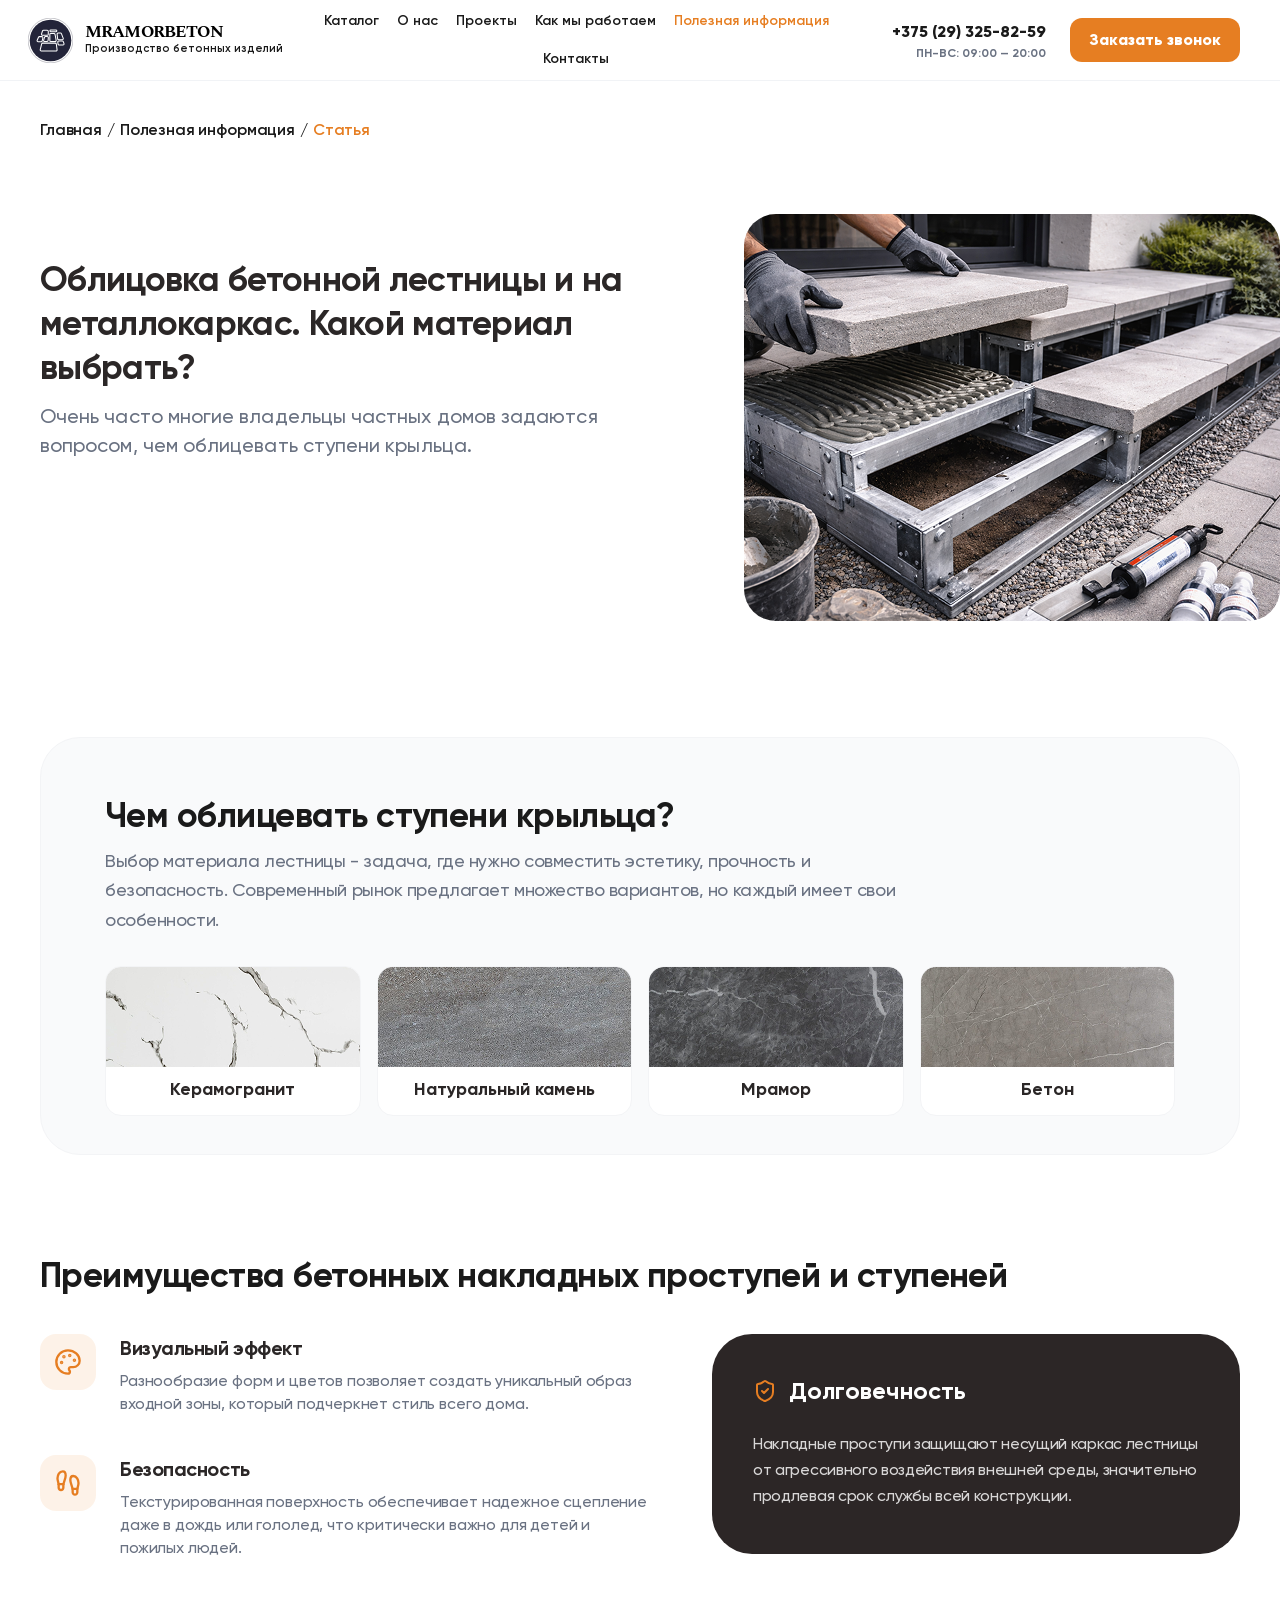
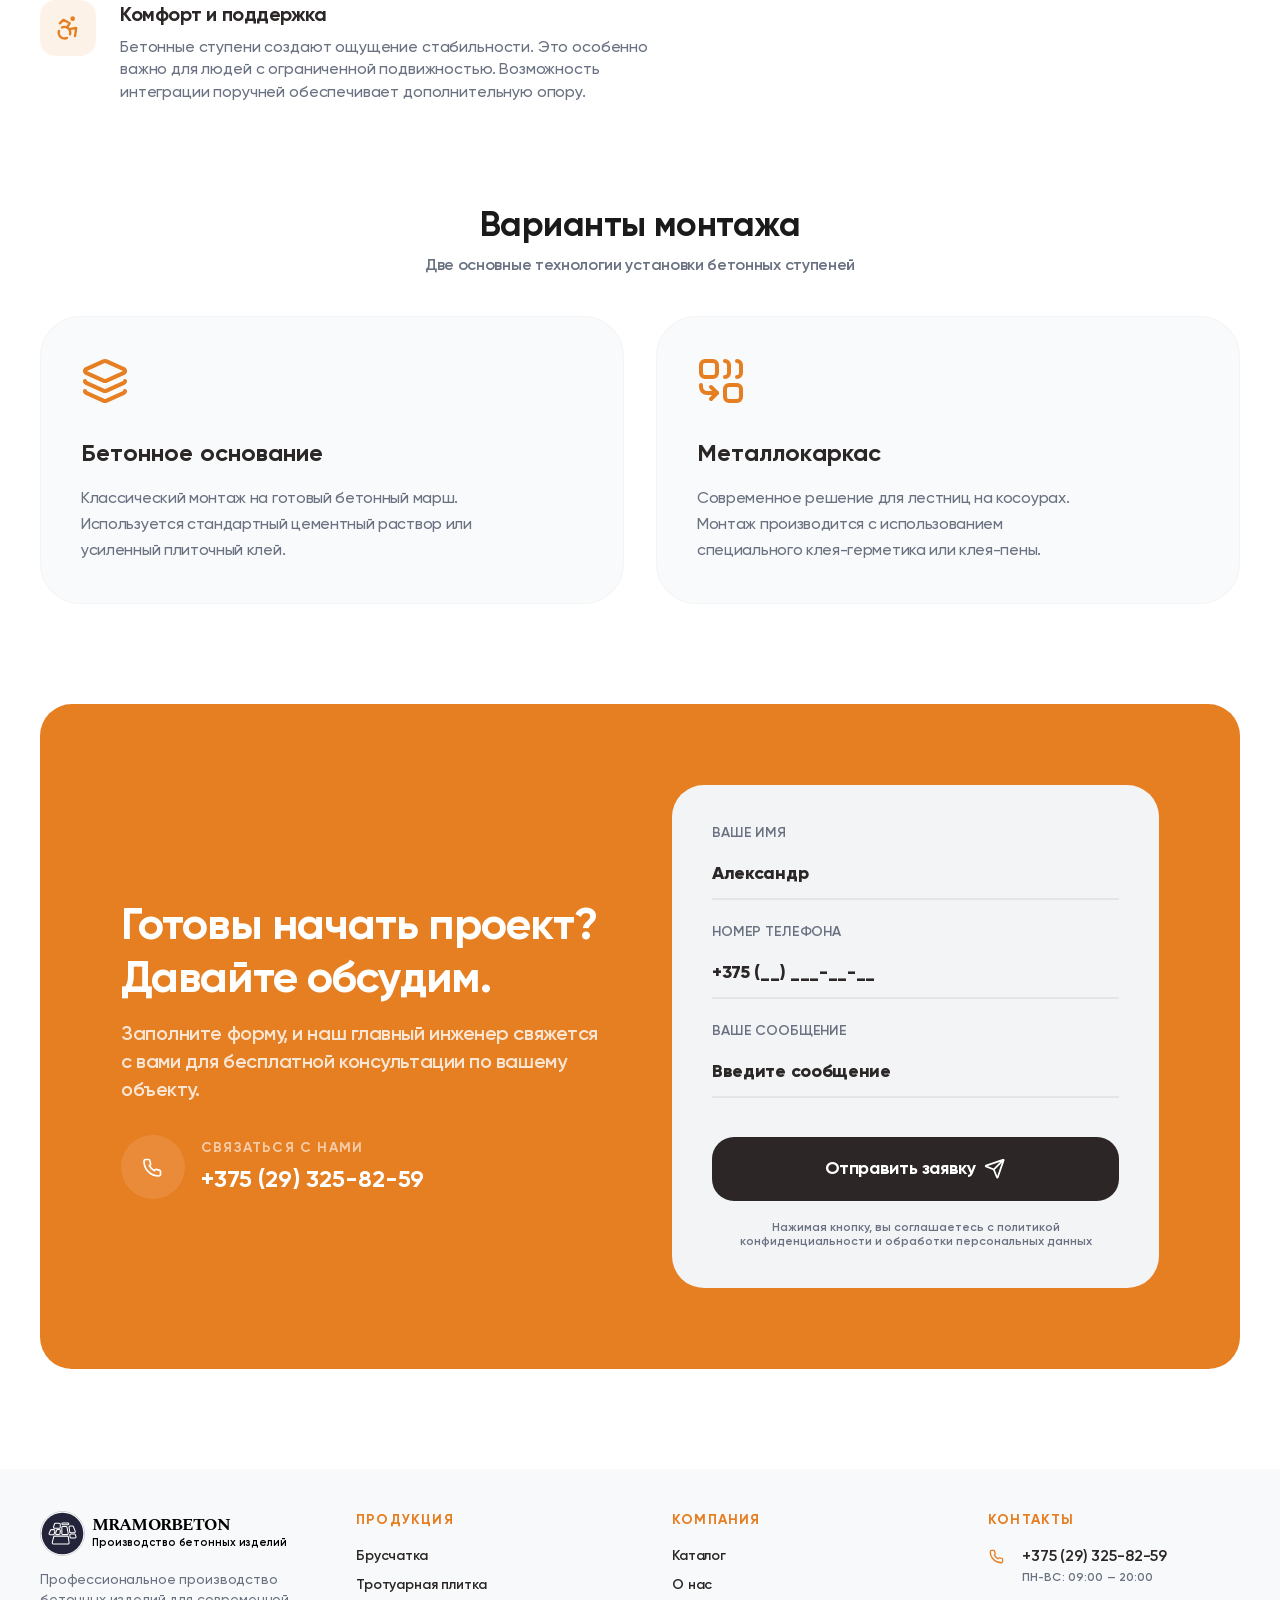
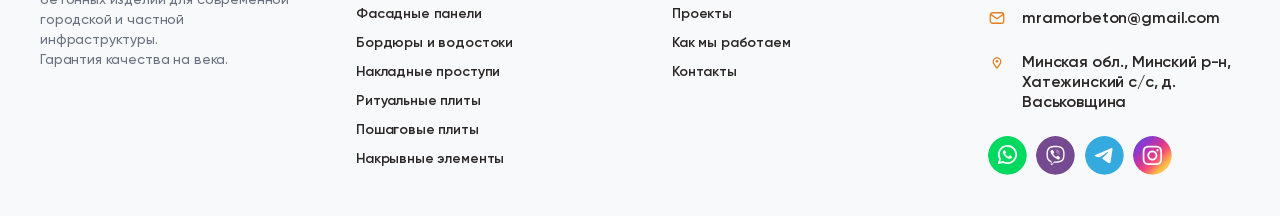
==== commit db53bc7d: "fixes" ====
--- a/article-cladding.html
+++ b/article-cladding.html
@@ -44,8 +44,8 @@
 
       <div class="header-contacts">
         <div class="header-phone-wrap">
-          <a class="header-phone" href="tel:+375293258259">+375 29 325-82-59</a>
-          <span>9:00-20:00 Пн-Вс</span>
+          <a class="header-phone" href="tel:+375293258259">+375 (29) 325-82-59</a>
+          <span>Пн-Вс: 09:00 — 20:00</span>
         </div>
         <a class="button button-accent button-small" href="#contact-form">Заказать звонок</a>
       </div>
@@ -200,7 +200,7 @@
               </span>
               <div class="contact-phone-card__text">
                 <small>Связаться с нами</small>
-                <a href="tel:+375293258259">+375 29 325-82-59</a>
+                <a href="tel:+375293258259">+375 (29) 325-82-59</a>
               </div>
             </div>
           </div>
@@ -289,12 +289,12 @@
               </svg>
             </span>
             <span class="footer-contact-body">
-              <span class="footer-contact-primary">+375 29 325-82-59</span>
-              <span class="footer-contact-meta">Пн-Пт: 9:00 — 20:00</span>
+              <span class="footer-contact-primary">+375 (29) 325-82-59</span>
+              <span class="footer-contact-meta">Пн-Вс: 09:00 — 20:00</span>
             </span>
           </a>
 
-          <a class="footer-contact" href="mailto:Mramorbeton.by@gmail.com">
+          <a class="footer-contact" href="mailto:mramorbeton@gmail.com">
             <span class="footer-contact-icon" aria-hidden="true">
               <svg viewBox="0 0 24 24" fill="none">
                 <path d="M4 7.5 12 13l8-5.5" stroke="currentColor" stroke-width="1.7" stroke-linecap="round" stroke-linejoin="round"/>
@@ -302,7 +302,7 @@
               </svg>
             </span>
             <span class="footer-contact-body">
-              <span class="footer-contact-primary">Mramorbeton.by@gmail.com</span>
+              <span class="footer-contact-primary">mramorbeton@gmail.com</span>
             </span>
           </a>
 
@@ -314,7 +314,7 @@
               </svg>
             </span>
             <span class="footer-contact-body">
-              <span class="footer-contact-primary footer-contact-primary--wide">Минский р-н, Хатежинский c.c., д.Васьковщина</span>
+              <span class="footer-contact-primary footer-contact-primary--wide">Минская обл., Минский р-н, Хатежинский с/с, д. Васьковщина</span>
             </span>
           </div>
 
@@ -328,7 +328,7 @@
             <a class="social social--telegram" href="#" aria-label="Telegram">
               <img src="assets/images/footer-icon-3.svg" width="39" height="39" alt="" decoding="async">
             </a>
-            <a class="social social--photo" href="#" aria-label="Наш профиль">
+            <a class="social social--photo" href="https://www.instagram.com/mramorbetonminsk?igsh=MTBjd3dqODFic3J4Mw%3D%3D&amp;utm_source=qr" aria-label="Instagram" target="_blank" rel="noopener noreferrer">
               <img src="assets/images/footer-icon-4.svg" width="39" height="39" alt="" decoding="async">
             </a>
           </div>
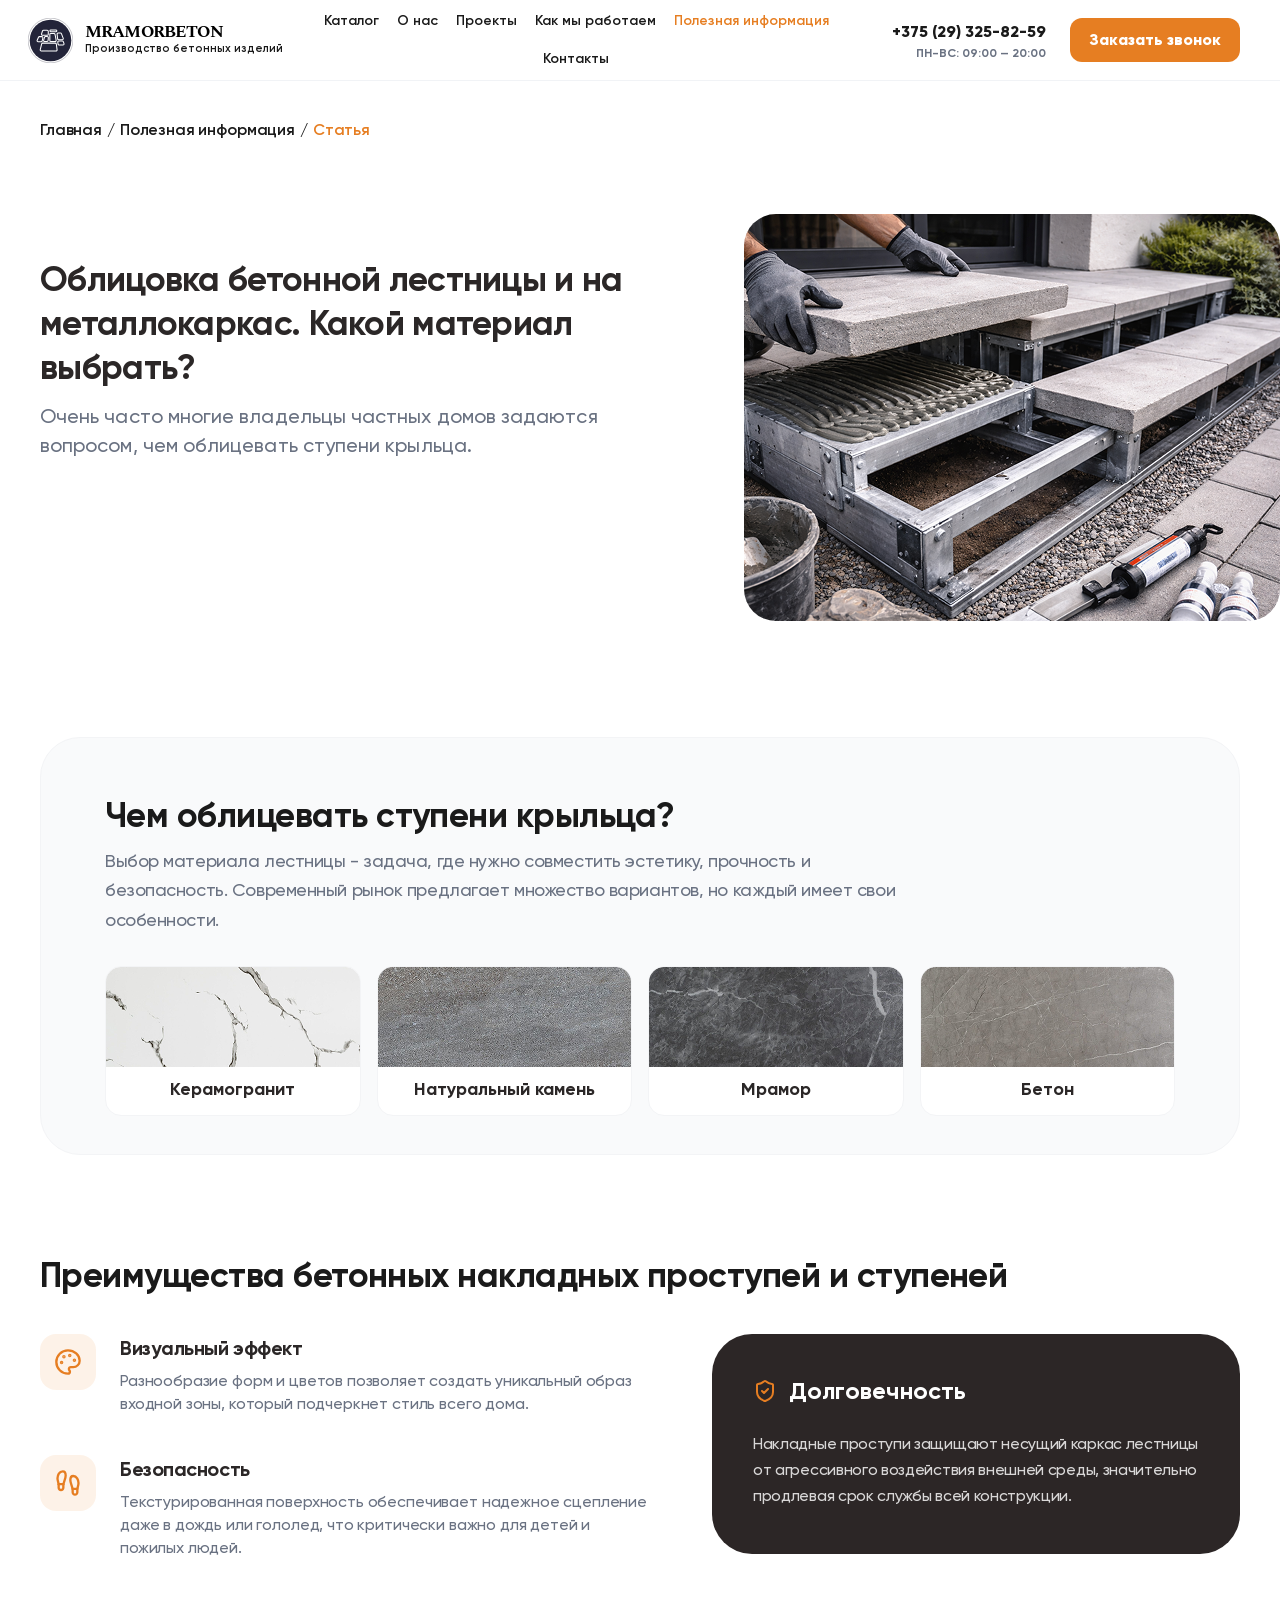
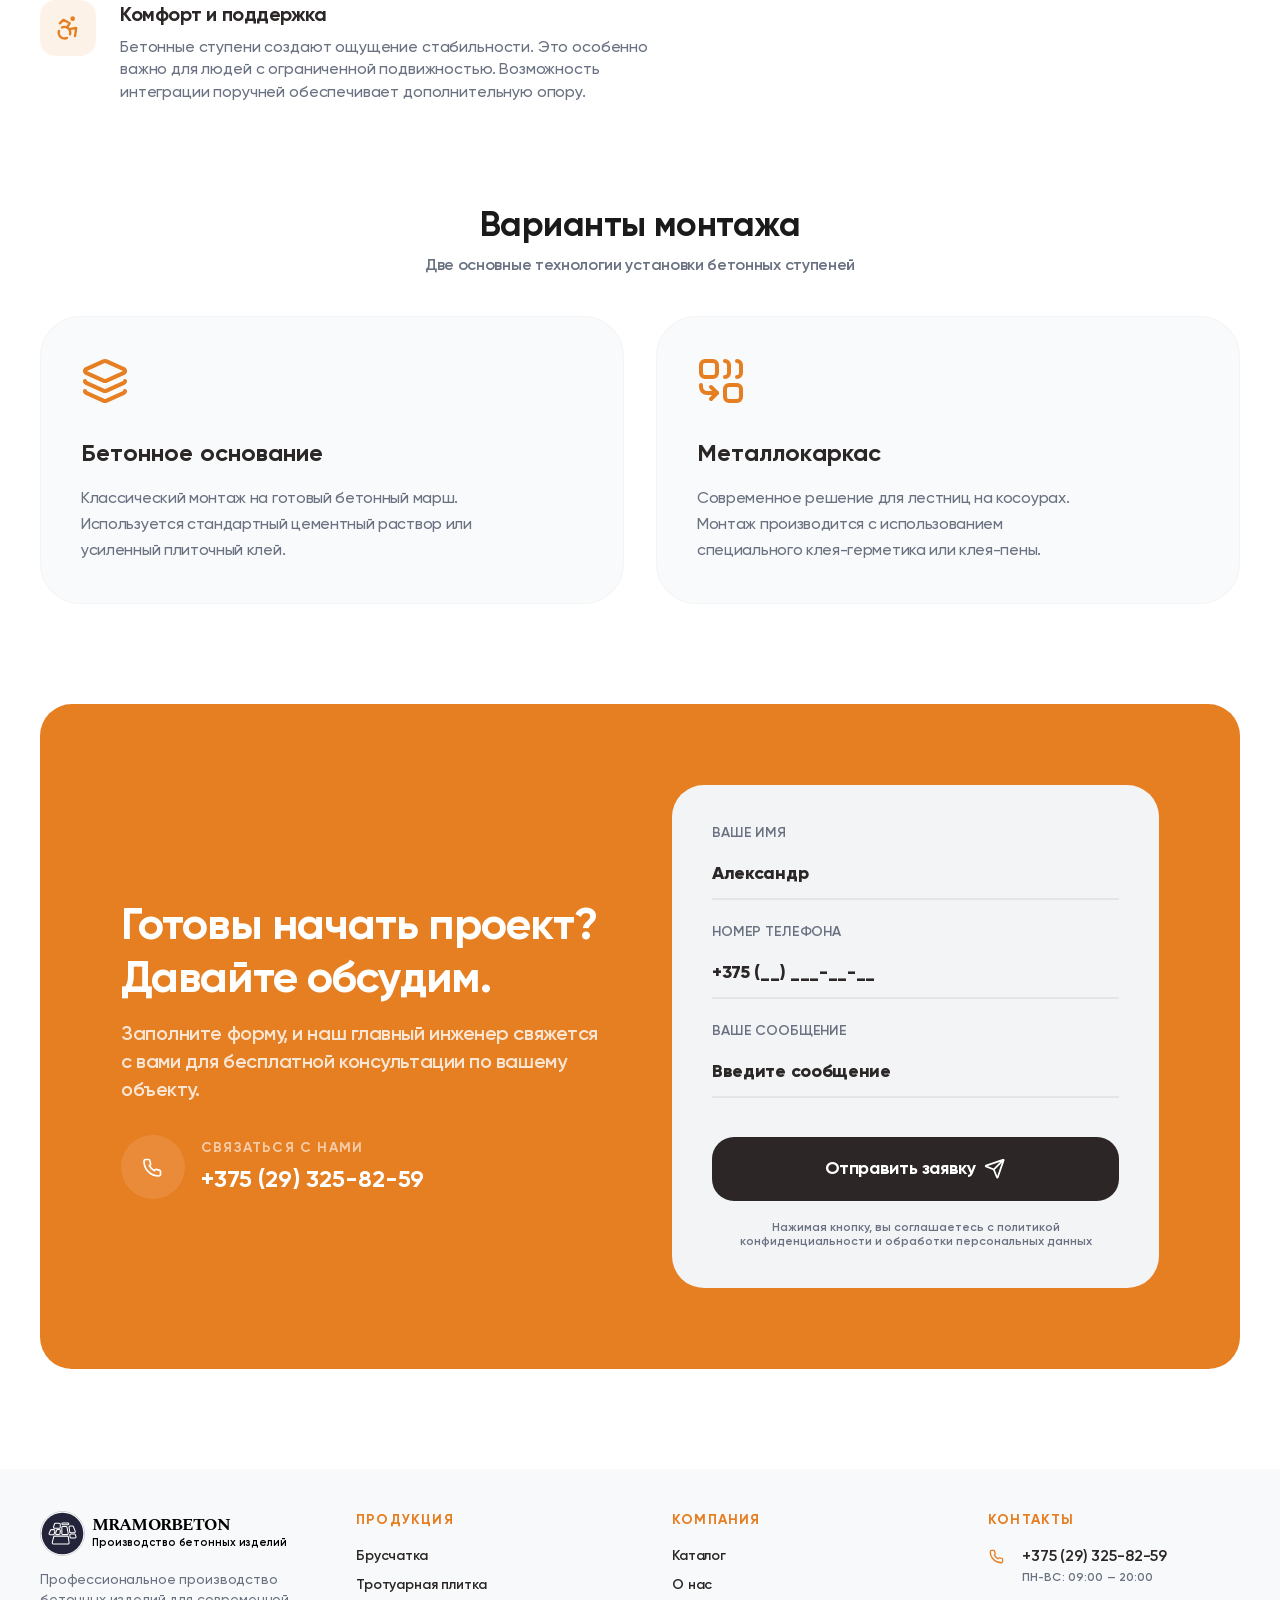
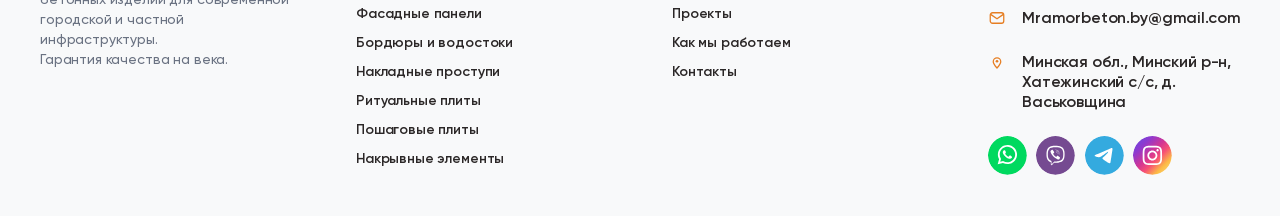
==== commit 122d7348: "fixes" ====
--- a/article-cladding.html
+++ b/article-cladding.html
@@ -17,6 +17,7 @@
   <link rel="stylesheet" href="styles.css">
   <link rel="stylesheet" href="lead-form.css">
   <link rel="stylesheet" href="article.css">
+  <link rel="shortcut icon" href="assets/images/logo.svg" type="image/x-icon">
 </head>
 <body class="page-article page-article-cladding">
   <header class="site-header">
@@ -294,7 +295,7 @@
             </span>
           </a>
 
-          <a class="footer-contact" href="mailto:mramorbeton@gmail.com">
+          <a class="footer-contact" href="mailto:Mramorbeton.by@gmail.com">
             <span class="footer-contact-icon" aria-hidden="true">
               <svg viewBox="0 0 24 24" fill="none">
                 <path d="M4 7.5 12 13l8-5.5" stroke="currentColor" stroke-width="1.7" stroke-linecap="round" stroke-linejoin="round"/>
@@ -302,7 +303,7 @@
               </svg>
             </span>
             <span class="footer-contact-body">
-              <span class="footer-contact-primary">mramorbeton@gmail.com</span>
+              <span class="footer-contact-primary">Mramorbeton.by@gmail.com</span>
             </span>
           </a>
 
@@ -319,13 +320,13 @@
           </div>
 
           <div class="socials socials-contacts" aria-label="Соцсети">
-            <a class="social social--whatsapp" href="#" aria-label="WhatsApp">
+            <a class="social social--whatsapp" href="https://wa.me/375293258259" aria-label="WhatsApp" target="_blank" rel="noopener noreferrer">
               <img src="assets/images/footer-icon-1.svg" width="39" height="39" alt="" decoding="async">
             </a>
-            <a class="social social--viber" href="#" aria-label="Viber">
+            <a class="social social--viber" href="viber://chat?number=%2B375293258259" aria-label="Viber">
               <img src="assets/images/footer-icon-2.svg" width="39" height="39" alt="" decoding="async">
             </a>
-            <a class="social social--telegram" href="#" aria-label="Telegram">
+            <a class="social social--telegram" href="https://t.me/+375293258259" aria-label="Telegram" target="_blank" rel="noopener noreferrer">
               <img src="assets/images/footer-icon-3.svg" width="39" height="39" alt="" decoding="async">
             </a>
             <a class="social social--photo" href="https://www.instagram.com/mramorbetonminsk?igsh=MTBjd3dqODFic3J4Mw%3D%3D&amp;utm_source=qr" aria-label="Instagram" target="_blank" rel="noopener noreferrer">
--- a/styles.css
+++ b/styles.css
@@ -61,6 +61,20 @@
 
 html {
   scroll-behavior: smooth;
+  /* Якоря (#about, #process, #contact-form): шапка + вырез/status bar в Safari */
+  scroll-padding-top: calc(96px + env(safe-area-inset-top, 0px));
+}
+
+@media (min-width: 768px) {
+  html {
+    scroll-padding-top: calc(100px + env(safe-area-inset-top, 0px));
+  }
+}
+
+@media (min-width: 1261px) {
+  html {
+    scroll-padding-top: calc(108px + env(safe-area-inset-top, 0px));
+  }
 }
 
 body {
@@ -70,6 +84,8 @@
   color: var(--text);
   font-family: var(--font-sans);
   font-weight: 500;
+  /* Контент не уезжает под home indicator и панель Safari */
+  padding-bottom: env(safe-area-inset-bottom, 0px);
 }
 
 h1,
@@ -665,6 +681,96 @@
   color: #6a7282;
 }
 
+@media (min-width: 768px) {
+  .site-popup.is-success .site-popup__dialog {
+    position: relative;
+    width: min(100%, 480px);
+    max-width: 480px;
+    padding: 48px 40px 40px;
+    overflow: hidden;
+    border: 1px solid rgba(230, 126, 34, 0.12);
+    box-shadow:
+      0 4px 0 0 var(--accent),
+      0 28px 56px -16px rgba(44, 38, 38, 0.18),
+      0 0 0 1px rgba(0, 0, 0, 0.03);
+  }
+
+  .site-popup.is-success .site-popup__close {
+    top: 22px;
+    right: 22px;
+    border-color: rgba(230, 126, 34, 0.2);
+  }
+
+  .site-popup.is-success .site-popup__close:hover,
+  .site-popup.is-success .site-popup__close:focus-visible {
+    border-color: var(--accent);
+    background: rgba(230, 126, 34, 0.06);
+  }
+
+  .site-popup.is-success .site-popup__success {
+    min-height: 0;
+    padding: 12px 4px 0;
+    gap: 0;
+  }
+
+  .site-popup.is-success .site-popup__success::before {
+    content: "Заявка принята";
+    order: 2;
+    margin: 14px 0 6px;
+    font-size: 11px;
+    line-height: 1;
+    font-weight: 700;
+    letter-spacing: 0.16em;
+    text-transform: uppercase;
+    color: var(--accent);
+  }
+
+  .site-popup.is-success .site-popup__success-icon {
+    order: 1;
+    width: 108px;
+    height: 108px;
+    margin: 0;
+    background:
+      radial-gradient(circle at 35% 28%, rgba(255, 255, 255, 0.95) 0%, transparent 55%),
+      radial-gradient(circle at 50% 100%, rgba(230, 126, 34, 0.14) 0%, transparent 45%),
+      linear-gradient(145deg, rgba(230, 126, 34, 0.11) 0%, rgba(0, 239, 52, 0.09) 100%);
+    box-shadow:
+      0 12px 40px rgba(230, 126, 34, 0.15),
+      inset 0 1px 0 rgba(255, 255, 255, 0.6);
+  }
+
+  .site-popup.is-success .site-popup__success-icon::before {
+    inset: 22px;
+  }
+
+  .site-popup.is-success .site-popup__success-title {
+    order: 3;
+    max-width: 100%;
+    margin: 10px 0 0;
+    font-size: 26px;
+    line-height: 1.28;
+    font-weight: 800;
+    letter-spacing: -0.48px;
+    color: var(--text);
+  }
+
+  .site-popup.is-success .site-popup__success-text {
+    order: 4;
+    max-width: 100%;
+    margin-top: 16px;
+    padding: 18px 20px;
+    font-size: 15px;
+    line-height: 1.55;
+    font-weight: 500;
+    color: var(--text-soft);
+    text-align: center;
+    border-radius: var(--radius-md);
+    background: linear-gradient(180deg, #fafafa 0%, var(--bg-soft) 100%);
+    border: 1px solid var(--border);
+    box-shadow: inset 0 1px 0 rgba(255, 255, 255, 0.8);
+  }
+}
+
 @media (max-width: 767px) {
   .site-popup {
     padding: 18px 12px;
@@ -877,6 +983,33 @@
 #instagram .section-note strong {
   color: #2b2727;
   font-weight: 700;
+}
+
+#instagram .instagram-handle-link {
+  color: inherit;
+  text-decoration: none;
+  border-bottom: 1px solid rgba(230, 126, 34, 0.45);
+  transition:
+    color 0.2s ease,
+    border-color 0.2s ease;
+}
+
+#instagram .instagram-handle-link:hover,
+#instagram .instagram-handle-link:focus-visible {
+  color: var(--accent);
+  border-bottom-color: var(--accent);
+  outline: none;
+}
+
+#instagram .section-heading-inline {
+  position: relative;
+  z-index: 2;
+}
+
+#instagram .section-heading-inline .button-outline,
+#instagram .mobile-section-button {
+  position: relative;
+  z-index: 2;
 }
 
 #instagram {
@@ -1882,6 +2015,40 @@
   color: var(--text-soft);
 }
 
+/* Несколько габаритов через запятую: на широком экране в одну строку, на мобилке — столбик */
+.product-dimension-stack {
+  display: inline;
+}
+
+.product-dimension-part {
+  display: inline;
+}
+
+.product-dimension-sep {
+  display: inline;
+}
+
+@media (max-width: 767px) {
+  .product-dimension-stack {
+    display: flex;
+    flex-direction: column;
+    align-items: flex-start;
+    gap: 4px;
+    width: 100%;
+    max-width: 100%;
+  }
+
+  .product-dimension-part {
+    display: block;
+    width: 100%;
+    max-width: 100%;
+  }
+
+  .product-dimension-sep {
+    display: none;
+  }
+}
+
 .product-bottom {
   display: flex;
   justify-content: space-between;
@@ -3205,7 +3372,7 @@
   }
 
   .page-home .section-tech {
-    padding: 30px 0;
+    padding: 30px 0 calc(30px + max(12px, env(safe-area-inset-bottom, 0px)));
   }
 
   .page-home .section-tech .features-grid {
@@ -3289,8 +3456,7 @@
     display: block;
   }
 
-  .page-home .section-projects .section-heading-inline .button-outline,
-  .page-home #instagram .section-heading-inline .button-outline {
+  .page-home .section-projects .section-heading-inline .button-outline {
     display: none;
   }
 
@@ -3365,6 +3531,11 @@
     padding-bottom: 50px;
   }
 
+  .page-home #instagram .instagram-grid {
+    position: relative;
+    z-index: 0;
+  }
+
   .page-home #instagram .section-heading-inline {
     display: block;
   }
@@ -3637,3 +3808,134 @@
     margin-top: 19px;
   }
 }
+
+/* Страница благодарности после заявки */
+.page-thanks {
+  background: var(--bg-soft);
+}
+
+.page-thanks .site-footer {
+  background: var(--bg-soft);
+}
+
+.thanks-main {
+  padding: 39px 0 80px;
+}
+
+.thanks-breadcrumbs {
+  display: flex;
+  flex-wrap: wrap;
+  align-items: center;
+  gap: 5px;
+  margin: 0 0 32px;
+  font-size: 16px;
+  line-height: 20px;
+  font-weight: 600;
+  letter-spacing: -0.15px;
+  color: #1a1a1a;
+}
+
+.thanks-breadcrumbs a {
+  color: inherit;
+  text-decoration: none;
+}
+
+.thanks-breadcrumbs a:hover,
+.thanks-breadcrumbs a:focus-visible {
+  color: var(--accent);
+}
+
+.thanks-breadcrumbs-current {
+  color: var(--accent);
+}
+
+.thanks-panel {
+  box-sizing: border-box;
+  max-width: 640px;
+  margin: 0 auto;
+  padding: 48px 32px 52px;
+  background: var(--white);
+  border-radius: var(--radius-xl);
+  border: 1px solid var(--border);
+  display: flex;
+  flex-direction: column;
+  align-items: center;
+  text-align: center;
+  gap: 16px;
+}
+
+.thanks-panel .section-tag {
+  margin: 0;
+}
+
+.thanks-panel .site-popup__success-icon {
+  flex-shrink: 0;
+  margin-bottom: 4px;
+}
+
+.thanks-title {
+  margin: 0;
+  max-width: 520px;
+  font-size: clamp(28px, 5vw, 38px);
+  line-height: 1.15;
+  font-weight: 700;
+  letter-spacing: -0.6px;
+  color: var(--text);
+}
+
+.thanks-text {
+  margin: 0;
+  max-width: 440px;
+  font-size: 17px;
+  line-height: 1.55;
+  font-weight: 500;
+  color: var(--text-soft);
+}
+
+.thanks-text--muted {
+  font-size: 16px;
+}
+
+.thanks-phone {
+  color: var(--accent);
+  font-weight: 700;
+  text-decoration: none;
+  white-space: nowrap;
+}
+
+.thanks-phone:hover,
+.thanks-phone:focus-visible {
+  text-decoration: underline;
+}
+
+.thanks-actions {
+  display: flex;
+  flex-wrap: wrap;
+  gap: 14px;
+  justify-content: center;
+  margin-top: 12px;
+}
+
+.thanks-actions .button {
+  min-width: 160px;
+}
+
+@media (max-width: 767px) {
+  .thanks-main {
+    padding: 28px 0 56px;
+  }
+
+  .thanks-panel {
+    padding: 36px 22px 40px;
+  }
+
+  .thanks-actions {
+    width: 100%;
+    flex-direction: column;
+  }
+
+  .thanks-actions .button {
+    width: 100%;
+    min-width: 0;
+  }
+}
